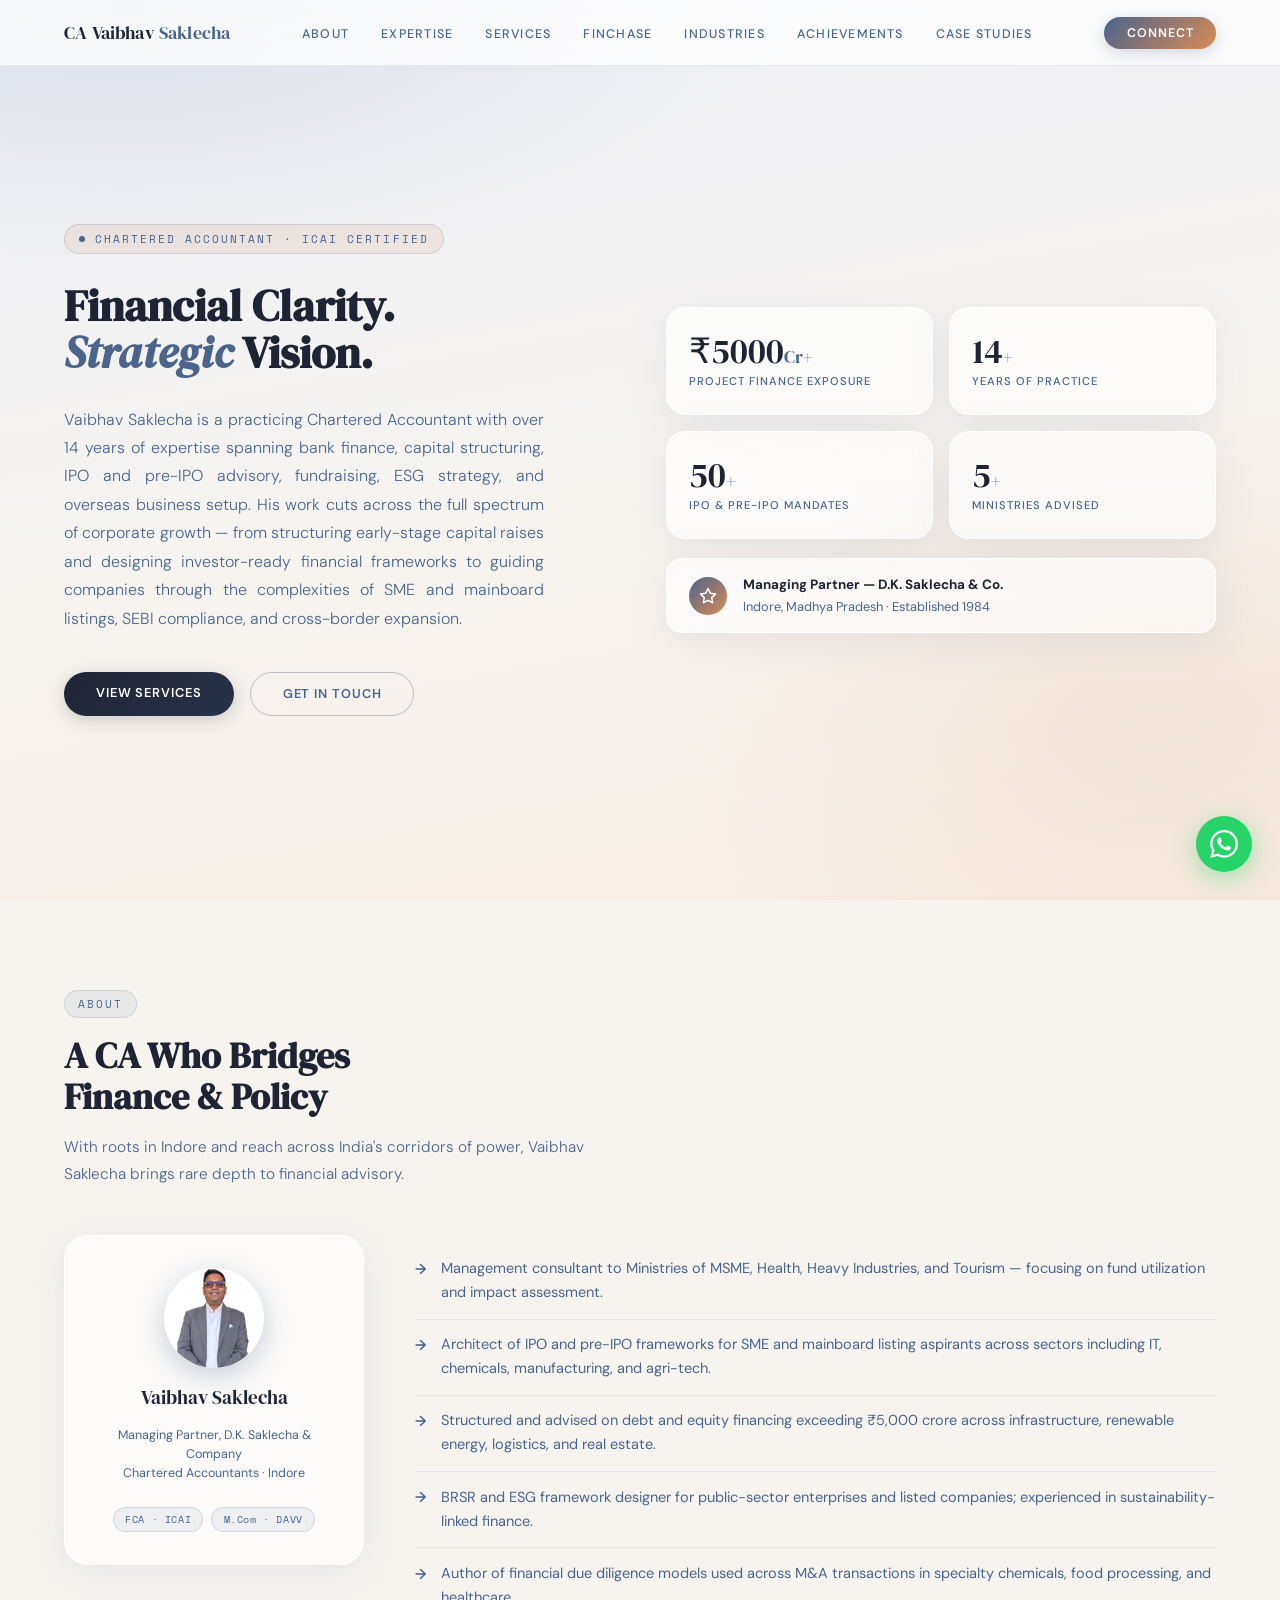
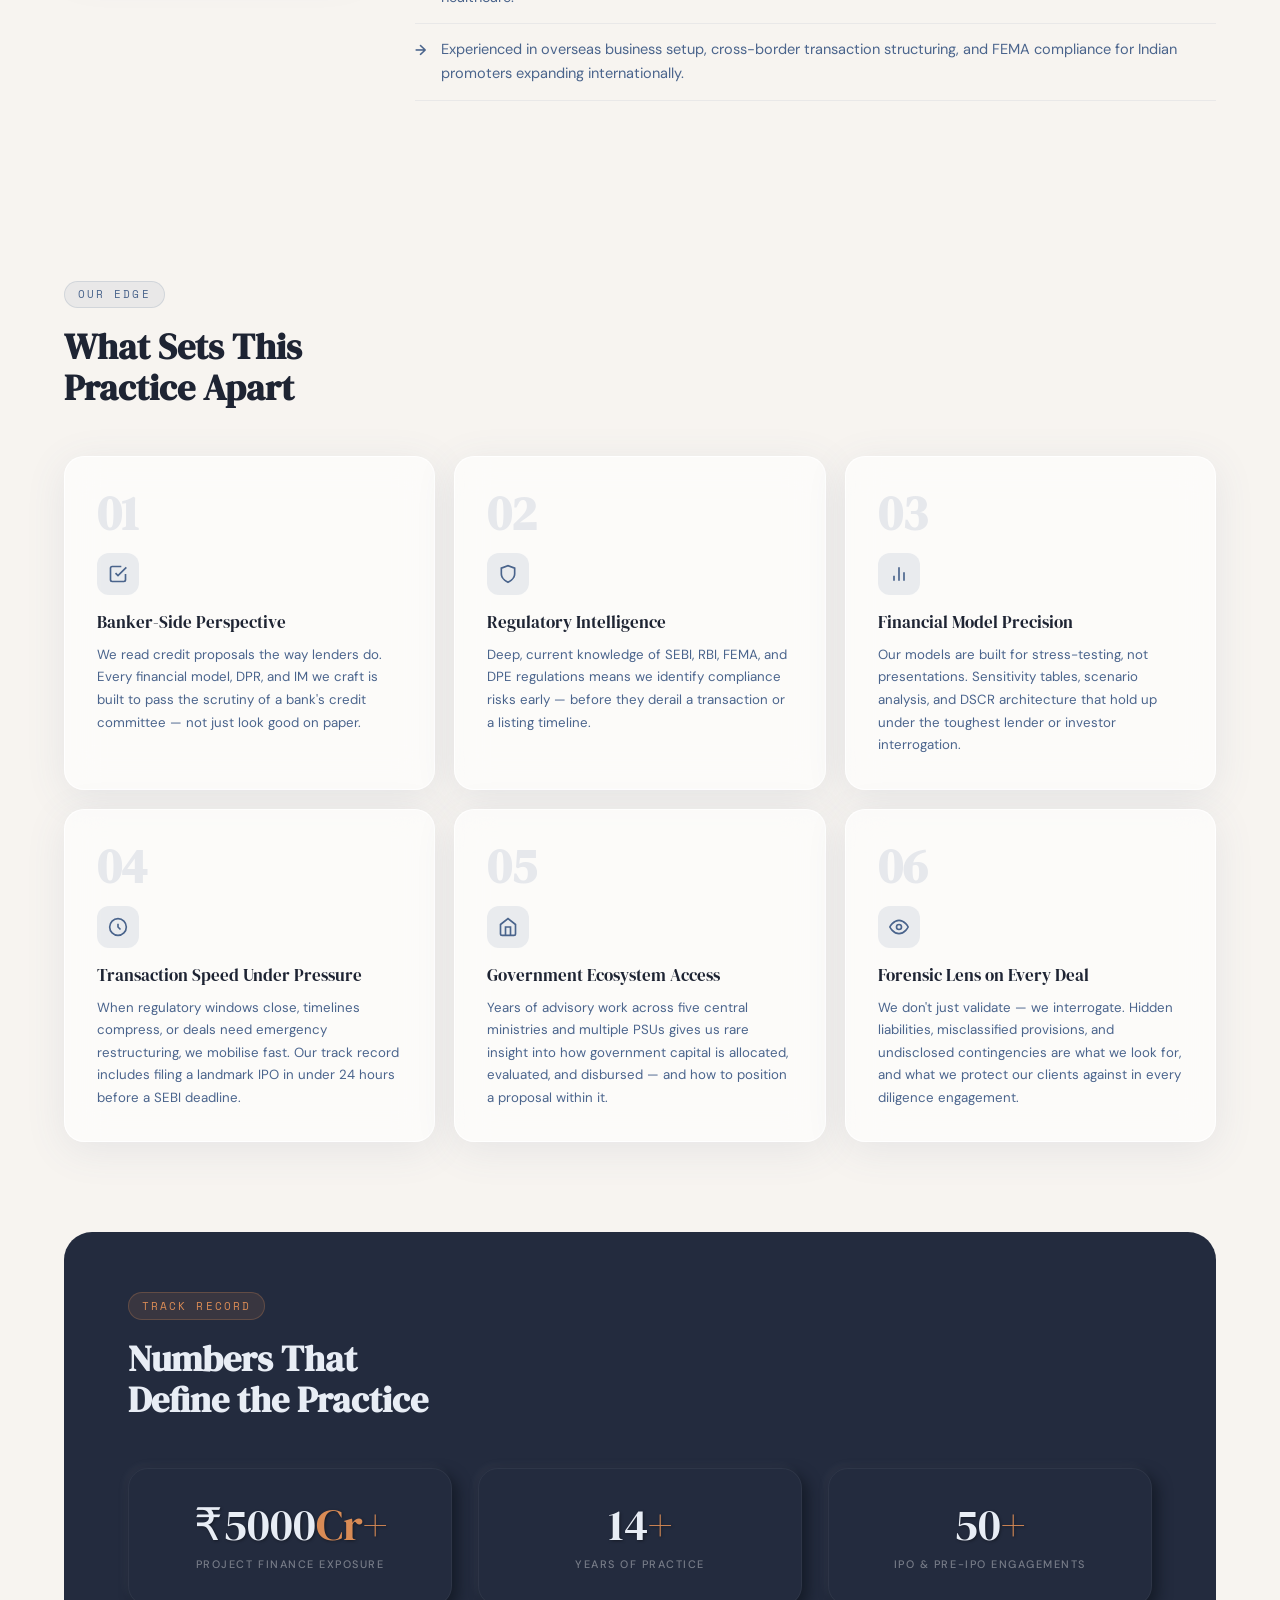
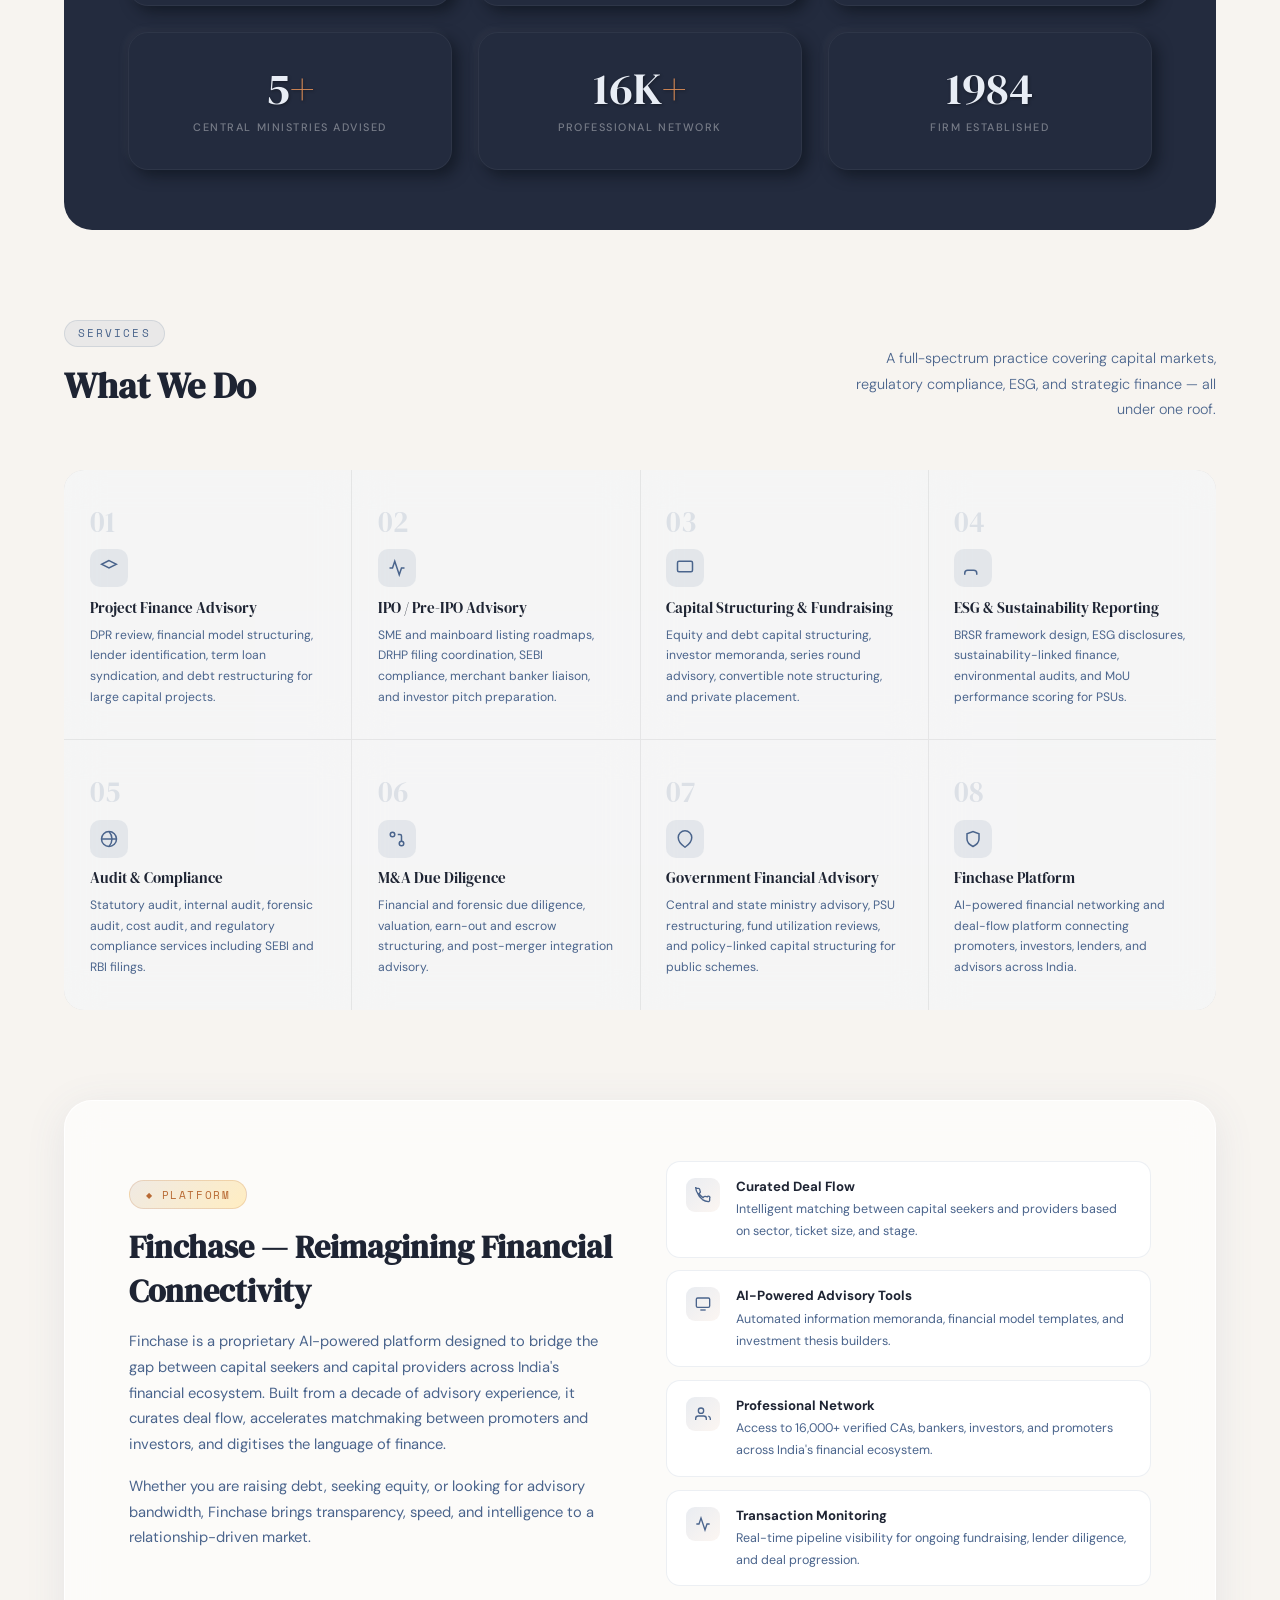
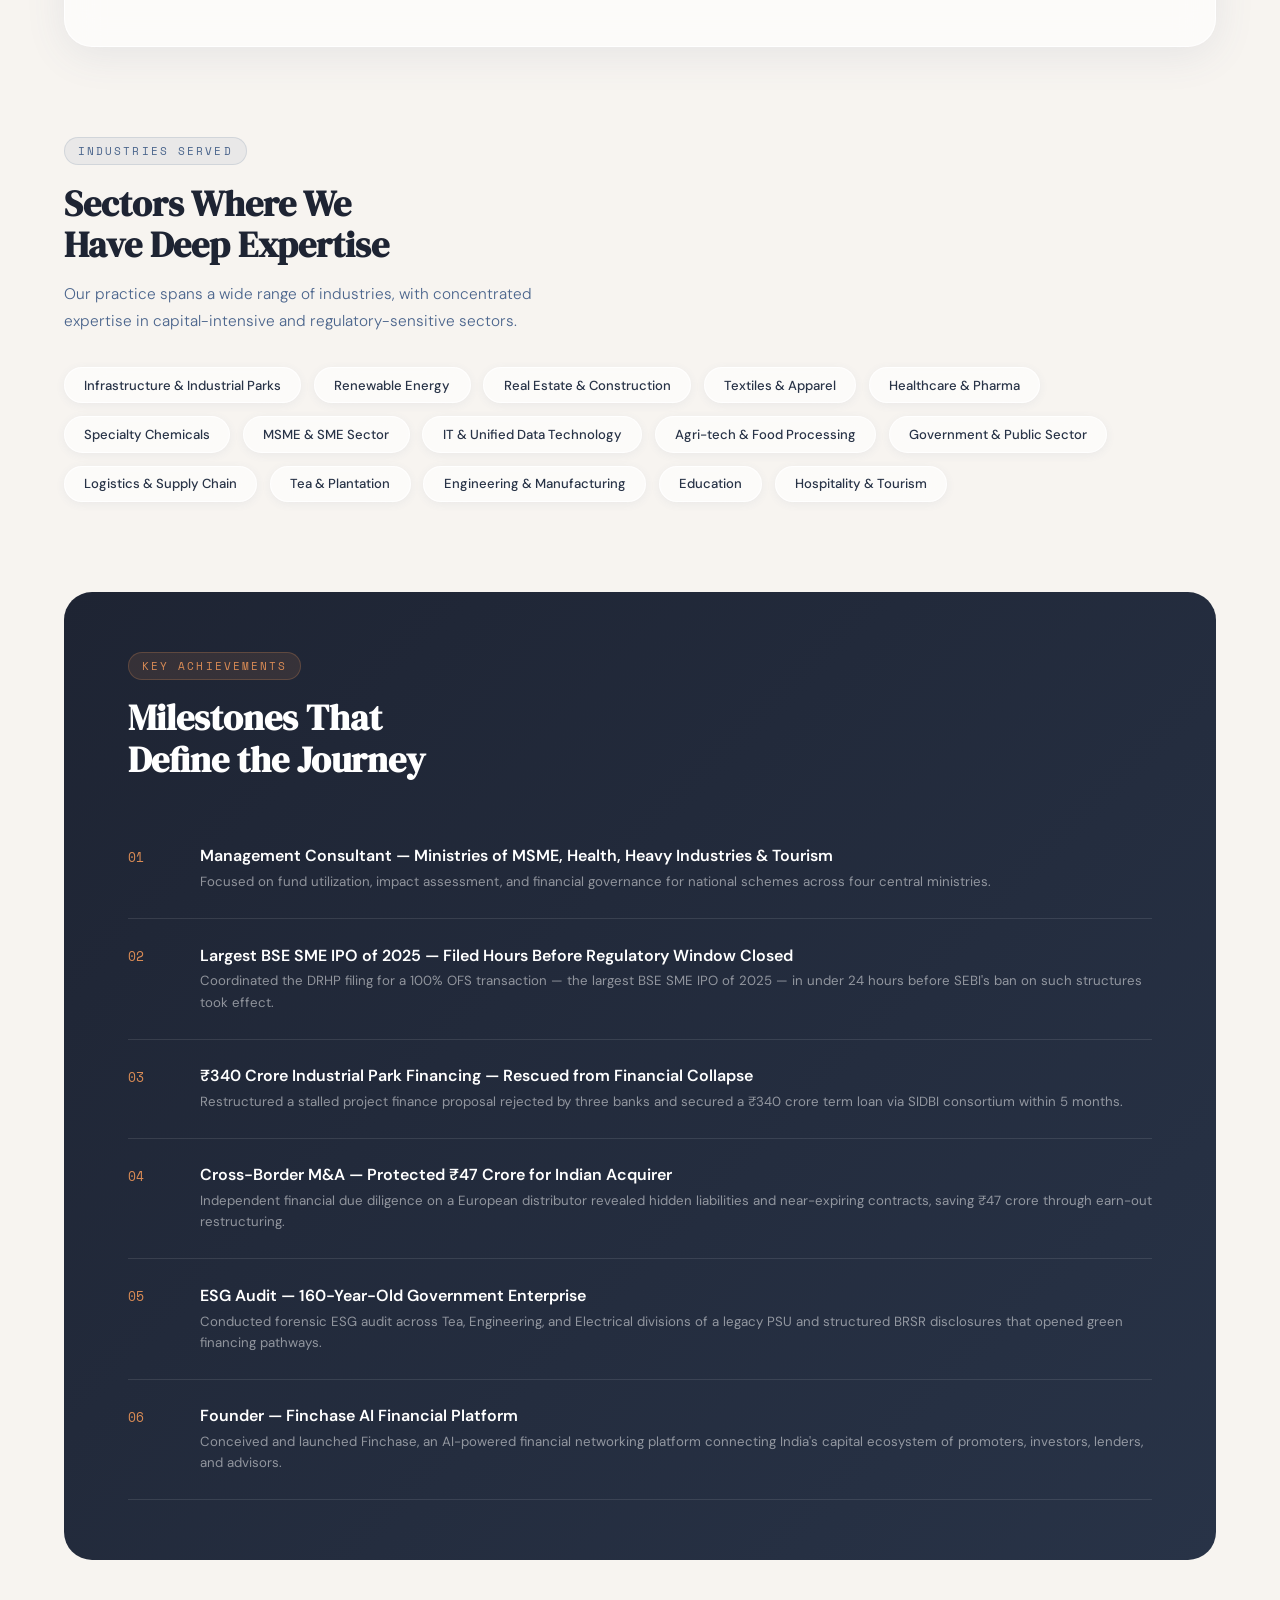
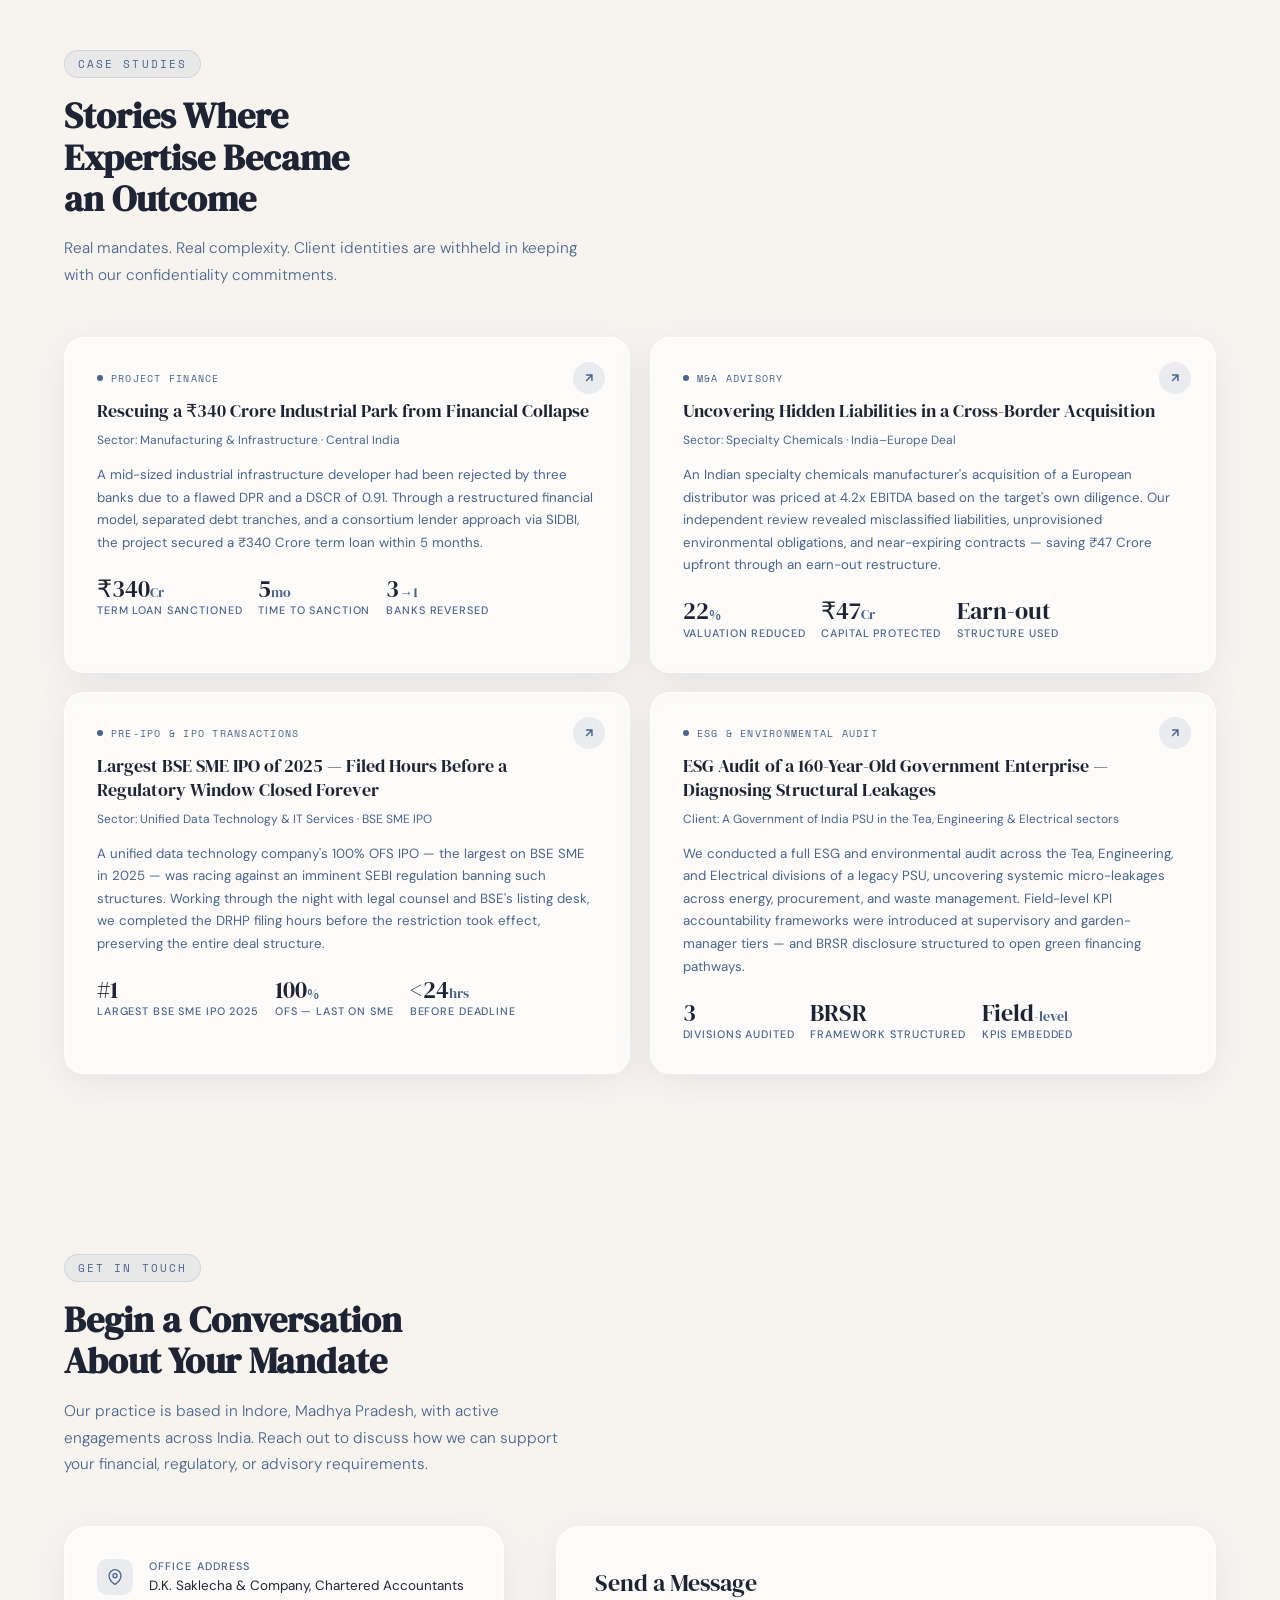
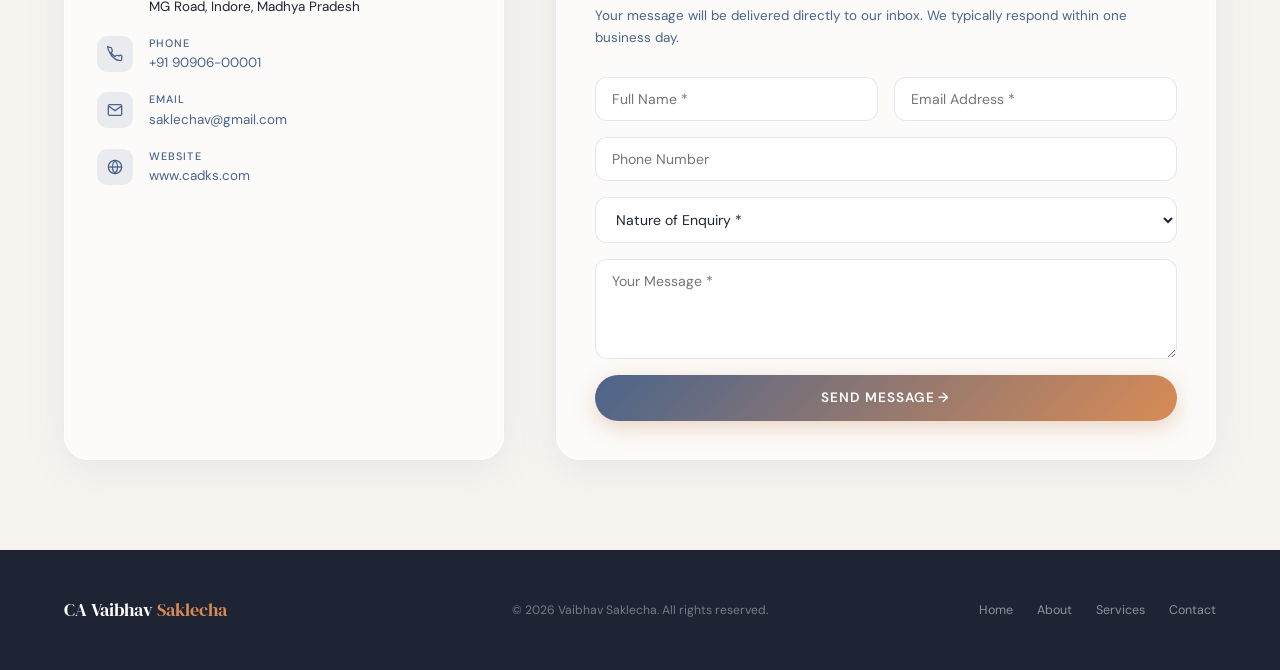
==== index.html @ 619c9696 "Add files via upload" ====
<!DOCTYPE html>
<html lang="en">
<head>
<meta charset="UTF-8">
<meta name="viewport" content="width=device-width, initial-scale=1.0">
<title>CA Vaibhav Saklecha | Project Finance, IPO Advisory & ESG Practice — Indore</title>
<meta name="description" content="Vaibhav Saklecha is a Chartered Accountant based in Indore, Madhya Pradesh, practising in Project Finance, Pre-IPO & SME IPO Advisory, SEBI Compliance, Capital Structuring, ESG Strategy, and Government Financial Advisory across India.">
<link rel="preconnect" href="https://fonts.googleapis.com">
<link href="https://fonts.googleapis.com/css2?family=DM+Serif+Display:ital@0;1&family=DM+Sans:wght@300;400;500;600&family=Space+Mono&display=swap" rel="stylesheet">
<style>
  *, *::before, *::after { margin: 0; padding: 0; box-sizing: border-box; }

  :root {
    --teal:       #4A648C;
    --teal-light: #D98B55;
    --teal-pale:  #EBF0F7;
    --amber:      #B86A34;
    --amber-soft: #F0EAE3;
    --slate:      #1E2433;
    --slate-mid:  #283347;
    --slate-muted:#4A648C;
    --offwhite:   #F7F4F0;
    --white:      #FFFFFF;
    --glass-bg:   rgba(255,255,255,0.62);
    --glass-border: rgba(255,255,255,0.85);
    --glass-shadow: 0 8px 40px rgba(74,100,140,0.10);
    --glass-blur: blur(18px);
  }

  html { scroll-behavior: smooth; }

  body {
    font-family: 'DM Sans', sans-serif;
    background: var(--offwhite);
    color: var(--slate);
    overflow-x: hidden;
  }

  /* ── BG CANVAS ── */
  body::before {
    content: '';
    position: fixed;
    inset: 0;
    z-index: -2;
    background:
      radial-gradient(ellipse 80% 50% at 10% 0%, rgba(74,100,140,0.12) 0%, transparent 65%),
      radial-gradient(ellipse 60% 60% at 90% 80%, rgba(184,106,52,0.09) 0%, transparent 65%),
      linear-gradient(170deg, #EEF0F7 0%, #F7F4F0 55%, #F7EDE4 100%);
  }

  /* ── NAV ── */
  nav {
    position: fixed; top: 0; left: 0; right: 0;
    z-index: 100;
    display: flex; align-items: center; justify-content: space-between;
    padding: 0 5vw;
    height: 66px;
    background: rgba(255,255,255,0.75);
    backdrop-filter: var(--glass-blur);
    -webkit-backdrop-filter: var(--glass-blur);
    border-bottom: 1px solid rgba(74,100,140,0.12);
    transition: box-shadow 0.3s;
  }
  nav.scrolled { box-shadow: 0 2px 28px rgba(74,100,140,0.12); }

  .nav-logo {
    font-family: 'DM Serif Display', serif;
    font-size: 1.1rem;
    color: var(--slate);
    letter-spacing: 0.01em;
    text-decoration: none;
  }
  .nav-logo span { color: var(--teal); }

  .nav-links { display: flex; gap: 2rem; list-style: none; }
  .nav-links a {
    font-size: 0.78rem; font-weight: 500;
    letter-spacing: 0.1em; text-transform: uppercase;
    color: var(--slate-muted); text-decoration: none;
    transition: color 0.2s;
  }
  .nav-links a:hover { color: var(--teal); }

  .nav-cta {
    font-size: 0.78rem; font-weight: 600;
    letter-spacing: 0.08em; text-transform: uppercase;
    color: var(--white);
    background: linear-gradient(135deg, var(--teal), var(--teal-light));
    padding: 0.5rem 1.4rem;
    border-radius: 50px;
    text-decoration: none;
    box-shadow: 0 4px 16px rgba(74,100,140,0.25);
    transition: transform 0.2s, box-shadow 0.2s;
  }
  .nav-cta:hover { transform: translateY(-2px); box-shadow: 0 6px 24px rgba(74,100,140,0.35); }

  /* hamburger */
  .nav-burger { display: none; flex-direction: column; gap: 5px; cursor: pointer; background: none; border: none; padding: 4px; }
  .nav-burger span { display: block; width: 22px; height: 2px; background: var(--slate); border-radius: 2px; transition: all 0.25s; }
  .nav-burger.open span:nth-child(1) { transform: translateY(7px) rotate(45deg); }
  .nav-burger.open span:nth-child(2) { opacity: 0; }
  .nav-burger.open span:nth-child(3) { transform: translateY(-7px) rotate(-45deg); }

  .nav-drawer {
    display: none; position: fixed; top: 66px; left: 0; right: 0;
    background: rgba(255,255,255,0.96);
    backdrop-filter: var(--glass-blur); -webkit-backdrop-filter: var(--glass-blur);
    border-bottom: 1px solid rgba(74,100,140,0.10);
    padding: 1rem 5vw 1.5rem;
    flex-direction: column; gap: 0.2rem;
    z-index: 99; box-shadow: 0 8px 24px rgba(74,100,140,0.10);
  }
  .nav-drawer.open { display: flex; }
  .nav-drawer a { padding: 0.7rem 0; font-size: 0.9rem; font-weight: 500; color: var(--slate); text-decoration: none; border-bottom: 1px solid rgba(74,100,140,0.08); }
  .nav-drawer a:last-child { border-bottom: none; }
  .nav-drawer a:hover { color: var(--teal); }

  /* ── HERO ── */
  .hero {
    min-height: 100vh;
    display: grid; grid-template-columns: 1fr 1fr;
    align-items: center;
    padding: 100px 5vw 60px;
    gap: 4vw;
  }

  .hero-eyebrow {
    display: inline-flex; align-items: center; gap: 0.6rem;
    font-family: 'Space Mono', monospace;
    font-size: 0.7rem; letter-spacing: 0.18em; text-transform: uppercase;
    color: var(--teal);
    background: rgba(184,106,52,0.09);
    border: 1px solid rgba(74,100,140,0.18);
    padding: 0.35rem 0.9rem;
    border-radius: 50px;
    margin-bottom: 1.8rem;
  }
  .hero-eyebrow::before { content: ''; display: inline-block; width: 6px; height: 6px; border-radius: 50%; background: var(--teal); }

  .hero h1 {
    font-family: 'DM Serif Display', serif;
    font-size: clamp(2rem, 3.4vw, 3.4rem);
    line-height: 1.08;
    color: var(--slate);
    margin-bottom: 1.8rem;
  }
  .hero h1 .accent { color: var(--teal); font-style: italic; }

  .hero-desc {
    font-size: 1rem; font-weight: 300; line-height: 1.78;
    color: var(--slate-muted);
    max-width: 480px;
    margin-bottom: 2.4rem;
    text-align: justify;
  }

  .hero-actions { display: flex; gap: 1rem; flex-wrap: wrap; }

  .btn-primary {
    background: linear-gradient(135deg, var(--slate), var(--slate-mid));
    color: var(--white); padding: 0.8rem 2rem;
    font-size: 0.8rem; font-weight: 600; letter-spacing: 0.07em;
    text-transform: uppercase; text-decoration: none;
    border-radius: 50px;
    box-shadow: 0 4px 18px rgba(30,36,51,0.20);
    transition: transform 0.2s, box-shadow 0.2s;
  }
  .btn-primary:hover { transform: translateY(-2px); box-shadow: 0 6px 24px rgba(30,36,51,0.28); }

  .btn-outline {
    border: 1.5px solid rgba(74,100,140,0.35);
    color: var(--teal); padding: 0.8rem 2rem;
    font-size: 0.8rem; font-weight: 600; letter-spacing: 0.07em;
    text-transform: uppercase; text-decoration: none;
    border-radius: 50px;
    transition: background 0.2s, border-color 0.2s;
  }
  .btn-outline:hover { background: rgba(74,100,140,0.06); border-color: var(--teal); }

  /* stat cards */
  .hero-right { display: flex; flex-direction: column; gap: 1.2rem; }

  .stat-grid { display: grid; grid-template-columns: 1fr 1fr; gap: 1rem; }

  .stat-card {
    background: var(--glass-bg);
    backdrop-filter: var(--glass-blur); -webkit-backdrop-filter: var(--glass-blur);
    border: 1px solid var(--glass-border);
    border-radius: 20px;
    padding: 1.6rem 1.4rem;
    box-shadow: var(--glass-shadow);
    transition: transform 0.2s, box-shadow 0.2s;
    position: relative; overflow: hidden;
  }
  .stat-card::after {
    content: '';
    position: absolute; top: 0; left: 0; right: 0; height: 3px;
    background: linear-gradient(90deg, var(--teal), var(--teal-light));
    opacity: 0; transition: opacity 0.2s;
  }
  .stat-card:hover { transform: translateY(-4px); box-shadow: 0 16px 48px rgba(74,100,140,0.15); }
  .stat-card:hover::after { opacity: 1; }

  .stat-num {
    font-family: 'DM Serif Display', serif;
    font-size: 2.2rem; line-height: 1; color: var(--slate);
    margin-bottom: 0.35rem;
  }
  .stat-num span { font-size: 1.1rem; color: var(--teal); }
  .stat-label { font-size: 0.7rem; font-weight: 500; letter-spacing: 0.09em; text-transform: uppercase; color: var(--slate-muted); }

  .hero-badge {
    background: var(--glass-bg);
    backdrop-filter: var(--glass-blur); -webkit-backdrop-filter: var(--glass-blur);
    border: 1px solid var(--glass-border);
    border-radius: 16px;
    padding: 1rem 1.4rem;
    display: flex; align-items: center; gap: 1rem;
    box-shadow: var(--glass-shadow);
  }
  .badge-dot {
    width: 38px; height: 38px; border-radius: 50%; flex-shrink: 0;
    background: linear-gradient(135deg, var(--teal), var(--teal-light));
    display: flex; align-items: center; justify-content: center;
  }
  .badge-dot svg { width: 18px; height: 18px; stroke: white; fill: none; stroke-width: 2; }
  .badge-text { font-size: 0.8rem; line-height: 1.5; color: var(--slate-muted); }
  .badge-text strong { display: block; color: var(--slate); font-size: 0.84rem; margin-bottom: 0.1rem; }

  /* ── SECTIONS ── */
  section { padding: 90px 5vw; }

  .section-tag {
    display: inline-block;
    font-family: 'Space Mono', monospace;
    font-size: 0.66rem; letter-spacing: 0.2em; text-transform: uppercase;
    color: var(--teal);
    background: rgba(74,100,140,0.08);
    border: 1px solid rgba(74,100,140,0.15);
    padding: 0.3rem 0.8rem; border-radius: 50px;
    margin-bottom: 1.1rem;
  }

  .section-h2 {
    font-family: 'DM Serif Display', serif;
    font-size: clamp(1.8rem, 2.8vw, 2.8rem);
    line-height: 1.15; color: var(--slate);
    margin-bottom: 1rem;
  }

  .section-sub {
    font-size: 0.96rem; font-weight: 300; line-height: 1.75;
    color: var(--slate-muted); max-width: 520px;
  }

  /* ── ABOUT ── */
  .about { background: transparent; }

  .about-grid {
    display: grid; grid-template-columns: 300px 1fr;
    gap: 4vw; align-items: flex-start;
    margin-top: 3rem;
  }

  .about-card {
    background: var(--glass-bg);
    backdrop-filter: var(--glass-blur); -webkit-backdrop-filter: var(--glass-blur);
    border: 1px solid var(--glass-border);
    border-radius: 24px;
    padding: 2rem;
    box-shadow: var(--glass-shadow);
    display: flex; flex-direction: column; gap: 1rem; align-items: center; text-align: center;
  }

  .about-avatar {
    width: 100px; height: 100px; border-radius: 50%;
    background: linear-gradient(135deg, var(--teal), var(--teal-light));
    display: flex; align-items: center; justify-content: center;
    font-family: 'DM Serif Display', serif;
    font-size: 2.4rem; color: white; font-weight: 700;
    box-shadow: 0 8px 28px rgba(74,100,140,0.30);
  }

  .about-name { font-family: 'DM Serif Display', serif; font-size: 1.2rem; color: var(--slate); }
  .about-role { font-size: 0.78rem; color: var(--slate-muted); line-height: 1.5; }

  .cert-tags { display: flex; gap: 0.5rem; flex-wrap: wrap; justify-content: center; margin-top: 0.5rem; }
  .cert-tag {
    font-family: 'Space Mono', monospace;
    font-size: 0.62rem; letter-spacing: 0.06em;
    color: var(--teal); background: rgba(74,100,140,0.08);
    border: 1px solid rgba(74,100,140,0.18); border-radius: 50px;
    padding: 0.25rem 0.7rem;
  }

  .about-points { list-style: none; margin-top: 0.5rem; }
  .about-points li {
    display: flex; gap: 0.9rem; align-items: flex-start;
    padding: 0.85rem 0; border-bottom: 1px solid rgba(74,100,140,0.08);
    font-size: 0.91rem; line-height: 1.65; color: var(--slate-muted);
  }
  .about-points li::before { content: '→'; color: var(--teal); font-weight: 600; flex-shrink: 0; margin-top: 0.05rem; }

  /* ── EXPERTISE ── */
  .expertise { background: transparent; }
  .expertise-grid { display: grid; grid-template-columns: repeat(3, 1fr); gap: 1.2rem; margin-top: 3rem; }

  .expertise-card {
    background: var(--glass-bg);
    backdrop-filter: var(--glass-blur); -webkit-backdrop-filter: var(--glass-blur);
    border: 1px solid var(--glass-border);
    border-radius: 20px; padding: 2rem;
    box-shadow: var(--glass-shadow);
    transition: all 0.25s; cursor: default;
    position: relative; overflow: hidden;
  }
  .expertise-card:hover {
    background: linear-gradient(135deg, var(--teal), var(--teal-light));
    border-color: var(--teal);
    transform: translateY(-5px);
    box-shadow: 0 20px 55px rgba(74,100,140,0.22);
  }
  .expertise-card:hover .ec-n, .expertise-card:hover .ec-title, .expertise-card:hover .ec-desc { color: white; }
  .expertise-card:hover .ec-n { color: rgba(255,255,255,0.2); }
  .expertise-card:hover .ec-icon { background: rgba(255,255,255,0.18); }
  .expertise-card:hover .ec-icon svg { stroke: white; }

  .ec-n {
    font-family: 'DM Serif Display', serif;
    font-size: 3rem; font-weight: 700;
    color: rgba(74,100,140,0.12);
    line-height: 1; margin-bottom: 1rem;
    transition: color 0.25s;
  }
  .ec-icon {
    width: 42px; height: 42px; border-radius: 12px;
    background: rgba(74,100,140,0.10);
    display: flex; align-items: center; justify-content: center;
    margin-bottom: 1rem; transition: background 0.25s;
  }
  .ec-icon svg { width: 20px; height: 20px; fill: none; stroke: var(--teal); stroke-width: 2; transition: stroke 0.25s; }
  .ec-title { font-family: 'DM Serif Display', serif; font-size: 1.05rem; color: var(--slate); margin-bottom: 0.6rem; transition: color 0.25s; }
  .ec-desc { font-size: 0.83rem; line-height: 1.7; color: var(--slate-muted); transition: color 0.25s; }

  /* ── IMPACT STRIP ── */
  .impact {
    background: #232B3E;
    border-radius: 28px; margin: 0 5vw;
    padding: 60px 5vw !important;
  }
  .impact .section-tag { color: var(--teal-light); background: rgba(217,139,85,0.12); border-color: rgba(217,139,85,0.25); }
  .impact .section-h2 { color: #E8EDF5; }
  .impact-grid {
    display: grid;
    grid-template-columns: repeat(3, 1fr);
    gap: 1.6rem;
    margin-top: 3rem;
  }
  .impact-item {
    background: #232B3E;
    border-radius: 20px;
    padding: 2.2rem 1.4rem;
    text-align: center;
    box-shadow: 6px 6px 14px rgba(10,14,22,0.55), -4px -4px 10px rgba(255,255,255,0.04);
    transition: box-shadow 0.25s, transform 0.25s;
    position: relative;
  }
  .impact-item::before {
    content: '';
    position: absolute;
    inset: 0;
    border-radius: 20px;
    border: 1px solid rgba(255,255,255,0.05);
    pointer-events: none;
  }
  .impact-item:hover {
    box-shadow: 2px 2px 6px rgba(10,14,22,0.6), -1px -1px 4px rgba(255,255,255,0.03), inset 3px 3px 8px rgba(10,14,22,0.45), inset -2px -2px 6px rgba(255,255,255,0.03);
    transform: scale(0.985);
  }
  .impact-big { font-family: 'DM Serif Display', serif; font-size: 2.8rem; color: #E8EDF5; line-height: 1; margin-bottom: 0.55rem; text-shadow: 1px 1px 3px rgba(0,0,0,0.4); }
  .impact-big span { color: var(--teal-light); }
  .impact-label { font-size: 0.68rem; font-weight: 500; letter-spacing: 0.14em; text-transform: uppercase; color: rgba(255,255,255,0.38); }

  /* ── SERVICES ── */
  .services { background: transparent; }
  .svc-grid { display: grid; grid-template-columns: repeat(4, 1fr); gap: 1px; background: rgba(74,100,140,0.10); border-radius: 20px; overflow: hidden; margin-top: 3rem; }
  .svc-card {
    background: var(--glass-bg);
    backdrop-filter: var(--glass-blur); -webkit-backdrop-filter: var(--glass-blur);
    padding: 2rem 1.6rem;
    transition: background 0.22s, box-shadow 0.22s;
    cursor: default; display: flex; flex-direction: column; gap: 0.45rem;
  }
  .svc-card:hover { background: linear-gradient(160deg, var(--slate), var(--slate-mid)); }
  .svc-n { font-family: 'DM Serif Display', serif; font-size: 1.8rem; color: rgba(74,100,140,0.15); transition: color 0.22s; }
  .svc-card:hover .svc-n { color: rgba(255,255,255,0.07); }
  .svc-icon { width: 38px; height: 38px; display: flex; align-items: center; justify-content: center; background: rgba(74,100,140,0.10); border-radius: 10px; margin-bottom: 0.2rem; }
  .svc-card:hover .svc-icon { background: rgba(255,255,255,0.12); }
  .svc-card:hover .svc-icon svg { stroke: white; }
  .svc-title { font-family: 'DM Serif Display', serif; font-size: 0.92rem; color: var(--slate); transition: color 0.22s; }
  .svc-card:hover .svc-title { color: white; }
  .svc-body { font-size: 0.76rem; line-height: 1.7; color: var(--slate-muted); transition: color 0.22s; }
  .svc-card:hover .svc-body { color: rgba(200,220,220,0.8); }

  /* ── FINCHASE ── */
  .finchase {
    background: var(--glass-bg);
    backdrop-filter: var(--glass-blur); -webkit-backdrop-filter: var(--glass-blur);
    border: 1px solid var(--glass-border);
    border-radius: 28px; margin: 0 5vw;
    padding: 60px 5vw !important;
    box-shadow: var(--glass-shadow);
  }
  .finchase-inner { display: grid; grid-template-columns: 1fr 1fr; gap: 4vw; align-items: center; }
  .finchase-badge {
    display: inline-flex; align-items: center; gap: 0.5rem;
    background: linear-gradient(135deg, var(--amber-soft), #FFEDC2);
    border: 1px solid rgba(184,106,52,0.20);
    border-radius: 50px; padding: 0.35rem 1rem;
    font-family: 'Space Mono', monospace;
    font-size: 0.66rem; letter-spacing: 0.15em; text-transform: uppercase;
    color: var(--amber); margin-bottom: 1rem;
  }
  .finchase-badge::before { content: '◆'; font-size: 0.5rem; }
  .finchase h2 { font-family: 'DM Serif Display', serif; font-size: clamp(1.6rem, 2.5vw, 2.4rem); color: var(--slate); margin-bottom: 1rem; }
  .finchase p { font-size: 0.92rem; line-height: 1.75; color: var(--slate-muted); margin-bottom: 1rem; }

  .finchase-features { display: flex; flex-direction: column; gap: 0.8rem; }
  .finchase-feat {
    background: white;
    border: 1px solid rgba(74,100,140,0.10);
    border-radius: 14px; padding: 1rem 1.2rem;
    display: flex; gap: 1rem; align-items: flex-start;
    transition: box-shadow 0.2s;
  }
  .finchase-feat:hover { box-shadow: 0 4px 18px rgba(74,100,140,0.10); }
  .feat-icon { width: 34px; height: 34px; border-radius: 9px; background: linear-gradient(135deg, rgba(74,100,140,0.12), rgba(217,139,85,0.08)); display: flex; align-items: center; justify-content: center; flex-shrink: 0; }
  .feat-icon svg { width: 16px; height: 16px; stroke: var(--teal); fill: none; stroke-width: 2; }
  .feat-text strong { display: block; font-size: 0.83rem; color: var(--slate); margin-bottom: 0.15rem; }
  .feat-text span { font-size: 0.78rem; color: var(--slate-muted); line-height: 1.5; }

  /* ── INDUSTRIES ── */
  .industries { background: transparent; }
  .ind-grid { display: flex; flex-wrap: wrap; gap: 0.8rem; margin-top: 2rem; }
  .ind-pill {
    background: var(--glass-bg);
    backdrop-filter: var(--glass-blur); -webkit-backdrop-filter: var(--glass-blur);
    border: 1px solid var(--glass-border);
    border-radius: 50px; padding: 0.55rem 1.2rem;
    font-size: 0.82rem; font-weight: 500; color: var(--slate-mid);
    box-shadow: 0 2px 10px rgba(74,100,140,0.07);
    transition: all 0.2s;
  }
  .ind-pill:hover { background: linear-gradient(135deg, var(--teal), var(--teal-light)); color: white; border-color: transparent; transform: translateY(-2px); }

  /* ── ACHIEVEMENTS ── */
  .achievements { background: linear-gradient(135deg, var(--slate), var(--slate-mid)); border-radius: 28px; margin: 0 5vw; padding: 60px 5vw !important; }
  .achievements .section-tag { color: var(--teal-light); background: rgba(217,139,85,0.12); border-color: rgba(217,139,85,0.25); }
  .achievements .section-h2 { color: white; }

  .ach-list { display: flex; flex-direction: column; margin-top: 2.5rem; }
  .ach-item {
    display: flex; gap: 2rem; align-items: flex-start;
    padding: 1.6rem 0;
    border-bottom: 1px solid rgba(255,255,255,0.1);
    transition: padding-left 0.2s;
  }
  .ach-item:hover { padding-left: 0.6rem; }
  .ach-n { font-family: 'Space Mono', monospace; font-size: 0.8rem; color: var(--teal-light); flex-shrink: 0; width: 2.5rem; padding-top: 0.15rem; }
  .ach-title { font-size: 1rem; font-weight: 600; color: white; margin-bottom: 0.3rem; }
  .ach-sub { font-size: 0.83rem; color: rgba(255,255,255,0.5); line-height: 1.6; }

  /* ── CASE STUDIES ── */
  .casestudies { background: transparent; }
  .cs-grid { display: grid; grid-template-columns: 1fr 1fr; gap: 1.2rem; margin-top: 3rem; }
  .cs-card {
    background: var(--glass-bg);
    backdrop-filter: var(--glass-blur); -webkit-backdrop-filter: var(--glass-blur);
    border: 1px solid var(--glass-border);
    border-radius: 20px; padding: 2rem;
    box-shadow: var(--glass-shadow);
    cursor: pointer;
    transition: transform 0.25s, box-shadow 0.25s;
    position: relative;
  }
  .cs-card:hover { transform: translateY(-4px); box-shadow: 0 20px 50px rgba(74,100,140,0.15); }
  .cs-domain { display: flex; align-items: center; gap: 0.5rem; font-family: 'Space Mono', monospace; font-size: 0.65rem; letter-spacing: 0.12em; text-transform: uppercase; color: var(--teal); margin-bottom: 0.9rem; }
  .cs-dot { width: 6px; height: 6px; border-radius: 50%; background: var(--teal); }
  .cs-title { font-family: 'DM Serif Display', serif; font-size: 1.1rem; color: var(--slate); margin-bottom: 0.5rem; line-height: 1.35; }
  .cs-context { font-size: 0.75rem; color: var(--slate-muted); margin-bottom: 1rem; }
  .cs-brief { font-size: 0.83rem; line-height: 1.7; color: var(--slate-muted); margin-bottom: 1.4rem; }
  .cs-metrics { display: flex; gap: 1rem; flex-wrap: wrap; }
  .cs-metric {}
  .cs-mval { font-family: 'DM Serif Display', serif; font-size: 1.5rem; color: var(--slate); line-height: 1; }
  .cs-mval span { font-size: 0.85rem; color: var(--teal); }
  .cs-mlabel { font-size: 0.68rem; font-weight: 500; letter-spacing: 0.08em; text-transform: uppercase; color: var(--slate-muted); margin-top: 0.15rem; }
  .cs-arrow {
    position: absolute; top: 1.5rem; right: 1.5rem;
    width: 32px; height: 32px; border-radius: 50%;
    background: rgba(74,100,140,0.10);
    display: flex; align-items: center; justify-content: center;
    transition: background 0.2s;
  }
  .cs-card:hover .cs-arrow { background: var(--teal); }
  .cs-arrow svg { width: 14px; height: 14px; stroke: var(--teal); fill: none; stroke-width: 2.5; transition: stroke 0.2s; }
  .cs-card:hover .cs-arrow svg { stroke: white; }

  /* ── MODAL ── */
  .modal-overlay {
    display: none; position: fixed; inset: 0; z-index: 200;
    background: rgba(30,36,51,0.55); backdrop-filter: blur(8px);
    -webkit-backdrop-filter: blur(8px);
    align-items: center; justify-content: center; padding: 20px;
  }
  .modal-overlay.open { display: flex; }
  .modal-box {
    background: white; border-radius: 24px;
    max-width: 680px; width: 100%;
    max-height: 90vh; overflow-y: auto;
    padding: 2.4rem;
    box-shadow: 0 30px 80px rgba(74,100,140,0.2);
    position: relative;
  }
  .modal-close {
    position: absolute; top: 1.2rem; right: 1.2rem;
    width: 36px; height: 36px; border-radius: 50%;
    background: var(--offwhite); border: none; cursor: pointer;
    display: flex; align-items: center; justify-content: center;
    font-size: 1.2rem; color: var(--slate-muted);
    transition: background 0.2s;
  }
  .modal-close:hover { background: rgba(74,100,140,0.10); color: var(--teal); }
  .modal-box h3 { font-family: 'DM Serif Display', serif; font-size: 1.5rem; color: var(--slate); margin-bottom: 0.5rem; padding-right: 2.5rem; }
  .modal-ctx { font-family: 'Space Mono', monospace; font-size: 0.68rem; letter-spacing: 0.1em; color: var(--teal); margin-bottom: 1.2rem; }
  .modal-box p { font-size: 0.9rem; line-height: 1.75; color: var(--slate-muted); margin-bottom: 1rem; }
  .modal-metrics { display: flex; gap: 1.5rem; flex-wrap: wrap; margin-top: 1.5rem; padding-top: 1.5rem; border-top: 1px solid rgba(74,100,140,0.10); }
  .m-metric {}
  .m-mval { font-family: 'DM Serif Display', serif; font-size: 2rem; color: var(--slate); line-height: 1; }
  .m-mval span { font-size: 1rem; color: var(--teal); }
  .m-mlabel { font-size: 0.7rem; font-weight: 500; letter-spacing: 0.08em; text-transform: uppercase; color: var(--slate-muted); margin-top: 0.2rem; }

  /* ── CONTACT ── */
  .contact { background: transparent; }
  .contact-inner { display: grid; grid-template-columns: 1fr 1.5fr; gap: 4vw; margin-top: 3rem; }
  .contact-info-card {
    background: var(--glass-bg);
    backdrop-filter: var(--glass-blur); -webkit-backdrop-filter: var(--glass-blur);
    border: 1px solid var(--glass-border);
    border-radius: 24px; padding: 2rem;
    box-shadow: var(--glass-shadow);
    display: flex; flex-direction: column; gap: 1.2rem;
  }
  .ci-item { display: flex; gap: 1rem; align-items: flex-start; }
  .ci-icon { width: 36px; height: 36px; border-radius: 10px; background: rgba(74,100,140,0.10); display: flex; align-items: center; justify-content: center; flex-shrink: 0; }
  .ci-icon svg { width: 16px; height: 16px; stroke: var(--teal); fill: none; stroke-width: 2; }
  .ci-label { font-size: 0.68rem; font-weight: 500; letter-spacing: 0.1em; text-transform: uppercase; color: var(--slate-muted); margin-bottom: 0.2rem; }
  .ci-val { font-size: 0.84rem; color: var(--slate); line-height: 1.5; }
  .ci-val a { color: var(--teal); text-decoration: none; }
  .ci-val a:hover { text-decoration: underline; }

  .contact-map { margin-top: 1.2rem; border-radius: 14px; overflow: hidden; }
  .contact-map iframe { display: block; width: 100%; height: 180px; border: 0; }

  .contact-form {
    background: var(--glass-bg);
    backdrop-filter: var(--glass-blur); -webkit-backdrop-filter: var(--glass-blur);
    border: 1px solid var(--glass-border);
    border-radius: 24px; padding: 2.4rem;
    box-shadow: var(--glass-shadow);
  }
  .form-head { font-family: 'DM Serif Display', serif; font-size: 1.5rem; color: var(--slate); margin-bottom: 0.4rem; }
  .form-sub { font-size: 0.84rem; color: var(--slate-muted); margin-bottom: 1.8rem; line-height: 1.6; }

  .form-row { display: grid; grid-template-columns: 1fr 1fr; gap: 1rem; }
  .form-group { display: flex; flex-direction: column; gap: 0; margin-bottom: 1rem; }
  .form-group input,
  .form-group select,
  .form-group textarea {
    padding: 0.75rem 1rem;
    border: 1.5px solid rgba(74,100,140,0.15);
    border-radius: 12px;
    font-family: 'DM Sans', sans-serif;
    font-size: 0.88rem;
    color: var(--slate);
    background: white;
    outline: none;
    transition: border-color 0.2s, box-shadow 0.2s;
    appearance: auto;
  }
  .form-group input:focus,
  .form-group select:focus,
  .form-group textarea:focus {
    border-color: var(--teal);
    box-shadow: 0 0 0 3px rgba(74,100,140,0.12);
  }
  .form-group textarea { resize: vertical; min-height: 100px; }

  .btn-submit {
    width: 100%; padding: 0.9rem;
    background: linear-gradient(135deg, var(--teal), var(--teal-light));
    color: white; border: none; cursor: pointer;
    border-radius: 50px;
    font-family: 'DM Sans', sans-serif;
    font-size: 0.85rem; font-weight: 600; letter-spacing: 0.07em; text-transform: uppercase;
    box-shadow: 0 6px 22px rgba(184,106,52,0.28);
    transition: transform 0.2s, box-shadow 0.2s;
  }
  .btn-submit:hover { transform: translateY(-2px); box-shadow: 0 10px 30px rgba(74,100,140,0.35); }

  /* ── FOOTER ── */
  footer {
    background: var(--slate);
    padding: 3rem 5vw;
    display: grid; grid-template-columns: 1fr auto 1fr;
    align-items: center; gap: 2rem;
  }
  .footer-logo { font-family: 'DM Serif Display', serif; font-size: 1.1rem; color: white; }
  .footer-logo span { color: var(--teal-light); }
  .footer-copy { font-size: 0.76rem; color: rgba(255,255,255,0.4); text-align: center; }
  .footer-links { display: flex; gap: 1.5rem; justify-content: flex-end; }
  .footer-links a { font-size: 0.78rem; color: rgba(255,255,255,0.5); text-decoration: none; transition: color 0.2s; }
  .footer-links a:hover { color: var(--teal-light); }

  /* ── WHATSAPP ── */
  .wa-float {
    position: fixed; bottom: 28px; right: 28px; z-index: 150;
    width: 56px; height: 56px; border-radius: 50%;
    background: #25D366;
    display: flex; align-items: center; justify-content: center;
    box-shadow: 0 6px 24px rgba(37,211,102,0.4);
    transition: transform 0.2s, box-shadow 0.2s;
  }
  .wa-float:hover { transform: scale(1.08); box-shadow: 0 10px 32px rgba(37,211,102,0.5); }

  /* ── REVEAL ── */
  .reveal { opacity: 0; transform: translateY(28px); transition: opacity 0.6s ease, transform 0.6s ease; }
  .reveal.visible { opacity: 1; transform: none; }

  /* ── RESPONSIVE ── */
  @media (max-width: 1000px) {
    .expertise-grid { grid-template-columns: repeat(2, 1fr); }
    .svc-grid { grid-template-columns: repeat(2, 1fr); }
  }
  @media (max-width: 800px) {
    .hero { grid-template-columns: 1fr; padding-top: 90px; }
    .hero-right { display: none; }
    .about-grid { grid-template-columns: 1fr; }
    .cs-grid { grid-template-columns: 1fr; }
    .contact-inner { grid-template-columns: 1fr; }
    .finchase-inner { grid-template-columns: 1fr; }
    footer { grid-template-columns: 1fr; text-align: center; }
    .footer-links { justify-content: center; }
    .nav-links, .nav-cta { display: none; }
    .nav-burger { display: flex; }
    .form-row { grid-template-columns: 1fr; }
    .impact, .achievements, .finchase { margin: 0 2vw; } .impact-grid { grid-template-columns: repeat(2, 1fr); }
  }
  @media (max-width: 560px) {
    .expertise-grid { grid-template-columns: 1fr; }
    .svc-grid { grid-template-columns: 1fr; }
  }
  @media (prefers-reduced-motion: reduce) {
    .reveal { opacity: 1; transform: none; }
    * { transition: none !important; animation: none !important; }
  }
</style>
</head>
<body>

<!-- ── NAV ── -->
<nav id="nav">
  <a href="#home" class="nav-logo">CA Vaibhav <span>Saklecha</span></a>
  <ul class="nav-links">
    <li><a href="#about">About</a></li>
    <li><a href="#expertise">Expertise</a></li>
    <li><a href="#services">Services</a></li>
    <li><a href="#finchase">Finchase</a></li>
    <li><a href="#industries">Industries</a></li>
    <li><a href="#achievements">Achievements</a></li>
    <li><a href="#casestudies">Case Studies</a></li>
  </ul>
  <a href="#contact" class="nav-cta">Connect</a>
  <button class="nav-burger" id="burger" aria-label="Menu">
    <span></span><span></span><span></span>
  </button>
</nav>

<div class="nav-drawer" id="drawer">
  <a href="#about" onclick="closeDrawer()">About</a>
  <a href="#expertise" onclick="closeDrawer()">Expertise</a>
  <a href="#services" onclick="closeDrawer()">Services</a>
  <a href="#finchase" onclick="closeDrawer()">Finchase</a>
  <a href="#industries" onclick="closeDrawer()">Industries</a>
  <a href="#achievements" onclick="closeDrawer()">Achievements</a>
  <a href="#casestudies" onclick="closeDrawer()">Case Studies</a>
  <a href="#contact" onclick="closeDrawer()">Contact</a>
</div>

<!-- ── HERO ── -->
<section class="hero" id="home">
  <div class="hero-left">
    <div class="hero-eyebrow">Chartered Accountant · ICAI Certified</div>
    <h1>Financial Clarity.<br><span class="accent">Strategic</span> Vision.</h1>
    <p class="hero-desc">Vaibhav Saklecha is a practicing Chartered Accountant with over 14 years of expertise spanning bank finance, capital structuring, IPO and pre-IPO advisory, fundraising, ESG strategy, and overseas business setup. His work cuts across the full spectrum of corporate growth — from structuring early-stage capital raises and designing investor-ready financial frameworks to guiding companies through the complexities of SME and mainboard listings, SEBI compliance, and cross-border expansion.</p>
    <div class="hero-actions">
      <a href="#services" class="btn-primary">View Services</a>
      <a href="#contact" class="btn-outline">Get in Touch</a>
    </div>
  </div>

  <div class="hero-right">
    <div class="stat-grid">
      <div class="stat-card">
        <div class="stat-num">₹5000<span>Cr+</span></div>
        <div class="stat-label">Project Finance Exposure</div>
      </div>
      <div class="stat-card">
        <div class="stat-num">14<span>+</span></div>
        <div class="stat-label">Years of Practice</div>
      </div>
      <div class="stat-card">
        <div class="stat-num">50<span>+</span></div>
        <div class="stat-label">IPO & Pre-IPO Mandates</div>
      </div>
      <div class="stat-card">
        <div class="stat-num">5<span>+</span></div>
        <div class="stat-label">Ministries Advised</div>
      </div>
    </div>
    <div class="hero-badge">
      <div class="badge-dot">
        <svg viewBox="0 0 24 24"><path d="M12 2L15.09 8.26L22 9.27L17 14.14L18.18 21.02L12 17.77L5.82 21.02L7 14.14L2 9.27L8.91 8.26L12 2Z" stroke-linejoin="round" stroke-linecap="round"/></svg>
      </div>
      <div class="badge-text">
        <strong>Managing Partner — D.K. Saklecha & Co.</strong>
        Indore, Madhya Pradesh · Established 1984
      </div>
    </div>
  </div>
</section>

<!-- ── ABOUT ── -->
<section class="about" id="about">
  <div class="section-tag">About</div>
  <h2 class="section-h2">A CA Who Bridges<br>Finance &amp; Policy</h2>
  <p class="section-sub">With roots in Indore and reach across India's corridors of power, Vaibhav Saklecha brings rare depth to financial advisory.</p>

  <div class="about-grid reveal">
    <div class="about-card">
      <div class="about-avatar" style="background:none;padding:0;overflow:hidden;"><img src="[data-uri]" alt="CA Vaibhav Saklecha" style="width:100%;height:100%;object-fit:cover;object-position:top center;border-radius:50%;"></div>
      <div class="about-name">Vaibhav Saklecha</div>
      <div class="about-role">Managing Partner, D.K. Saklecha &amp; Company<br>Chartered Accountants · Indore</div>
      <div class="cert-tags">
        <span class="cert-tag">FCA · ICAI</span>
        <span class="cert-tag">M.Com · DAVV</span>
      </div>
    </div>

    <div>
      <ul class="about-points">
        <li>Management consultant to Ministries of MSME, Health, Heavy Industries, and Tourism — focusing on fund utilization and impact assessment.</li>
        <li>Architect of IPO and pre-IPO frameworks for SME and mainboard listing aspirants across sectors including IT, chemicals, manufacturing, and agri-tech.</li>
        <li>Structured and advised on debt and equity financing exceeding ₹5,000 crore across infrastructure, renewable energy, logistics, and real estate.</li>
        <li>BRSR and ESG framework designer for public-sector enterprises and listed companies; experienced in sustainability-linked finance.</li>
        <li>Author of financial due diligence models used across M&amp;A transactions in specialty chemicals, food processing, and healthcare.</li>
        <li>Experienced in overseas business setup, cross-border transaction structuring, and FEMA compliance for Indian promoters expanding internationally.</li>
      </ul>
    </div>
  </div>
</section>

<!-- ── EXPERTISE ── -->
<section class="expertise" id="expertise">
  <div class="section-tag">Our Edge</div>
  <h2 class="section-h2">What Sets This<br>Practice Apart</h2>

  <div class="expertise-grid reveal">
    <div class="expertise-card">
      <div class="ec-n">01</div>
      <div class="ec-icon"><svg viewBox="0 0 24 24"><path d="M9 11l3 3L22 4"/><path d="M21 12v7a2 2 0 0 1-2 2H5a2 2 0 0 1-2-2V5a2 2 0 0 1 2-2h11"/></svg></div>
      <div class="ec-title">Banker-Side Perspective</div>
      <div class="ec-desc">We read credit proposals the way lenders do. Every financial model, DPR, and IM we craft is built to pass the scrutiny of a bank's credit committee — not just look good on paper.</div>
    </div>
    <div class="expertise-card">
      <div class="ec-n">02</div>
      <div class="ec-icon"><svg viewBox="0 0 24 24"><path d="M12 22s8-4 8-10V5l-8-3-8 3v7c0 6 8 10 8 10z"/></svg></div>
      <div class="ec-title">Regulatory Intelligence</div>
      <div class="ec-desc">Deep, current knowledge of SEBI, RBI, FEMA, and DPE regulations means we identify compliance risks early — before they derail a transaction or a listing timeline.</div>
    </div>
    <div class="expertise-card">
      <div class="ec-n">03</div>
      <div class="ec-icon"><svg viewBox="0 0 24 24"><line x1="18" y1="20" x2="18" y2="10"/><line x1="12" y1="20" x2="12" y2="4"/><line x1="6" y1="20" x2="6" y2="14"/></svg></div>
      <div class="ec-title">Financial Model Precision</div>
      <div class="ec-desc">Our models are built for stress-testing, not presentations. Sensitivity tables, scenario analysis, and DSCR architecture that hold up under the toughest lender or investor interrogation.</div>
    </div>
    <div class="expertise-card">
      <div class="ec-n">04</div>
      <div class="ec-icon"><svg viewBox="0 0 24 24"><circle cx="12" cy="12" r="10"/><path d="M12 8v4l3 3"/></svg></div>
      <div class="ec-title">Transaction Speed Under Pressure</div>
      <div class="ec-desc">When regulatory windows close, timelines compress, or deals need emergency restructuring, we mobilise fast. Our track record includes filing a landmark IPO in under 24 hours before a SEBI deadline.</div>
    </div>
    <div class="expertise-card">
      <div class="ec-n">05</div>
      <div class="ec-icon"><svg viewBox="0 0 24 24"><path d="M3 9l9-7 9 7v11a2 2 0 0 1-2 2H5a2 2 0 0 1-2-2z"/><polyline points="9 22 9 12 15 12 15 22"/></svg></div>
      <div class="ec-title">Government Ecosystem Access</div>
      <div class="ec-desc">Years of advisory work across five central ministries and multiple PSUs gives us rare insight into how government capital is allocated, evaluated, and disbursed — and how to position a proposal within it.</div>
    </div>
    <div class="expertise-card">
      <div class="ec-n">06</div>
      <div class="ec-icon"><svg viewBox="0 0 24 24"><path d="M1 12s4-8 11-8 11 8 11 8-4 8-11 8-11-8-11-8z"/><circle cx="12" cy="12" r="3"/></svg></div>
      <div class="ec-title">Forensic Lens on Every Deal</div>
      <div class="ec-desc">We don't just validate — we interrogate. Hidden liabilities, misclassified provisions, and undisclosed contingencies are what we look for, and what we protect our clients against in every diligence engagement.</div>
    </div>
  </div>
</section>

<!-- ── IMPACT ── -->
<section class="impact reveal" style="border-radius:28px; margin:0 5vw; padding:60px 5vw;">
  <div class="section-tag">Track Record</div>
  <h2 class="section-h2">Numbers That<br>Define the Practice</h2>

  <div class="impact-grid">
    <div class="impact-item">
      <div class="impact-big">₹5000<span>Cr+</span></div>
      <div class="impact-label">Project Finance Exposure</div>
    </div>
    <div class="impact-item">
      <div class="impact-big">14<span>+</span></div>
      <div class="impact-label">Years of Practice</div>
    </div>
    <div class="impact-item">
      <div class="impact-big">50<span>+</span></div>
      <div class="impact-label">IPO &amp; Pre-IPO Engagements</div>
    </div>
    <div class="impact-item">
      <div class="impact-big">5<span>+</span></div>
      <div class="impact-label">Central Ministries Advised</div>
    </div>
    <div class="impact-item">
      <div class="impact-big">16K<span>+</span></div>
      <div class="impact-label">Professional Network</div>
    </div>
    <div class="impact-item">
      <div class="impact-big">1984</div>
      <div class="impact-label">Firm Established</div>
    </div>
  </div>
</section>

<!-- ── SERVICES ── -->
<section class="services" id="services">
  <div style="display:flex;justify-content:space-between;align-items:flex-end;gap:4vw;flex-wrap:wrap;margin-bottom:0;">
    <div>
      <div class="section-tag">Services</div>
      <h2 class="section-h2">What We Do</h2>
    </div>
    <p style="font-size:0.9rem;font-weight:300;line-height:1.75;color:var(--slate-muted);max-width:380px;text-align:right;">A full-spectrum practice covering capital markets, regulatory compliance, ESG, and strategic finance — all under one roof.</p>
  </div>

  <div class="svc-grid reveal">
    <div class="svc-card">
      <div class="svc-n">01</div>
      <div class="svc-icon"><svg viewBox="0 0 24 24" fill="none" stroke="var(--teal)" stroke-width="2" width="18" height="18"><path d="M12 2L2 7l10 5 10-5-10-5z"/></svg></div>
      <div class="svc-title">Project Finance Advisory</div>
      <div class="svc-body">DPR review, financial model structuring, lender identification, term loan syndication, and debt restructuring for large capital projects.</div>
    </div>
    <div class="svc-card">
      <div class="svc-n">02</div>
      <div class="svc-icon"><svg viewBox="0 0 24 24" fill="none" stroke="var(--teal)" stroke-width="2" width="18" height="18"><polyline points="22 12 18 12 15 21 9 3 6 12 2 12"/></svg></div>
      <div class="svc-title">IPO / Pre-IPO Advisory</div>
      <div class="svc-body">SME and mainboard listing roadmaps, DRHP filing coordination, SEBI compliance, merchant banker liaison, and investor pitch preparation.</div>
    </div>
    <div class="svc-card">
      <div class="svc-n">03</div>
      <div class="svc-icon"><svg viewBox="0 0 24 24" fill="none" stroke="var(--teal)" stroke-width="2" width="18" height="18"><rect x="2" y="3" width="20" height="14" rx="2"/></svg></div>
      <div class="svc-title">Capital Structuring &amp; Fundraising</div>
      <div class="svc-body">Equity and debt capital structuring, investor memoranda, series round advisory, convertible note structuring, and private placement.</div>
    </div>
    <div class="svc-card">
      <div class="svc-n">04</div>
      <div class="svc-icon"><svg viewBox="0 0 24 24" fill="none" stroke="var(--teal)" stroke-width="2" width="18" height="18"><path d="M17 21v-2a4 4 0 0 0-4-4H5a4 4 0 0 0-4 4v2"/></svg></div>
      <div class="svc-title">ESG &amp; Sustainability Reporting</div>
      <div class="svc-body">BRSR framework design, ESG disclosures, sustainability-linked finance, environmental audits, and MoU performance scoring for PSUs.</div>
    </div>
    <div class="svc-card">
      <div class="svc-n">05</div>
      <div class="svc-icon"><svg viewBox="0 0 24 24" fill="none" stroke="var(--teal)" stroke-width="2" width="18" height="18"><circle cx="12" cy="12" r="10"/><line x1="2" y1="12" x2="22" y2="12"/><path d="M12 2a15.3 15.3 0 0 1 4 10 15.3 15.3 0 0 1-4 10"/></svg></div>
      <div class="svc-title">Audit &amp; Compliance</div>
      <div class="svc-body">Statutory audit, internal audit, forensic audit, cost audit, and regulatory compliance services including SEBI and RBI filings.</div>
    </div>
    <div class="svc-card">
      <div class="svc-n">06</div>
      <div class="svc-icon"><svg viewBox="0 0 24 24" fill="none" stroke="var(--teal)" stroke-width="2" width="18" height="18"><circle cx="18" cy="18" r="3"/><circle cx="6" cy="6" r="3"/><path d="M13 6h3a2 2 0 0 1 2 2v7"/></svg></div>
      <div class="svc-title">M&amp;A Due Diligence</div>
      <div class="svc-body">Financial and forensic due diligence, valuation, earn-out and escrow structuring, and post-merger integration advisory.</div>
    </div>
    <div class="svc-card">
      <div class="svc-n">07</div>
      <div class="svc-icon"><svg viewBox="0 0 24 24" fill="none" stroke="var(--teal)" stroke-width="2" width="18" height="18"><path d="M21 10c0 7-9 13-9 13s-9-6-9-13a9 9 0 0 1 18 0z"/></svg></div>
      <div class="svc-title">Government Financial Advisory</div>
      <div class="svc-body">Central and state ministry advisory, PSU restructuring, fund utilization reviews, and policy-linked capital structuring for public schemes.</div>
    </div>
    <div class="svc-card">
      <div class="svc-n">08</div>
      <div class="svc-icon"><svg viewBox="0 0 24 24" fill="none" stroke="var(--teal)" stroke-width="2" width="18" height="18"><path d="M12 22s8-4 8-10V5l-8-3-8 3v7c0 6 8 10 8 10z"/></svg></div>
      <div class="svc-title">Finchase Platform</div>
      <div class="svc-body">AI-powered financial networking and deal-flow platform connecting promoters, investors, lenders, and advisors across India.</div>
    </div>
  </div>
</section>

<!-- ── FINCHASE ── -->
<section class="finchase reveal" id="finchase">
  <div class="finchase-inner">
    <div>
      <div class="finchase-badge">Platform</div>
      <h2>Finchase — Reimagining Financial Connectivity</h2>
      <p>Finchase is a proprietary AI-powered platform designed to bridge the gap between capital seekers and capital providers across India's financial ecosystem. Built from a decade of advisory experience, it curates deal flow, accelerates matchmaking between promoters and investors, and digitises the language of finance.</p>
      <p>Whether you are raising debt, seeking equity, or looking for advisory bandwidth, Finchase brings transparency, speed, and intelligence to a relationship-driven market.</p>
    </div>
    <div class="finchase-features">
      <div class="finchase-feat">
        <div class="feat-icon"><svg viewBox="0 0 24 24"><path d="M22 16.92v3a2 2 0 0 1-2.18 2 19.79 19.79 0 0 1-8.63-3.07A19.5 19.5 0 0 1 4.1 9.72a19.79 19.79 0 0 1-3.07-8.67A2 2 0 0 1 2.11 2h3a2 2 0 0 1 2 1.72c.127.96.361 1.903.7 2.81a2 2 0 0 1-.45 2.11L6.09 9.91a16 16 0 0 0 6 6l1.27-1.27a2 2 0 0 1 2.11-.45c.907.339 1.85.573 2.81.7A2 2 0 0 1 22 16.92z"/></svg></div>
        <div class="feat-text"><strong>Curated Deal Flow</strong><span>Intelligent matching between capital seekers and providers based on sector, ticket size, and stage.</span></div>
      </div>
      <div class="finchase-feat">
        <div class="feat-icon"><svg viewBox="0 0 24 24"><rect x="2" y="3" width="20" height="14" rx="2"/><line x1="8" y1="21" x2="16" y2="21"/></svg></div>
        <div class="feat-text"><strong>AI-Powered Advisory Tools</strong><span>Automated information memoranda, financial model templates, and investment thesis builders.</span></div>
      </div>
      <div class="finchase-feat">
        <div class="feat-icon"><svg viewBox="0 0 24 24"><path d="M17 21v-2a4 4 0 0 0-4-4H5a4 4 0 0 0-4 4v2"/><circle cx="9" cy="7" r="4"/><path d="M23 21v-2a4 4 0 0 0-3-3.87"/></svg></div>
        <div class="feat-text"><strong>Professional Network</strong><span>Access to 16,000+ verified CAs, bankers, investors, and promoters across India's financial ecosystem.</span></div>
      </div>
      <div class="finchase-feat">
        <div class="feat-icon"><svg viewBox="0 0 24 24"><polyline points="22 12 18 12 15 21 9 3 6 12 2 12"/></svg></div>
        <div class="feat-text"><strong>Transaction Monitoring</strong><span>Real-time pipeline visibility for ongoing fundraising, lender diligence, and deal progression.</span></div>
      </div>
    </div>
  </div>
</section>

<!-- ── INDUSTRIES ── -->
<section class="industries" id="industries">
  <div class="section-tag">Industries Served</div>
  <h2 class="section-h2">Sectors Where We<br>Have Deep Expertise</h2>
  <p class="section-sub">Our practice spans a wide range of industries, with concentrated expertise in capital-intensive and regulatory-sensitive sectors.</p>

  <div class="ind-grid reveal">
    <div class="ind-pill">Infrastructure &amp; Industrial Parks</div>
    <div class="ind-pill">Renewable Energy</div>
    <div class="ind-pill">Real Estate &amp; Construction</div>
    <div class="ind-pill">Textiles &amp; Apparel</div>
    <div class="ind-pill">Healthcare &amp; Pharma</div>
    <div class="ind-pill">Specialty Chemicals</div>
    <div class="ind-pill">MSME &amp; SME Sector</div>
    <div class="ind-pill">IT &amp; Unified Data Technology</div>
    <div class="ind-pill">Agri-tech &amp; Food Processing</div>
    <div class="ind-pill">Government &amp; Public Sector</div>
    <div class="ind-pill">Logistics &amp; Supply Chain</div>
    <div class="ind-pill">Tea &amp; Plantation</div>
    <div class="ind-pill">Engineering &amp; Manufacturing</div>
    <div class="ind-pill">Education</div>
    <div class="ind-pill">Hospitality &amp; Tourism</div>
  </div>
</section>

<!-- ── ACHIEVEMENTS ── -->
<section class="achievements reveal" id="achievements">
  <div class="section-tag">Key Achievements</div>
  <h2 class="section-h2">Milestones That<br>Define the Journey</h2>

  <div class="ach-list">
    <div class="ach-item">
      <div class="ach-n">01</div>
      <div>
        <div class="ach-title">Management Consultant — Ministries of MSME, Health, Heavy Industries &amp; Tourism</div>
        <div class="ach-sub">Focused on fund utilization, impact assessment, and financial governance for national schemes across four central ministries.</div>
      </div>
    </div>
    <div class="ach-item">
      <div class="ach-n">02</div>
      <div>
        <div class="ach-title">Largest BSE SME IPO of 2025 — Filed Hours Before Regulatory Window Closed</div>
        <div class="ach-sub">Coordinated the DRHP filing for a 100% OFS transaction — the largest BSE SME IPO of 2025 — in under 24 hours before SEBI's ban on such structures took effect.</div>
      </div>
    </div>
    <div class="ach-item">
      <div class="ach-n">03</div>
      <div>
        <div class="ach-title">₹340 Crore Industrial Park Financing — Rescued from Financial Collapse</div>
        <div class="ach-sub">Restructured a stalled project finance proposal rejected by three banks and secured a ₹340 crore term loan via SIDBI consortium within 5 months.</div>
      </div>
    </div>
    <div class="ach-item">
      <div class="ach-n">04</div>
      <div>
        <div class="ach-title">Cross-Border M&amp;A — Protected ₹47 Crore for Indian Acquirer</div>
        <div class="ach-sub">Independent financial due diligence on a European distributor revealed hidden liabilities and near-expiring contracts, saving ₹47 crore through earn-out restructuring.</div>
      </div>
    </div>
    <div class="ach-item">
      <div class="ach-n">05</div>
      <div>
        <div class="ach-title">ESG Audit — 160-Year-Old Government Enterprise</div>
        <div class="ach-sub">Conducted forensic ESG audit across Tea, Engineering, and Electrical divisions of a legacy PSU and structured BRSR disclosures that opened green financing pathways.</div>
      </div>
    </div>
    <div class="ach-item">
      <div class="ach-n">06</div>
      <div>
        <div class="ach-title">Founder — Finchase AI Financial Platform</div>
        <div class="ach-sub">Conceived and launched Finchase, an AI-powered financial networking platform connecting India's capital ecosystem of promoters, investors, lenders, and advisors.</div>
      </div>
    </div>

  </div>
</section>

<!-- ── CASE STUDIES ── -->
<section class="casestudies" id="casestudies">
  <div class="section-tag">Case Studies</div>
  <h2 class="section-h2">Stories Where<br>Expertise Became<br>an Outcome</h2>
  <p class="section-sub">Real mandates. Real complexity. Client identities are withheld in keeping with our confidentiality commitments.</p>

  <div class="cs-grid reveal">

    <div class="cs-card" onclick="openCase('case1')" tabindex="0" onkeydown="if(event.key==='Enter')openCase('case1')">
      <div class="cs-arrow"><svg viewBox="0 0 24 24"><path d="M7 17l9.2-9.2M17 17V7H7"/></svg></div>
      <div class="cs-domain"><span class="cs-dot"></span>Project Finance</div>
      <div class="cs-title">Rescuing a ₹340 Crore Industrial Park from Financial Collapse</div>
      <div class="cs-context">Sector: Manufacturing &amp; Infrastructure · Central India</div>
      <p class="cs-brief">A mid-sized industrial infrastructure developer had been rejected by three banks due to a flawed DPR and a DSCR of 0.91. Through a restructured financial model, separated debt tranches, and a consortium lender approach via SIDBI, the project secured a ₹340 Crore term loan within 5 months.</p>
      <div class="cs-metrics">
        <div class="cs-metric"><div class="cs-mval">₹340<span>Cr</span></div><div class="cs-mlabel">Term Loan Sanctioned</div></div>
        <div class="cs-metric"><div class="cs-mval">5<span>mo</span></div><div class="cs-mlabel">Time to Sanction</div></div>
        <div class="cs-metric"><div class="cs-mval">3<span>→1</span></div><div class="cs-mlabel">Banks Reversed</div></div>
      </div>
    </div>

    <div class="cs-card" onclick="openCase('case2')" tabindex="0" onkeydown="if(event.key==='Enter')openCase('case2')">
      <div class="cs-arrow"><svg viewBox="0 0 24 24"><path d="M7 17l9.2-9.2M17 17V7H7"/></svg></div>
      <div class="cs-domain"><span class="cs-dot"></span>M&amp;A Advisory</div>
      <div class="cs-title">Uncovering Hidden Liabilities in a Cross-Border Acquisition</div>
      <div class="cs-context">Sector: Specialty Chemicals · India–Europe Deal</div>
      <p class="cs-brief">An Indian specialty chemicals manufacturer's acquisition of a European distributor was priced at 4.2x EBITDA based on the target's own diligence. Our independent review revealed misclassified liabilities, unprovisioned environmental obligations, and near-expiring contracts — saving ₹47 Crore upfront through an earn-out restructure.</p>
      <div class="cs-metrics">
        <div class="cs-metric"><div class="cs-mval">22<span>%</span></div><div class="cs-mlabel">Valuation Reduced</div></div>
        <div class="cs-metric"><div class="cs-mval">₹47<span>Cr</span></div><div class="cs-mlabel">Capital Protected</div></div>
        <div class="cs-metric"><div class="cs-mval">Earn-out</div><div class="cs-mlabel">Structure Used</div></div>
      </div>
    </div>

    <div class="cs-card" onclick="openCase('case3')" tabindex="0" onkeydown="if(event.key==='Enter')openCase('case3')">
      <div class="cs-arrow"><svg viewBox="0 0 24 24"><path d="M7 17l9.2-9.2M17 17V7H7"/></svg></div>
      <div class="cs-domain"><span class="cs-dot"></span>Pre-IPO &amp; IPO Transactions</div>
      <div class="cs-title">Largest BSE SME IPO of 2025 — Filed Hours Before a Regulatory Window Closed Forever</div>
      <div class="cs-context">Sector: Unified Data Technology &amp; IT Services · BSE SME IPO</div>
      <p class="cs-brief">A unified data technology company's 100% OFS IPO — the largest on BSE SME in 2025 — was racing against an imminent SEBI regulation banning such structures. Working through the night with legal counsel and BSE's listing desk, we completed the DRHP filing hours before the restriction took effect, preserving the entire deal structure.</p>
      <div class="cs-metrics">
        <div class="cs-metric"><div class="cs-mval">#1</div><div class="cs-mlabel">Largest BSE SME IPO 2025</div></div>
        <div class="cs-metric"><div class="cs-mval">100<span>%</span></div><div class="cs-mlabel">OFS — Last on SME</div></div>
        <div class="cs-metric"><div class="cs-mval">&lt;24<span>hrs</span></div><div class="cs-mlabel">Before Deadline</div></div>
      </div>
    </div>

    <div class="cs-card" onclick="openCase('case4')" tabindex="0" onkeydown="if(event.key==='Enter')openCase('case4')">
      <div class="cs-arrow"><svg viewBox="0 0 24 24"><path d="M7 17l9.2-9.2M17 17V7H7"/></svg></div>
      <div class="cs-domain"><span class="cs-dot"></span>ESG &amp; Environmental Audit</div>
      <div class="cs-title">ESG Audit of a 160-Year-Old Government Enterprise — Diagnosing Structural Leakages</div>
      <div class="cs-context">Client: A Government of India PSU in the Tea, Engineering &amp; Electrical sectors</div>
      <p class="cs-brief">We conducted a full ESG and environmental audit across the Tea, Engineering, and Electrical divisions of a legacy PSU, uncovering systemic micro-leakages across energy, procurement, and waste management. Field-level KPI accountability frameworks were introduced at supervisory and garden-manager tiers — and BRSR disclosure structured to open green financing pathways.</p>
      <div class="cs-metrics">
        <div class="cs-metric"><div class="cs-mval">3</div><div class="cs-mlabel">Divisions Audited</div></div>
        <div class="cs-metric"><div class="cs-mval">BRSR</div><div class="cs-mlabel">Framework Structured</div></div>
        <div class="cs-metric"><div class="cs-mval">Field<span>-level</span></div><div class="cs-mlabel">KPIs Embedded</div></div>
      </div>
    </div>

  </div>
</section>

<!-- ── CASE STUDY MODAL ── -->
<div class="modal-overlay" id="cs-modal" onclick="closeCase(event)">
  <div class="modal-box">
    <button class="modal-close" onclick="closeCase()" aria-label="Close">&times;</button>
    <div id="cs-modal-content"></div>
  </div>
</div>

<!-- ── CONTACT ── -->
<section class="contact" id="contact">
  <div class="section-tag">Get in Touch</div>
  <h2 class="section-h2">Begin a Conversation<br>About Your Mandate</h2>
  <p class="section-sub">Our practice is based in Indore, Madhya Pradesh, with active engagements across India. Reach out to discuss how we can support your financial, regulatory, or advisory requirements.</p>

  <div class="contact-inner reveal">
    <div class="contact-info-card">
      <div class="ci-item">
        <div class="ci-icon"><svg viewBox="0 0 24 24"><path d="M21 10c0 7-9 13-9 13s-9-6-9-13a9 9 0 0 1 18 0z"/><circle cx="12" cy="10" r="3"/></svg></div>
        <div>
          <div class="ci-label">Office Address</div>
          <div class="ci-val">D.K. Saklecha &amp; Company, Chartered Accountants<br>MG Road, Indore, Madhya Pradesh</div>
        </div>
      </div>
      <div class="ci-item">
        <div class="ci-icon"><svg viewBox="0 0 24 24"><path d="M22 16.92v3a2 2 0 0 1-2.18 2 19.79 19.79 0 0 1-8.63-3.07A19.5 19.5 0 0 1 4.1 9.72a19.79 19.79 0 0 1-3.07-8.67A2 2 0 0 1 2.11 2h3a2 2 0 0 1 2 1.72c.127.96.361 1.903.7 2.81a2 2 0 0 1-.45 2.11L6.09 9.91a16 16 0 0 0 6 6l1.27-1.27a2 2 0 0 1 2.11-.45c.907.339 1.85.573 2.81.7A2 2 0 0 1 22 16.92z"/></svg></div>
        <div>
          <div class="ci-label">Phone</div>
          <div class="ci-val"><a href="tel:+919090600001">+91 90906-00001</a></div>
        </div>
      </div>
      <div class="ci-item">
        <div class="ci-icon"><svg viewBox="0 0 24 24"><path d="M4 4h16c1.1 0 2 .9 2 2v12c0 1.1-.9 2-2 2H4c-1.1 0-2-.9-2-2V6c0-1.1.9-2 2-2z"/><polyline points="22,6 12,13 2,6"/></svg></div>
        <div>
          <div class="ci-label">Email</div>
          <div class="ci-val"><a href="mailto:saklechav@gmail.com">saklechav@gmail.com</a></div>
        </div>
      </div>
      <div class="ci-item">
        <div class="ci-icon"><svg viewBox="0 0 24 24"><circle cx="12" cy="12" r="10"/><line x1="2" y1="12" x2="22" y2="12"/><path d="M12 2a15.3 15.3 0 0 1 4 10 15.3 15.3 0 0 1-4 10 15.3 15.3 0 0 1-4-10 15.3 15.3 0 0 1 4-10z"/></svg></div>
        <div>
          <div class="ci-label">Website</div>
          <div class="ci-val"><a href="http://www.cadks.com/" target="_blank" rel="noopener">www.cadks.com</a></div>
        </div>
      </div>
      <div class="contact-map">
        <iframe src="https://maps.google.com/maps?q=DK+Saklecha+%26+Company+MG+Road+Indore+Madhya+Pradesh&output=embed&z=16" width="100%" height="180" loading="lazy" referrerpolicy="no-referrer-when-downgrade" title="D.K. Saklecha & Company — MG Road, Indore"></iframe>
      </div>
    </div>

    <div class="contact-form">
      <div class="form-head">Send a Message</div>
      <p class="form-sub">Your message will be delivered directly to our inbox. We typically respond within one business day.</p>
      <form action="https://formsubmit.co/saklechav@gmail.com" method="POST">
        <input type="hidden" name="_subject" value="New Enquiry — cadks.com">
        <input type="hidden" name="_captcha" value="false">
        <input type="hidden" name="_template" value="table">
        <input type="hidden" name="_next" value="https://www.cadks.com/thankyou.html">
        <div class="form-row">
          <div class="form-group">
            <input type="text" name="name" placeholder="Full Name *" required>
          </div>
          <div class="form-group">
            <input type="email" name="email" placeholder="Email Address *" required>
          </div>
        </div>
        <div class="form-group">
          <input type="tel" name="phone" placeholder="Phone Number">
        </div>
        <div class="form-group">
          <select name="enquiry_type" required>
            <option value="">Nature of Enquiry *</option>
            <option>Project Finance Advisory</option>
            <option>IPO / Pre-IPO Advisory</option>
            <option>Capital Structuring &amp; Fundraising</option>
            <option>ESG &amp; Sustainability Reporting</option>
            <option>Audit &amp; Compliance</option>
            <option>M&amp;A Due Diligence</option>
            <option>Government Financial Advisory</option>
            <option>Finchase Platform</option>
            <option>Other</option>
          </select>
        </div>
        <div class="form-group">
          <textarea name="message" rows="4" placeholder="Your Message *" required></textarea>
        </div>
        <button type="submit" class="btn-submit">Send Message →</button>
      </form>
    </div>
  </div>
</section>

<!-- ── FOOTER ── -->
<footer>
  <div class="footer-logo">CA Vaibhav <span>Saklecha</span></div>
  <div class="footer-copy">© 2026 Vaibhav Saklecha. All rights reserved.</div>
  <div class="footer-links">
    <a href="#home">Home</a>
    <a href="#about">About</a>
    <a href="#services">Services</a>
    <a href="#contact">Contact</a>
  </div>
</footer>

<!-- ── WHATSAPP ── -->
<a href="https://wa.me/919090600001?text=Hello%20CA%20Vaibhav%20Saklecha%2C%20I%20would%20like%20to%20discuss%20a%20matter%20with%20your%20firm." target="_blank" rel="noopener" class="wa-float" aria-label="Chat on WhatsApp Business">
  <svg viewBox="0 0 24 24" fill="white" width="28" height="28"><path d="M17.472 14.382c-.297-.149-1.758-.867-2.03-.967-.273-.099-.471-.148-.67.15-.197.297-.767.966-.94 1.164-.173.199-.347.223-.644.075-.297-.15-1.255-.463-2.39-1.475-.883-.788-1.48-1.761-1.653-2.059-.173-.297-.018-.458.13-.606.134-.133.298-.347.446-.52.149-.174.198-.298.298-.497.099-.198.05-.371-.025-.52-.075-.149-.669-1.612-.916-2.207-.242-.579-.487-.5-.669-.51-.173-.008-.371-.01-.57-.01-.198 0-.52.074-.792.372-.272.297-1.04 1.016-1.04 2.479 0 1.462 1.065 2.875 1.213 3.074.149.198 2.096 3.2 5.077 4.487.709.306 1.262.489 1.694.625.712.227 1.36.195 1.871.118.571-.085 1.758-.719 2.006-1.413.248-.694.248-1.289.173-1.413-.074-.124-.272-.198-.57-.347m-5.421 7.403h-.004a9.87 9.87 0 0 1-5.031-1.378l-.361-.214-3.741.982.998-3.648-.235-.374a9.86 9.86 0 0 1-1.51-5.26c.001-5.45 4.436-9.884 9.888-9.884 2.64 0 5.122 1.03 6.988 2.898a9.825 9.825 0 0 1 2.893 6.994c-.003 5.45-4.437 9.884-9.885 9.884m8.413-18.297A11.815 11.815 0 0 0 12.05 0C5.495 0 .16 5.335.157 11.892c0 2.096.547 4.142 1.588 5.945L.057 24l6.305-1.654a11.882 11.882 0 0 0 5.683 1.448h.005c6.554 0 11.89-5.335 11.893-11.893a11.821 11.821 0 0 0-3.48-8.413z"/></svg>
</a>

<script>
  // Nav scroll
  const nav = document.getElementById('nav');
  window.addEventListener('scroll', () => nav.classList.toggle('scrolled', window.scrollY > 20));

  // Mobile menu
  const burger = document.getElementById('burger');
  const drawer = document.getElementById('drawer');
  burger.addEventListener('click', () => {
    burger.classList.toggle('open');
    drawer.classList.toggle('open');
  });
  function closeDrawer() {
    burger.classList.remove('open');
    drawer.classList.remove('open');
  }

  // Reveal on scroll
  const reveals = document.querySelectorAll('.reveal');
  const obs = new IntersectionObserver((entries) => {
    entries.forEach((e, i) => {
      if (e.isIntersecting) setTimeout(() => e.target.classList.add('visible'), i * 80);
    });
  }, { threshold: 0.1 });
  reveals.forEach(r => obs.observe(r));

  // Case study modal data
  const caseData = {
    case1: {
      title: 'Rescuing a ₹340 Crore Industrial Park from Financial Collapse',
      ctx: 'Sector: Manufacturing & Infrastructure · Central India',
      story: `<p>A mid-sized industrial infrastructure developer in central India had secured land and government approvals for a multi-tenant manufacturing park but found itself at an impasse — three banks had declined term loan applications due to inconsistencies in the Detailed Project Report and an unacceptable Debt Service Coverage Ratio of 0.91.</p><p>We restructured the financial model completely: reworked revenue phasing, renegotiated vendor payment terms, and introduced subordinated promoter contribution. We approached SIDBI and a PSU bank consortium with separated land acquisition and construction financing tranches — addressing the NPA-risk anxiety that had blocked earlier proposals.</p><p>The project received a ₹340 Crore sanctioned term loan within 5 months of engagement, with a moratorium aligned to first occupancy revenues. Construction commenced within the same quarter.</p>`,
      metrics: [['₹340 Cr','Term Loan Sanctioned'],['5 mo','Time to Sanction'],['3 → 1','Banks Reversed']]
    },
    case2: {
      title: 'Uncovering Hidden Liabilities in a Cross-Border Acquisition',
      ctx: 'Sector: Specialty Chemicals · India–Europe Deal',
      story: `<p>An Indian specialty chemicals manufacturer had shortlisted a European distribution entity for acquisition at a proposed 4.2x EBITDA valuation. The target's own advisors presented a clean balance sheet.</p><p>Our independent diligence revealed deferred tax liabilities misclassified as equity reserves, unprovisioned environmental remediation obligations, and three contracts expiring within 18 months — reducing EBITDA by 28%. We restructured to an earn-out model with 40% consideration tied to revenue retention, plus a deferred escrow for environmental risk.</p><p>The deal closed 22% lower upfront, protecting ₹47 Crore for the acquirer. The contingent liability crystallised 11 months later — exactly as we had flagged.</p>`,
      metrics: [['22%','Valuation Reduced'],['₹47 Cr','Capital Protected'],['Earn-out','Structure Used']]
    },
    case3: {
      title: 'Largest BSE SME IPO of 2025 — Filed Hours Before a Regulatory Window Closed Forever',
      ctx: 'Sector: Unified Data Technology & IT Services · BSE SME IPO',
      story: `<p>A unified data technology company had structured its IPO entirely as an Offer for Sale — the largest deal by size on the BSE SME platform in 2025. Two weeks before the DRHP filing, SEBI and BSE announced that 100% OFS transactions would no longer be permitted on SME exchanges, effective immediately on gazette notification.</p><p>Our team worked through the night coordinating with the merchant banker, legal counsel, and BSE's listing department simultaneously. Every document — DRHP, promoter disclosures, financial statements, OFS declarations — was reviewed, reconciled, and submitted before the restriction took legal effect.</p><p>The filing was accepted. The IPO listed successfully and entered the record books as the biggest BSE SME IPO of 2025 — and one of the last 100% OFS transactions ever permitted on the platform.</p>`,
      metrics: [['#1','Largest BSE SME IPO 2025'],['100% OFS','Last Ever on SME'],['< 24 hrs','Before Deadline']]
    },
    case4: {
      title: 'ESG Audit of a 160-Year-Old Government Enterprise',
      ctx: 'Client: A Government of India PSU · Tea, Engineering & Electrical sectors',
      story: `<p>A legacy Government of India enterprise operating across Tea gardens in West Bengal and Assam, Engineering, and Electrical manufacturing divisions was grappling with resurgent margin erosion despite a high-profile turnaround a decade earlier.</p><p>We conducted a forensic ESG and environmental audit. Our advisory zeroed in on lower and middle management accountability: supervisory-level decisions on input procurement, energy scheduling, and waste disposal were being made without data — and without individual performance accountability. We introduced granular cost-centre reporting at the garden manager and unit supervisor level, mandatory input utilisation logs, and environmental KPIs embedded into field-level performance appraisals.</p><p>On the ESG side, we structured a BRSR-aligned disclosure that repositioned the company's manufacturing footprint as a net-positive environmental contributor — opening pathways to green-linked financing and improving its MoU performance score under DPE guidelines.</p>`,
      metrics: [['3','Divisions Audited'],['BRSR','Framework Structured'],['Field-level','KPIs Embedded']]
    }
  };

  function openCase(id) {
    const d = caseData[id];
    const metrics = d.metrics.map(m => `<div class="m-metric"><div class="m-mval">${m[0]}</div><div class="m-mlabel">${m[1]}</div></div>`).join('');
    document.getElementById('cs-modal-content').innerHTML = `<h3>${d.title}</h3><div class="modal-ctx">${d.ctx}</div>${d.story}<div class="modal-metrics">${metrics}</div>`;
    document.getElementById('cs-modal').classList.add('open');
    document.body.style.overflow = 'hidden';
  }

  function closeCase(e) {
    if (!e || e.target === document.getElementById('cs-modal') || (e.target && e.target.classList.contains('modal-close'))) {
      document.getElementById('cs-modal').classList.remove('open');
      document.body.style.overflow = '';
    }
  }
</script>
</body>
</html>
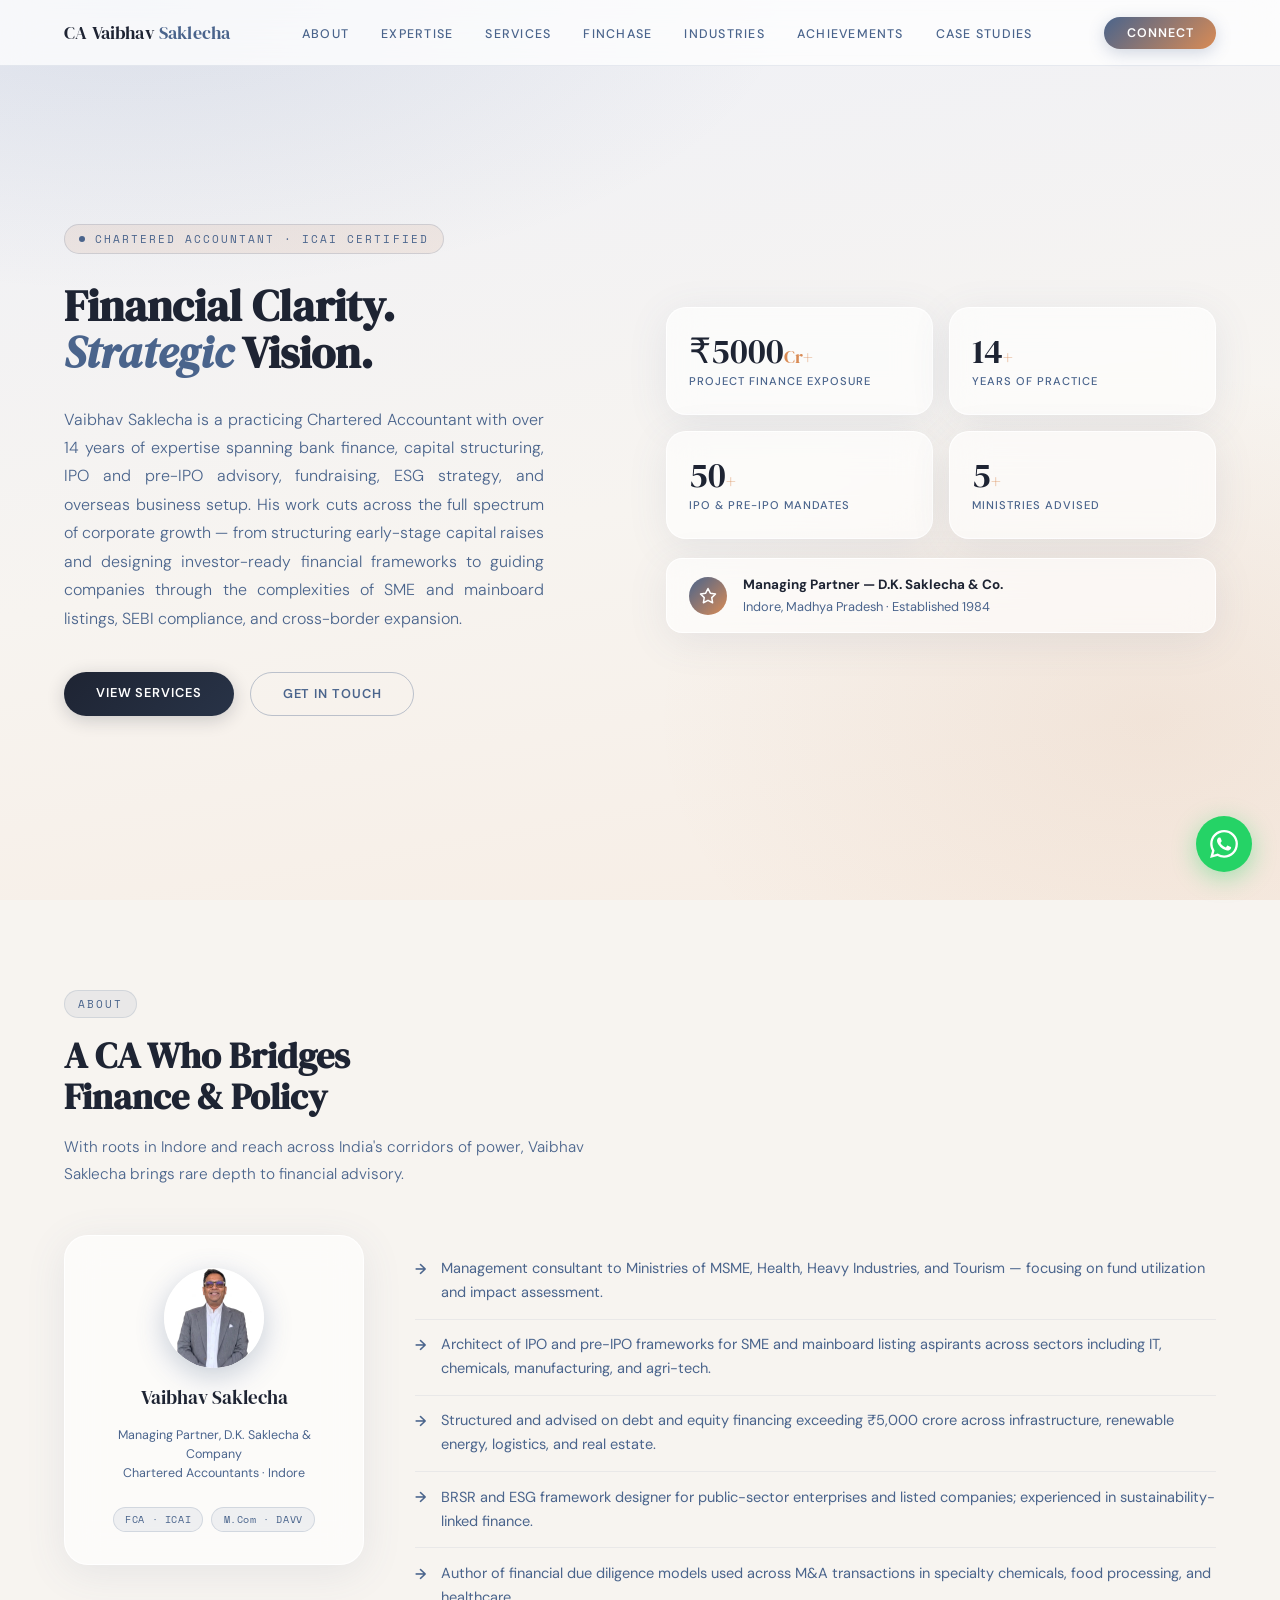
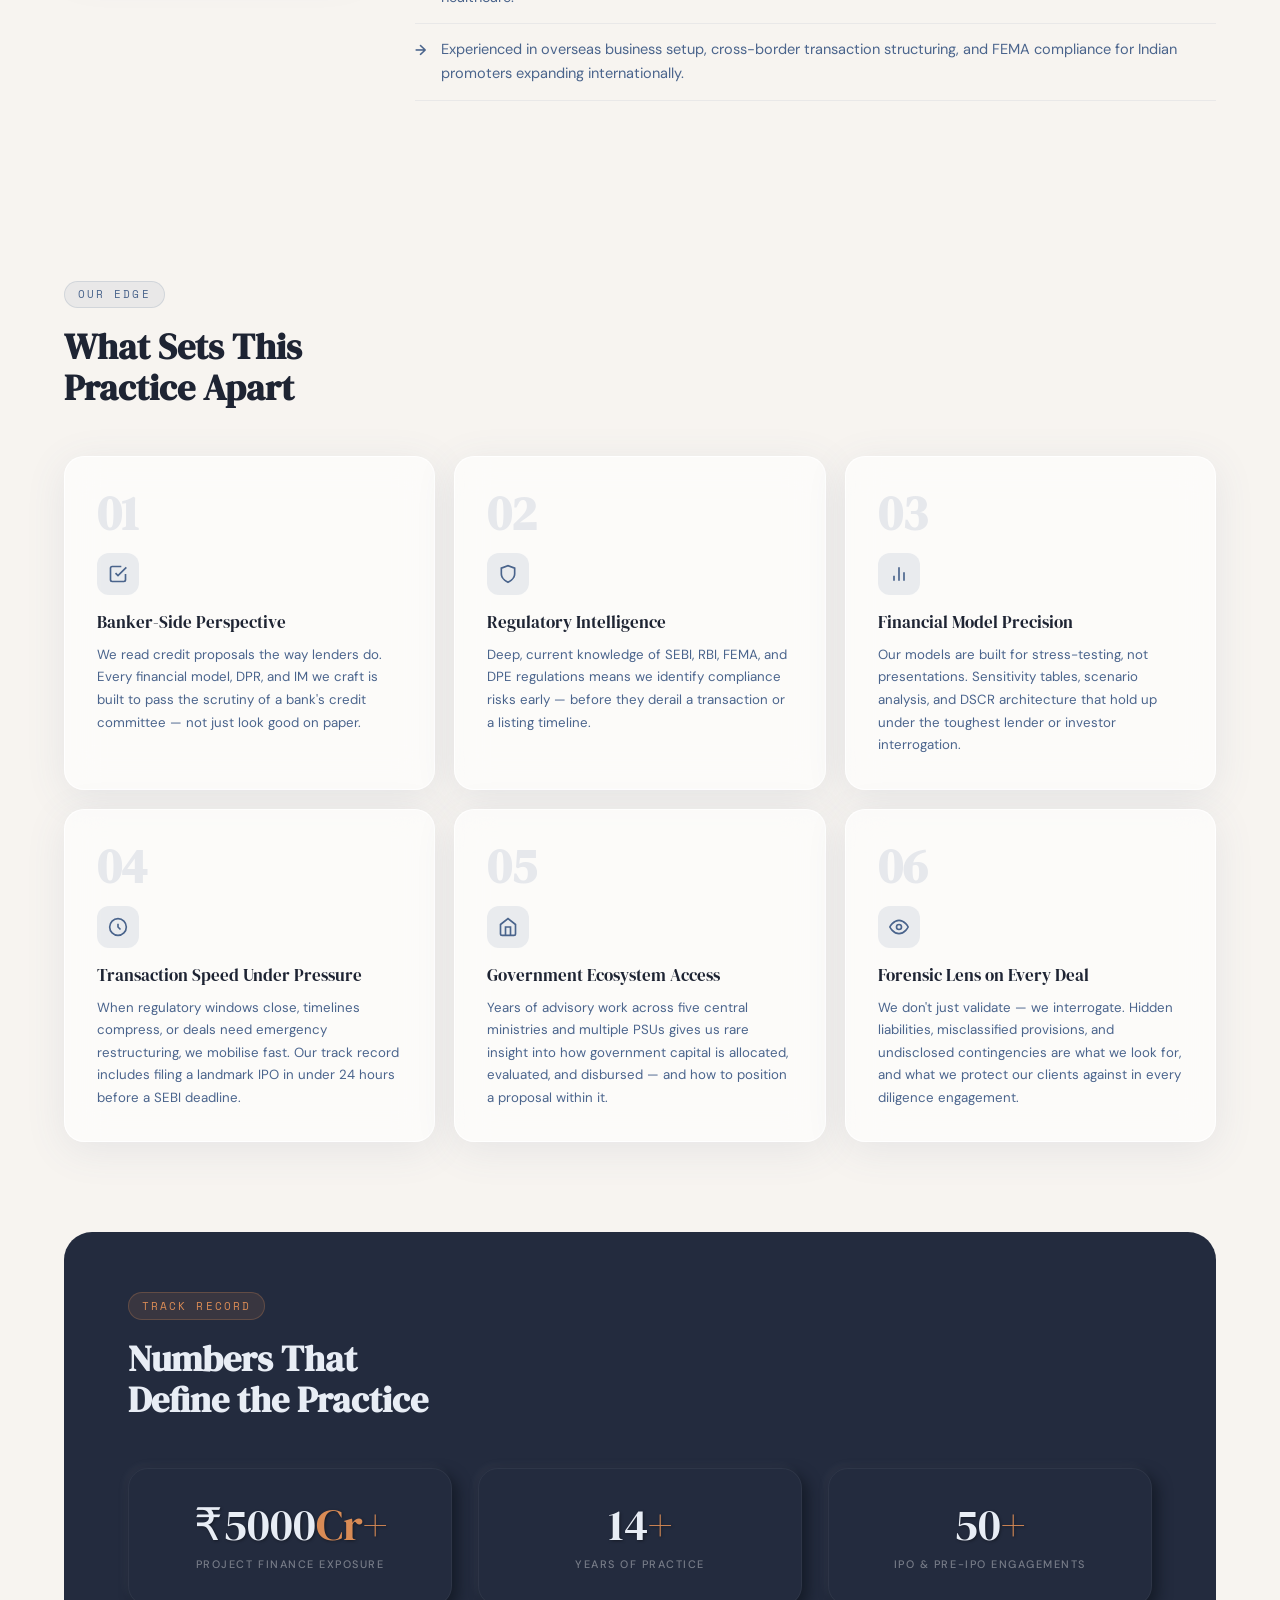
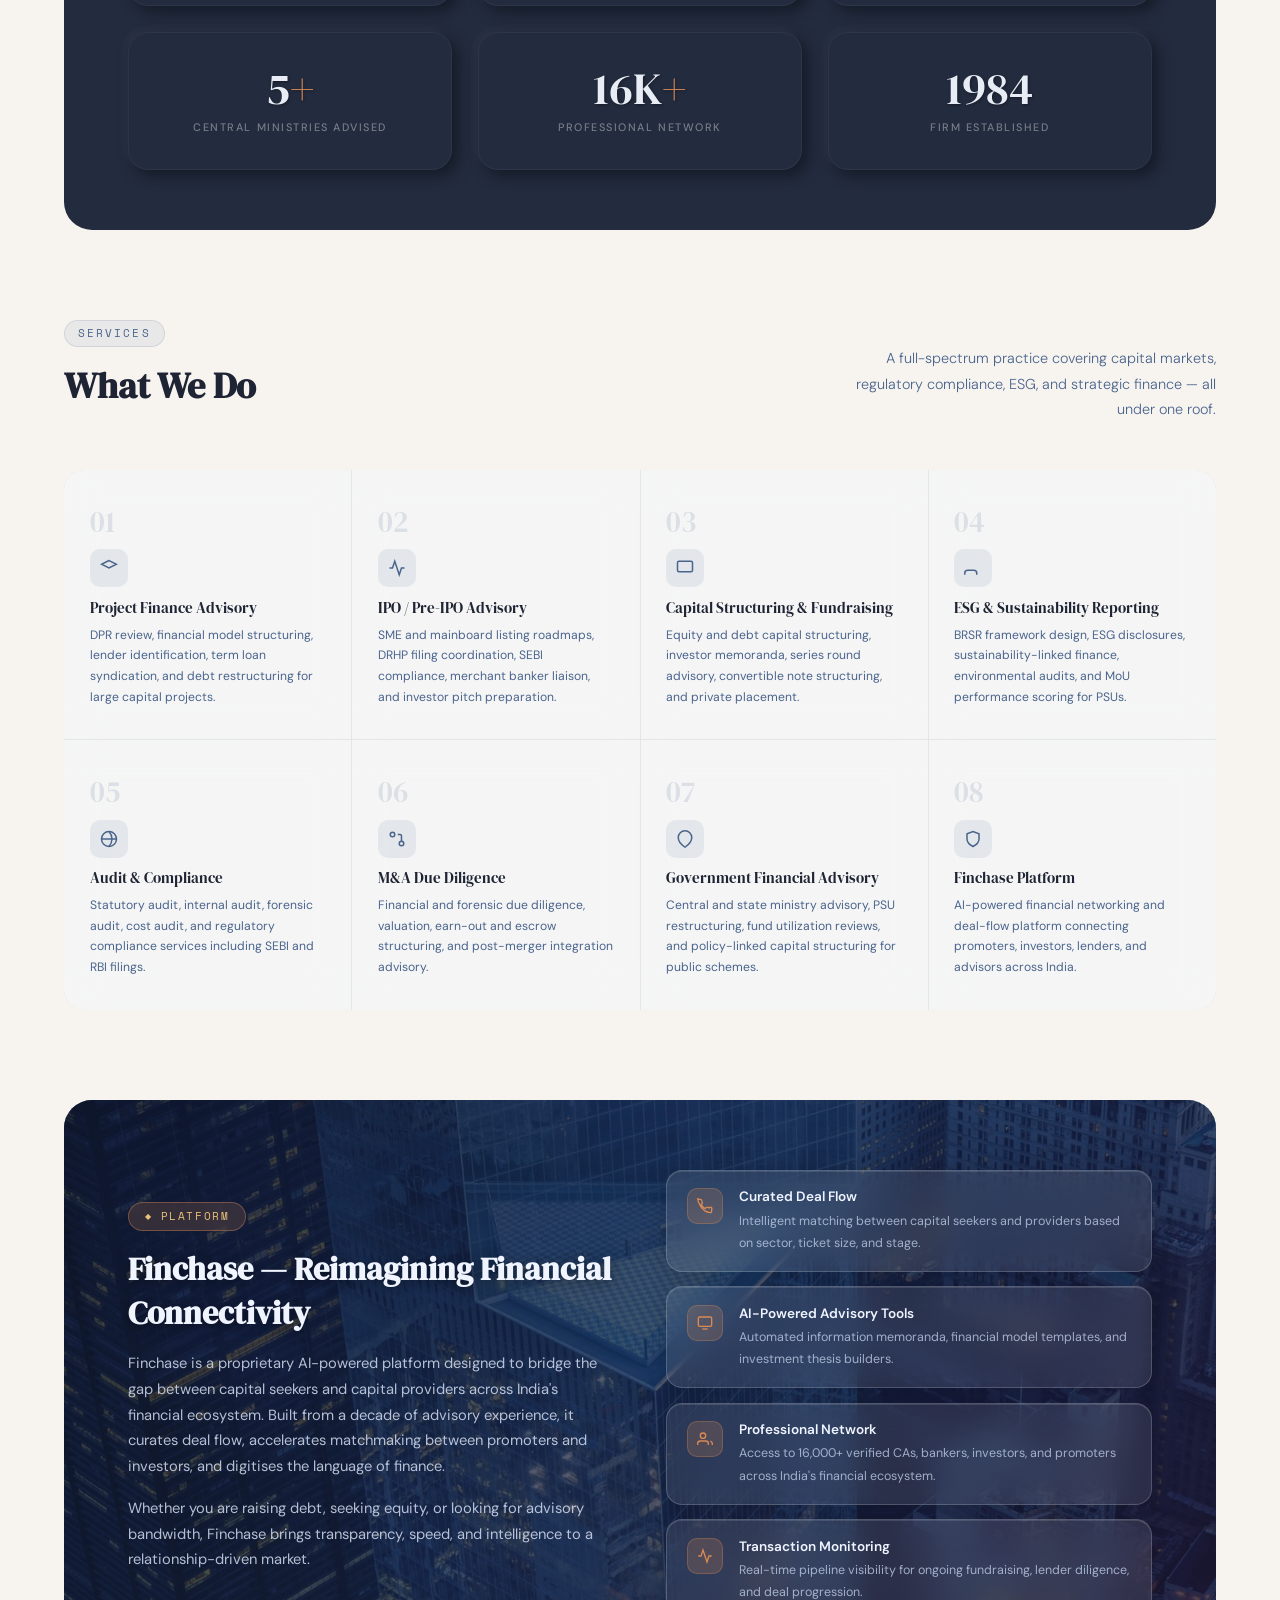
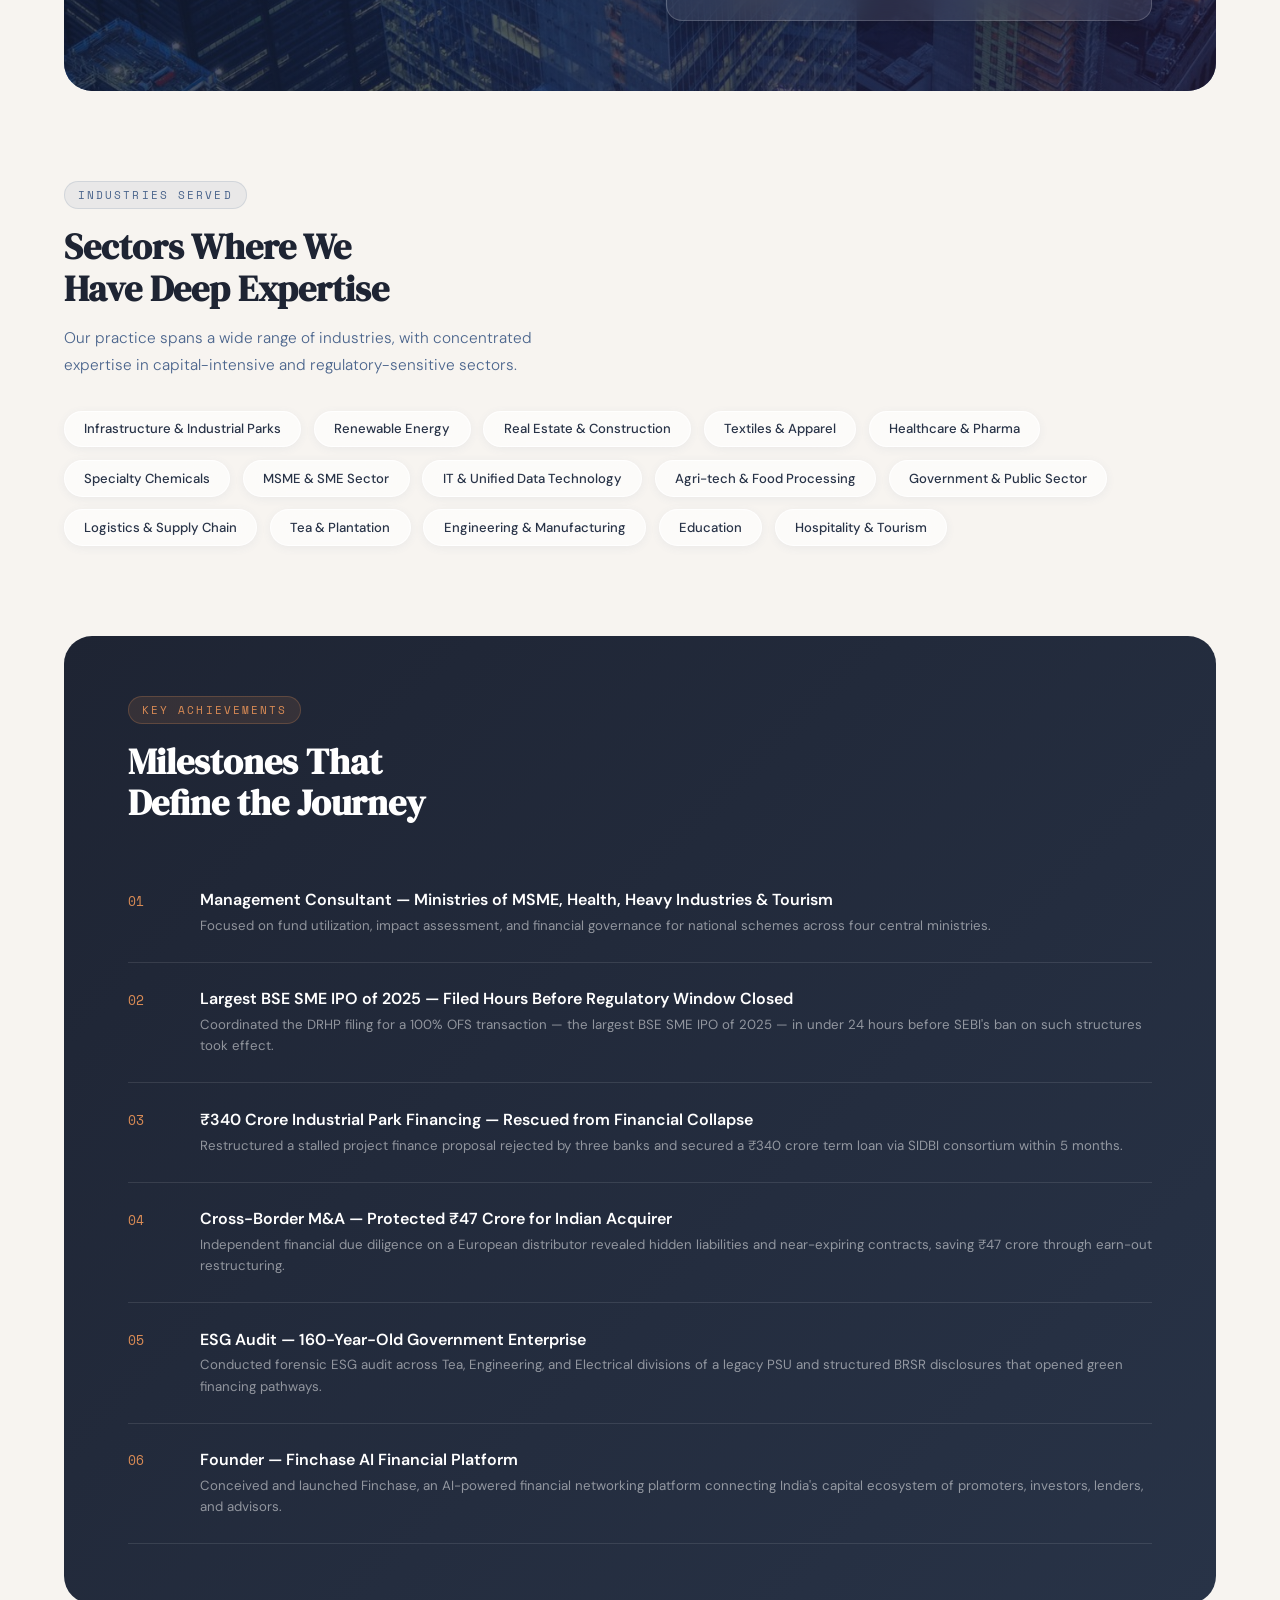
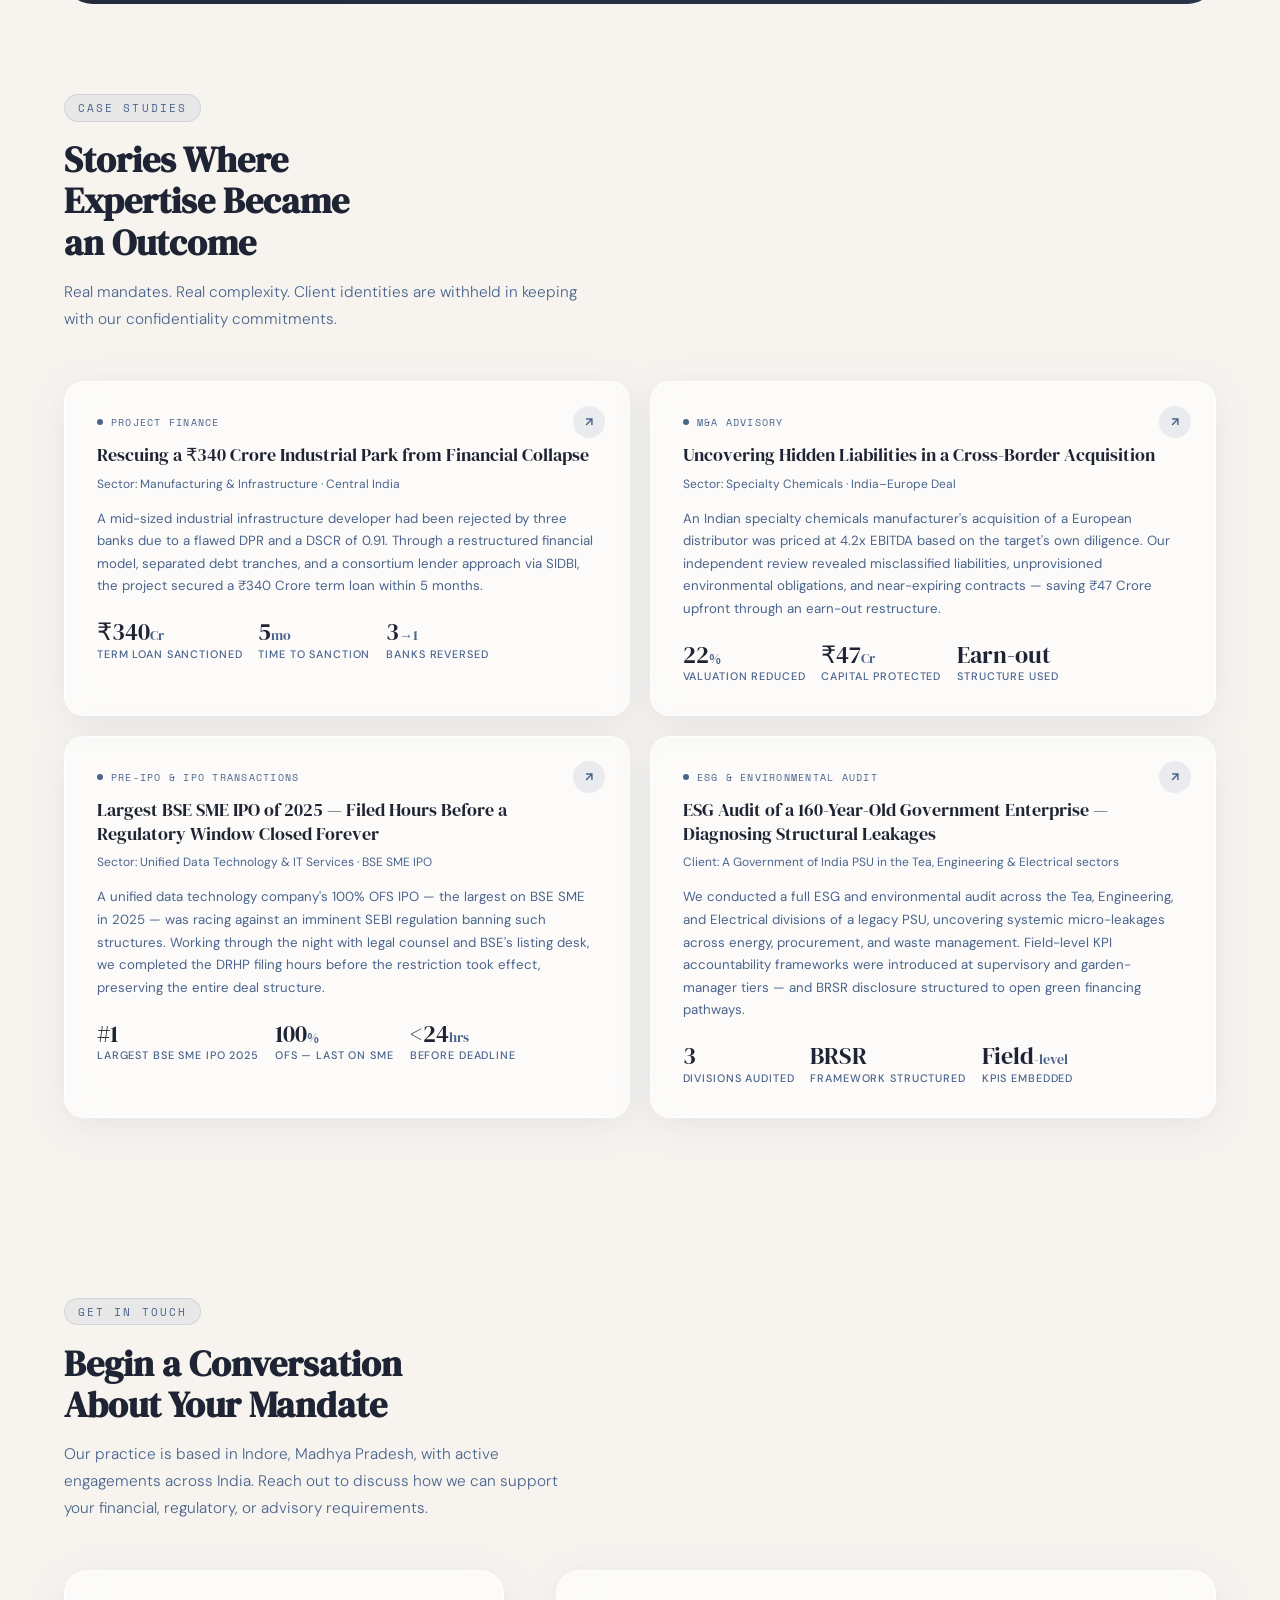
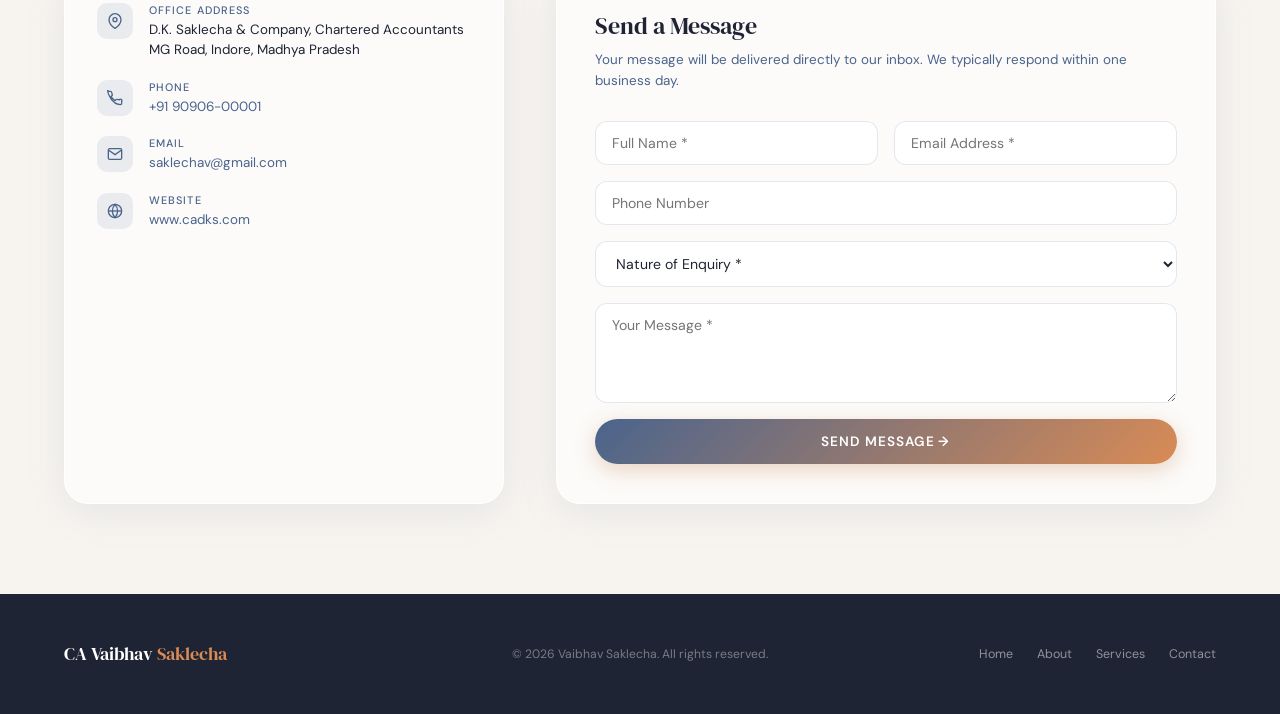
==== commit f57a3dc2: "index.html" ====
--- a/index.html
+++ b/index.html
@@ -180,6 +180,23 @@
   /* stat cards */
   .hero-right { display: flex; flex-direction: column; gap: 1.2rem; }
 
+  @keyframes cardRise {
+    from { opacity: 0; transform: translateY(22px); }
+    to   { opacity: 1; transform: translateY(0); }
+  }
+  @keyframes badgeRise {
+    from { opacity: 0; transform: translateY(16px); }
+    to   { opacity: 1; transform: translateY(0); }
+  }
+  @keyframes shimmer {
+    0%   { transform: translateX(-100%); }
+    100% { transform: translateX(200%); }
+  }
+  @keyframes countPulse {
+    0%, 100% { opacity: 1; }
+    50%       { opacity: 0.7; }
+  }
+
   .stat-grid { display: grid; grid-template-columns: 1fr 1fr; gap: 1rem; }
 
   .stat-card {
@@ -189,25 +206,43 @@
     border-radius: 20px;
     padding: 1.6rem 1.4rem;
     box-shadow: var(--glass-shadow);
-    transition: transform 0.2s, box-shadow 0.2s;
+    transition: transform 0.3s cubic-bezier(0.34,1.56,0.64,1), box-shadow 0.3s ease;
     position: relative; overflow: hidden;
-  }
+    opacity: 0;
+    animation: cardRise 0.55s cubic-bezier(0.22,1,0.36,1) forwards;
+  }
+  .stat-card:nth-child(1) { animation-delay: 0.15s; }
+  .stat-card:nth-child(2) { animation-delay: 0.28s; }
+  .stat-card:nth-child(3) { animation-delay: 0.41s; }
+  .stat-card:nth-child(4) { animation-delay: 0.54s; }
+
   .stat-card::after {
     content: '';
     position: absolute; top: 0; left: 0; right: 0; height: 3px;
     background: linear-gradient(90deg, var(--teal), var(--teal-light));
-    opacity: 0; transition: opacity 0.2s;
-  }
-  .stat-card:hover { transform: translateY(-4px); box-shadow: 0 16px 48px rgba(74,100,140,0.15); }
+    opacity: 0; transition: opacity 0.25s;
+  }
+  .stat-card::before {
+    content: '';
+    position: absolute; inset: 0;
+    background: linear-gradient(105deg, transparent 40%, rgba(255,255,255,0.18) 50%, transparent 60%);
+    transform: translateX(-100%);
+    pointer-events: none;
+  }
+  .stat-card:hover { transform: translateY(-5px) scale(1.015); box-shadow: 0 20px 52px rgba(74,100,140,0.18); }
   .stat-card:hover::after { opacity: 1; }
+  .stat-card:hover::before { animation: shimmer 0.65s ease forwards; }
 
   .stat-num {
     font-family: 'DM Serif Display', serif;
     font-size: 2.2rem; line-height: 1; color: var(--slate);
     margin-bottom: 0.35rem;
-  }
-  .stat-num span { font-size: 1.1rem; color: var(--teal); }
-  .stat-label { font-size: 0.7rem; font-weight: 500; letter-spacing: 0.09em; text-transform: uppercase; color: var(--slate-muted); }
+    transition: color 0.25s;
+  }
+  .stat-card:hover .stat-num { color: var(--teal); }
+  .stat-num span { font-size: 1.1rem; color: var(--teal-light); }
+  .stat-label { font-size: 0.7rem; font-weight: 500; letter-spacing: 0.09em; text-transform: uppercase; color: var(--slate-muted); transition: color 0.25s; }
+  .stat-card:hover .stat-label { color: var(--teal); }
 
   .hero-badge {
     background: var(--glass-bg);
@@ -217,11 +252,18 @@
     padding: 1rem 1.4rem;
     display: flex; align-items: center; gap: 1rem;
     box-shadow: var(--glass-shadow);
+    opacity: 0;
+    animation: badgeRise 0.55s cubic-bezier(0.22,1,0.36,1) 0.68s forwards;
+  }
+  @keyframes dotPulse {
+    0%, 100% { box-shadow: 0 0 0 0 rgba(74,100,140,0.35); }
+    50%       { box-shadow: 0 0 0 8px rgba(74,100,140,0); }
   }
   .badge-dot {
     width: 38px; height: 38px; border-radius: 50%; flex-shrink: 0;
     background: linear-gradient(135deg, var(--teal), var(--teal-light));
     display: flex; align-items: center; justify-content: center;
+    animation: dotPulse 2.8s ease-in-out 1.2s infinite;
   }
   .badge-dot svg { width: 18px; height: 18px; stroke: white; fill: none; stroke-width: 2; }
   .badge-text { font-size: 0.8rem; line-height: 1.5; color: var(--slate-muted); }
@@ -404,40 +446,66 @@
 
   /* ── FINCHASE ── */
   .finchase {
-    background: var(--glass-bg);
-    backdrop-filter: var(--glass-blur); -webkit-backdrop-filter: var(--glass-blur);
-    border: 1px solid var(--glass-border);
+    position: relative;
     border-radius: 28px; margin: 0 5vw;
-    padding: 60px 5vw !important;
-    box-shadow: var(--glass-shadow);
-  }
-  .finchase-inner { display: grid; grid-template-columns: 1fr 1fr; gap: 4vw; align-items: center; }
+    padding: 70px 5vw !important;
+    overflow: hidden;
+  }
+  .finchase-bg {
+    position: absolute; inset: 0;
+    background-image: url('[data-uri]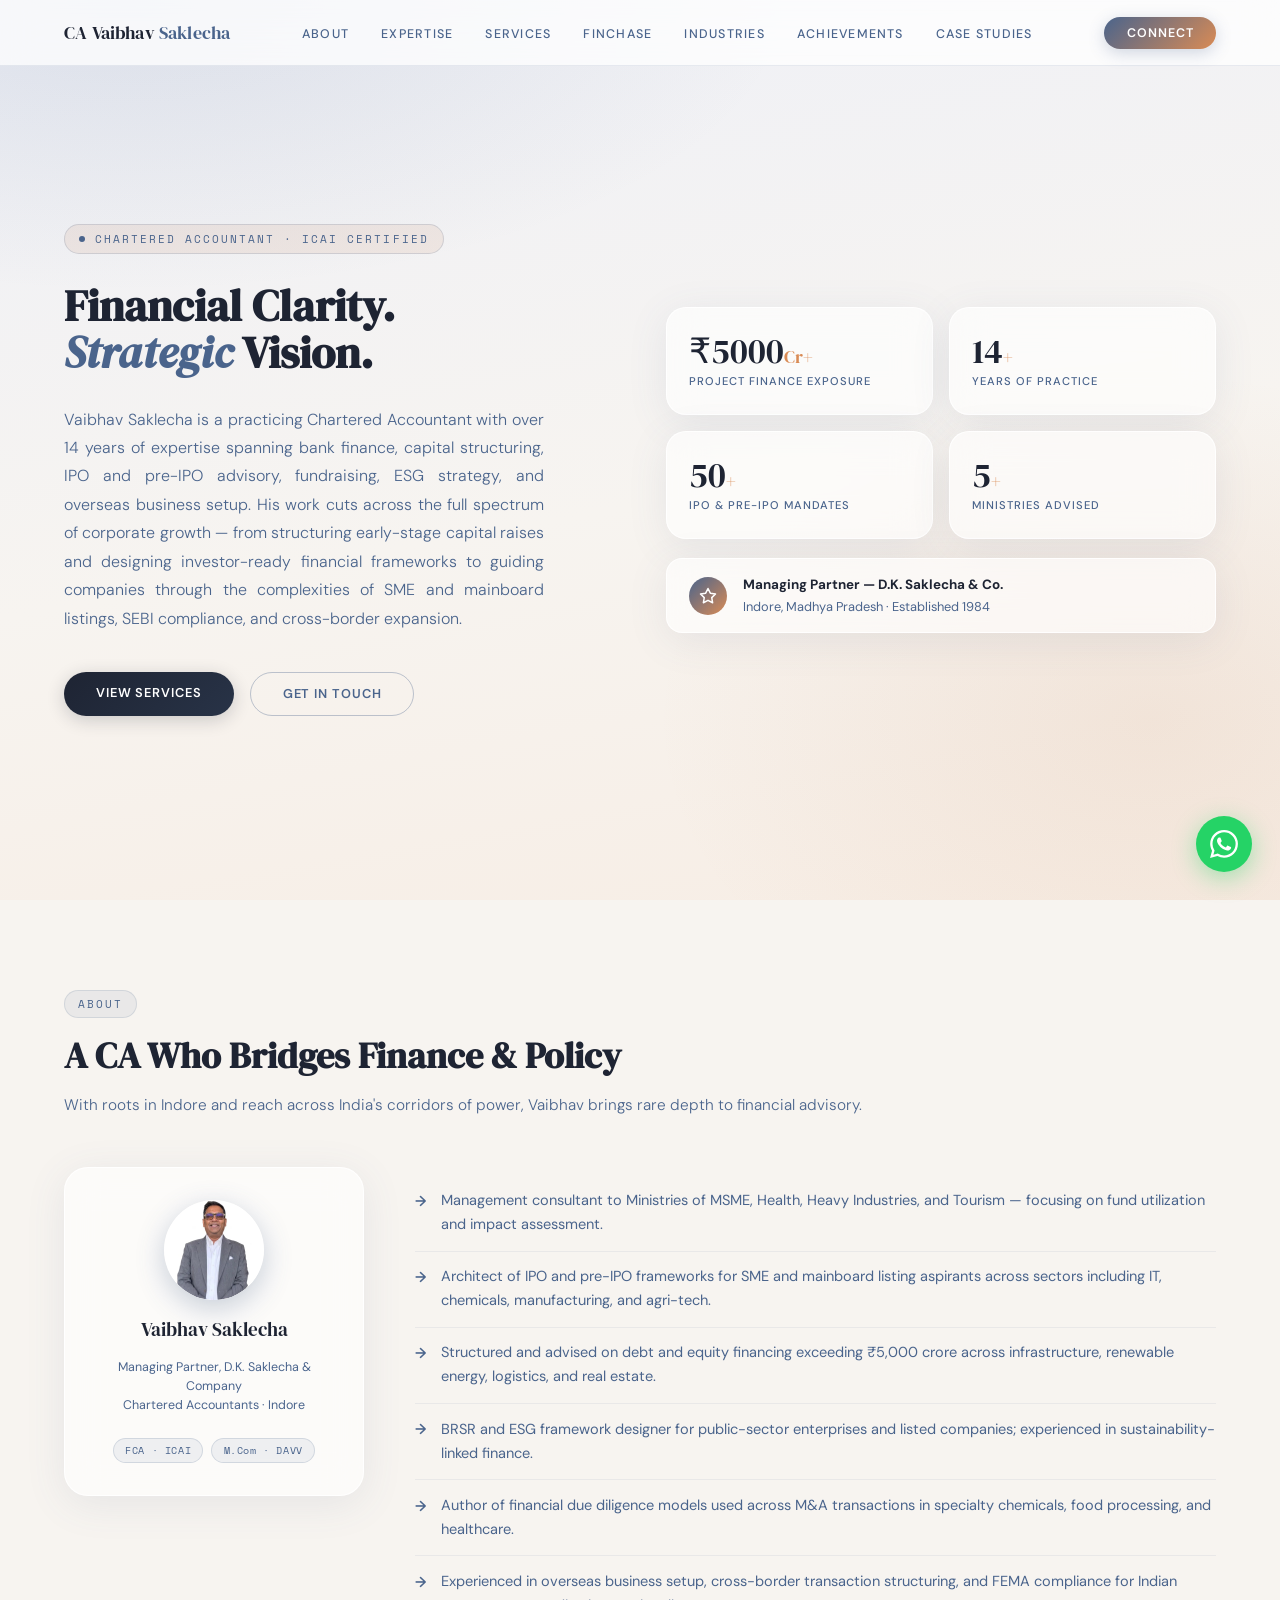
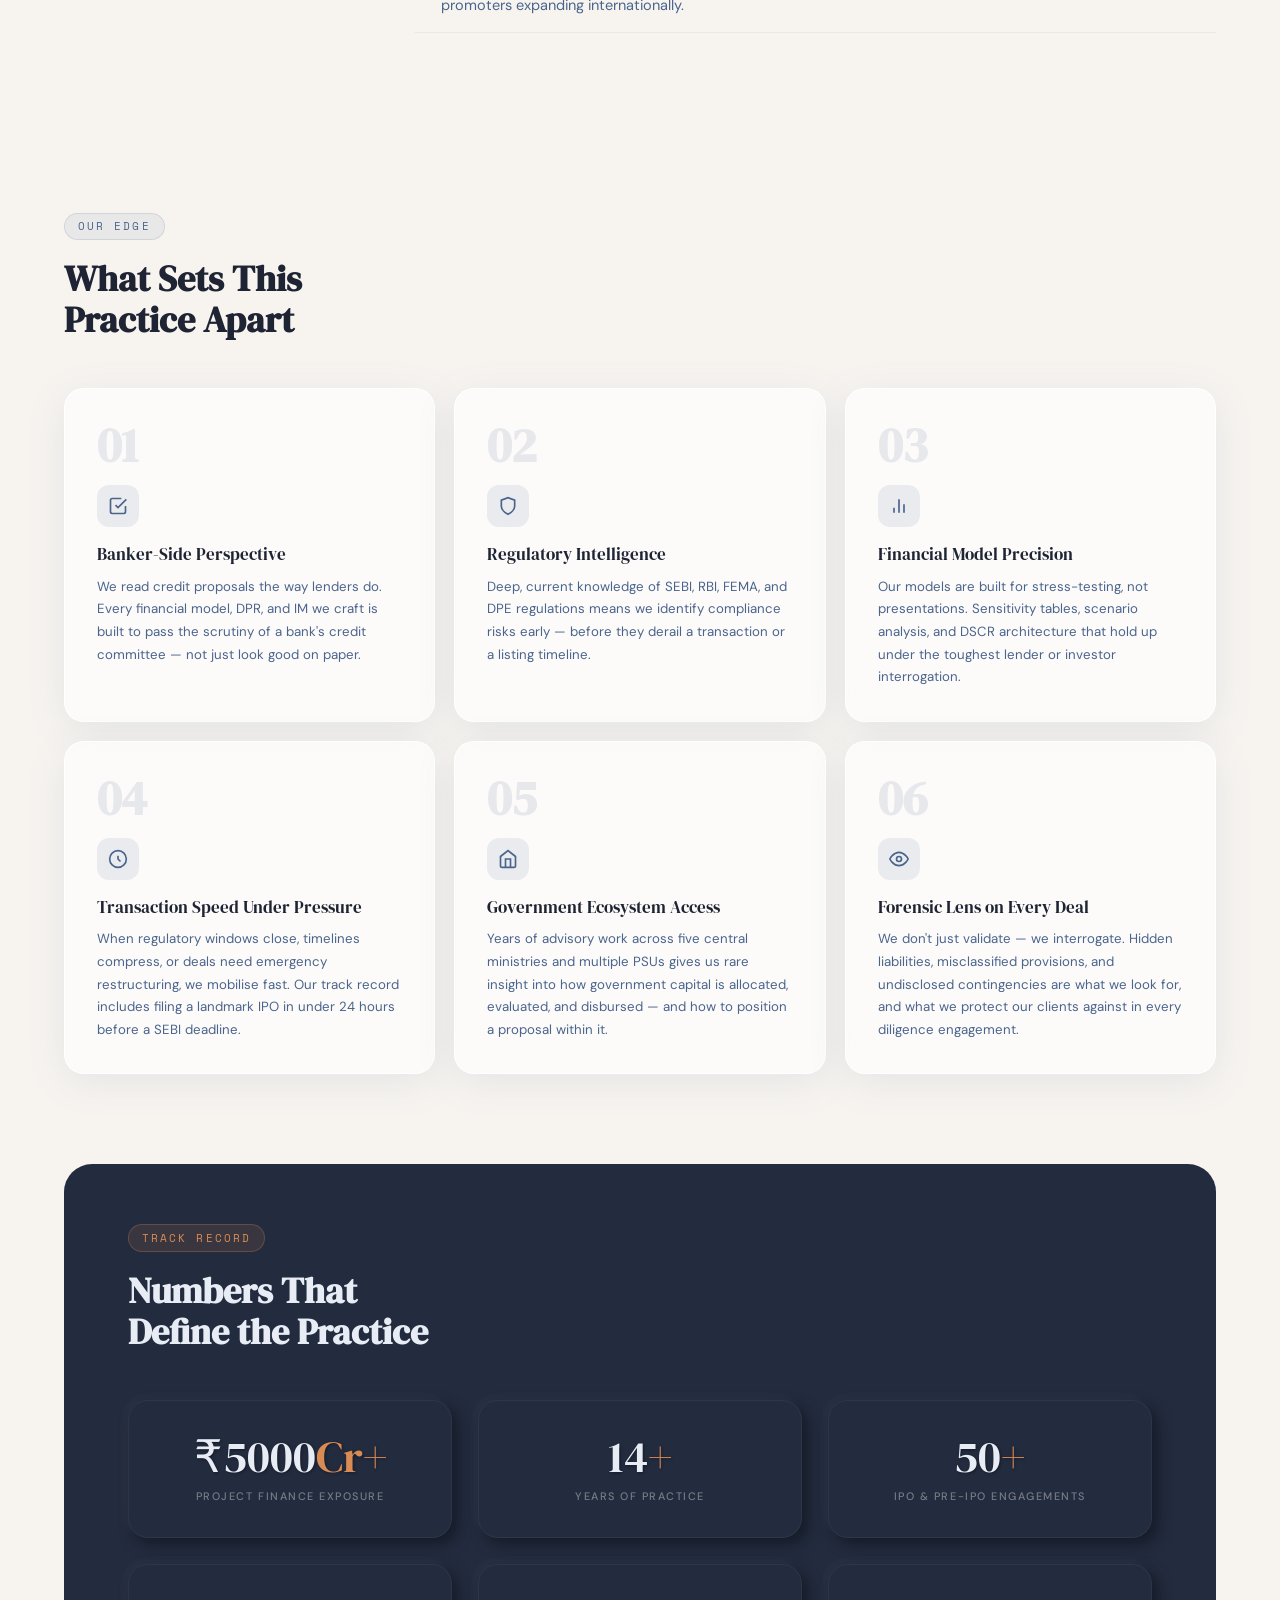
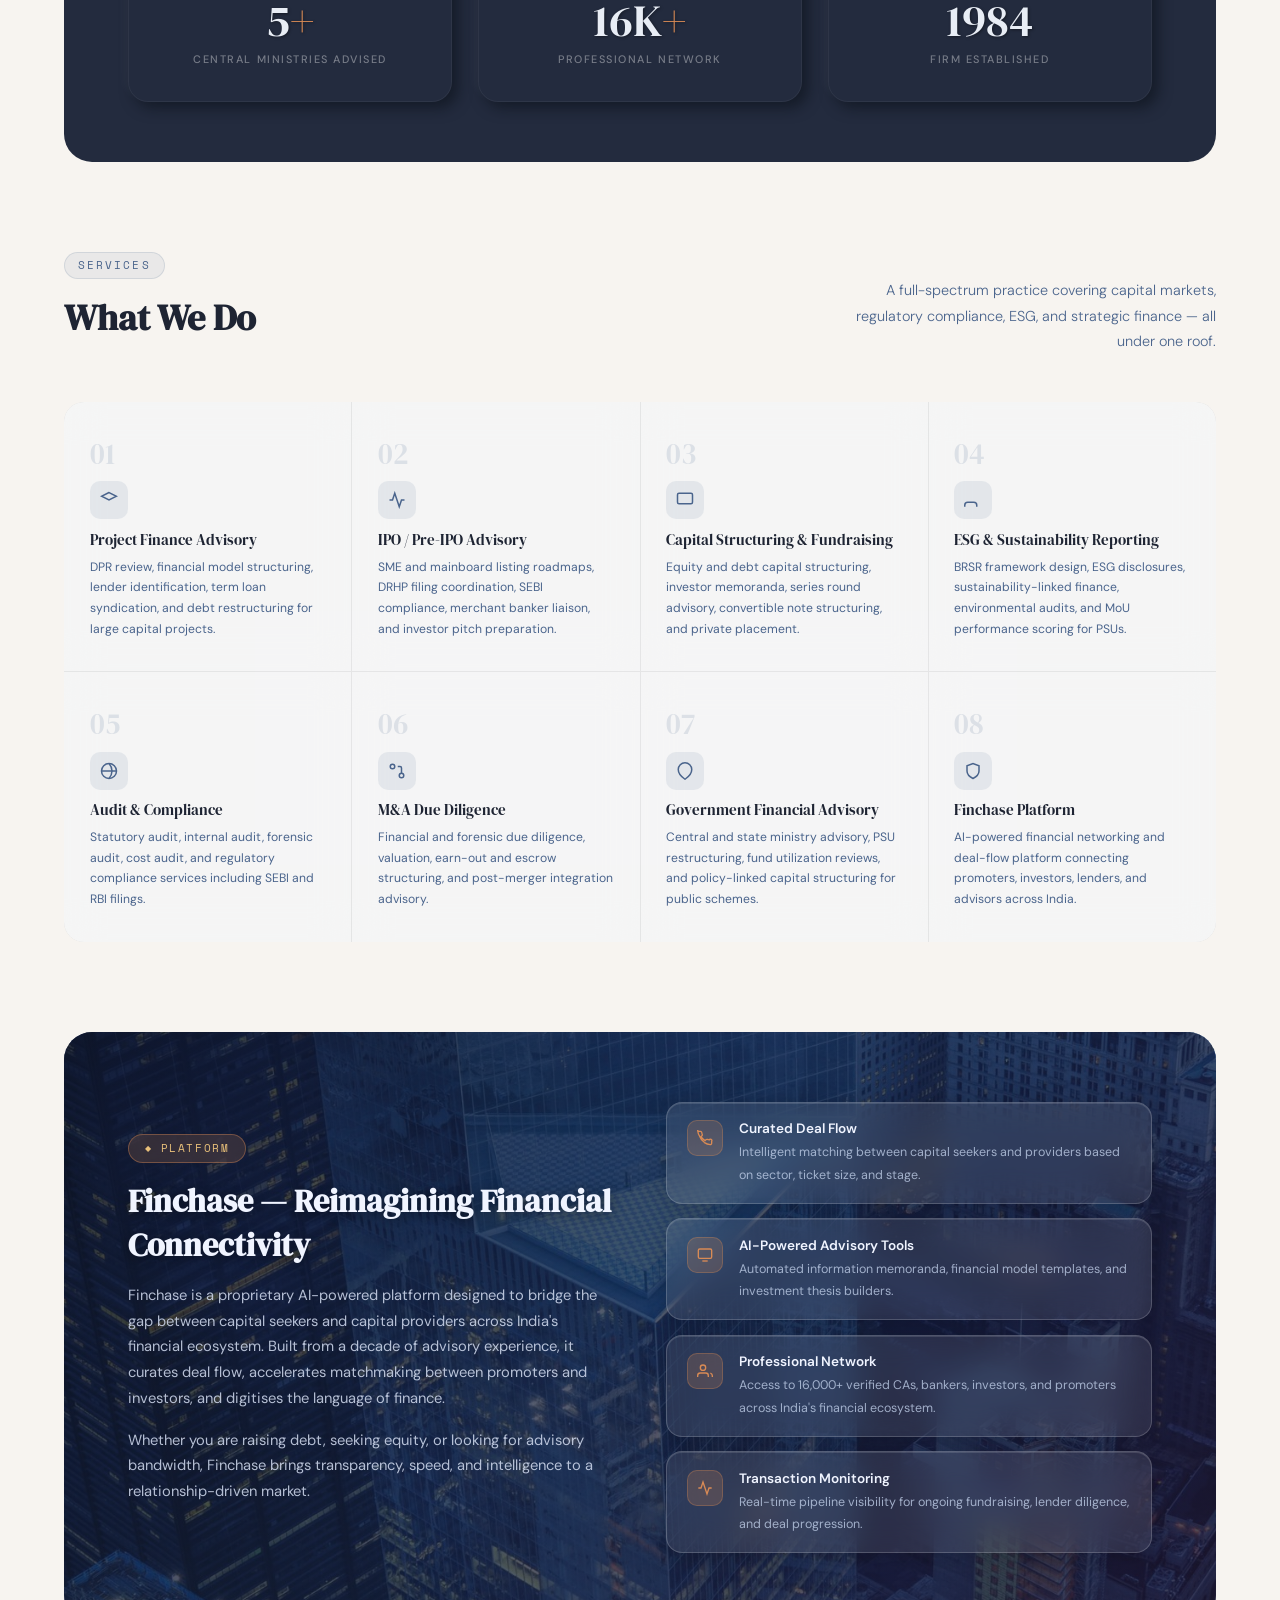
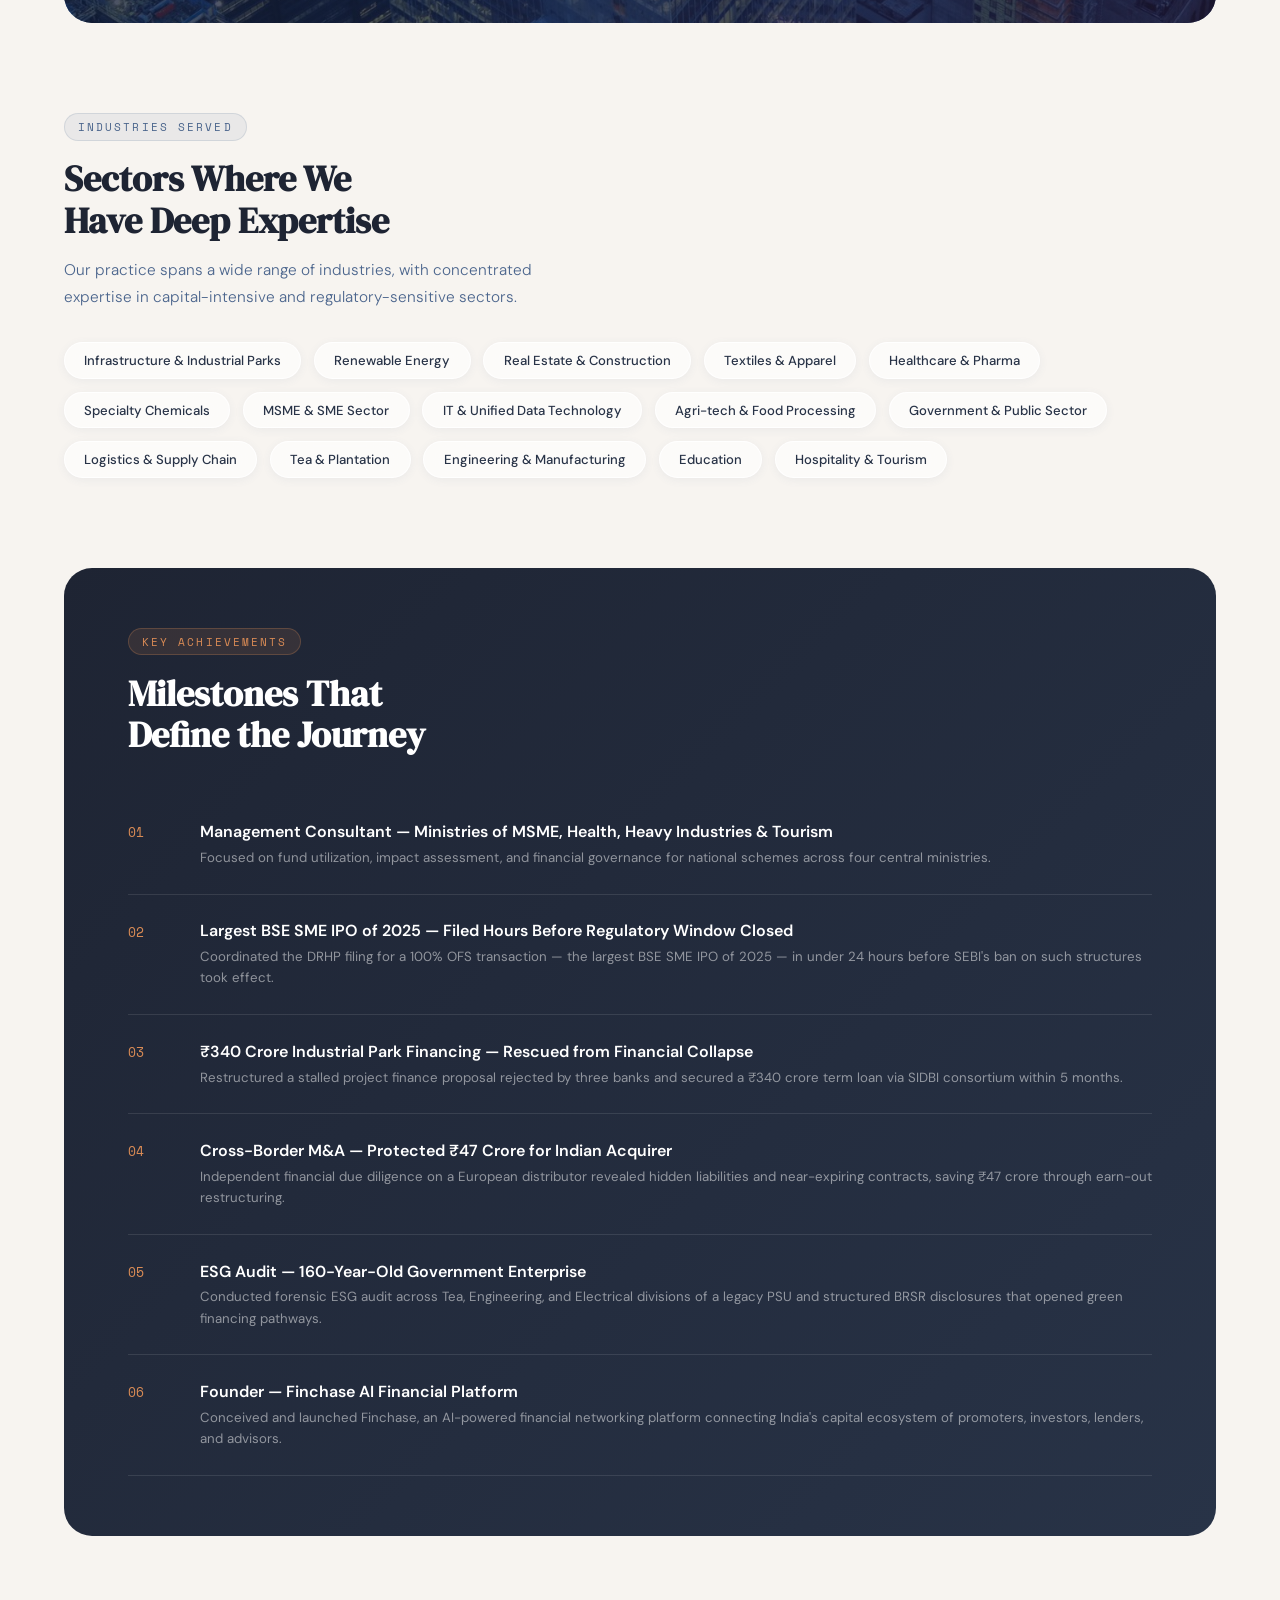
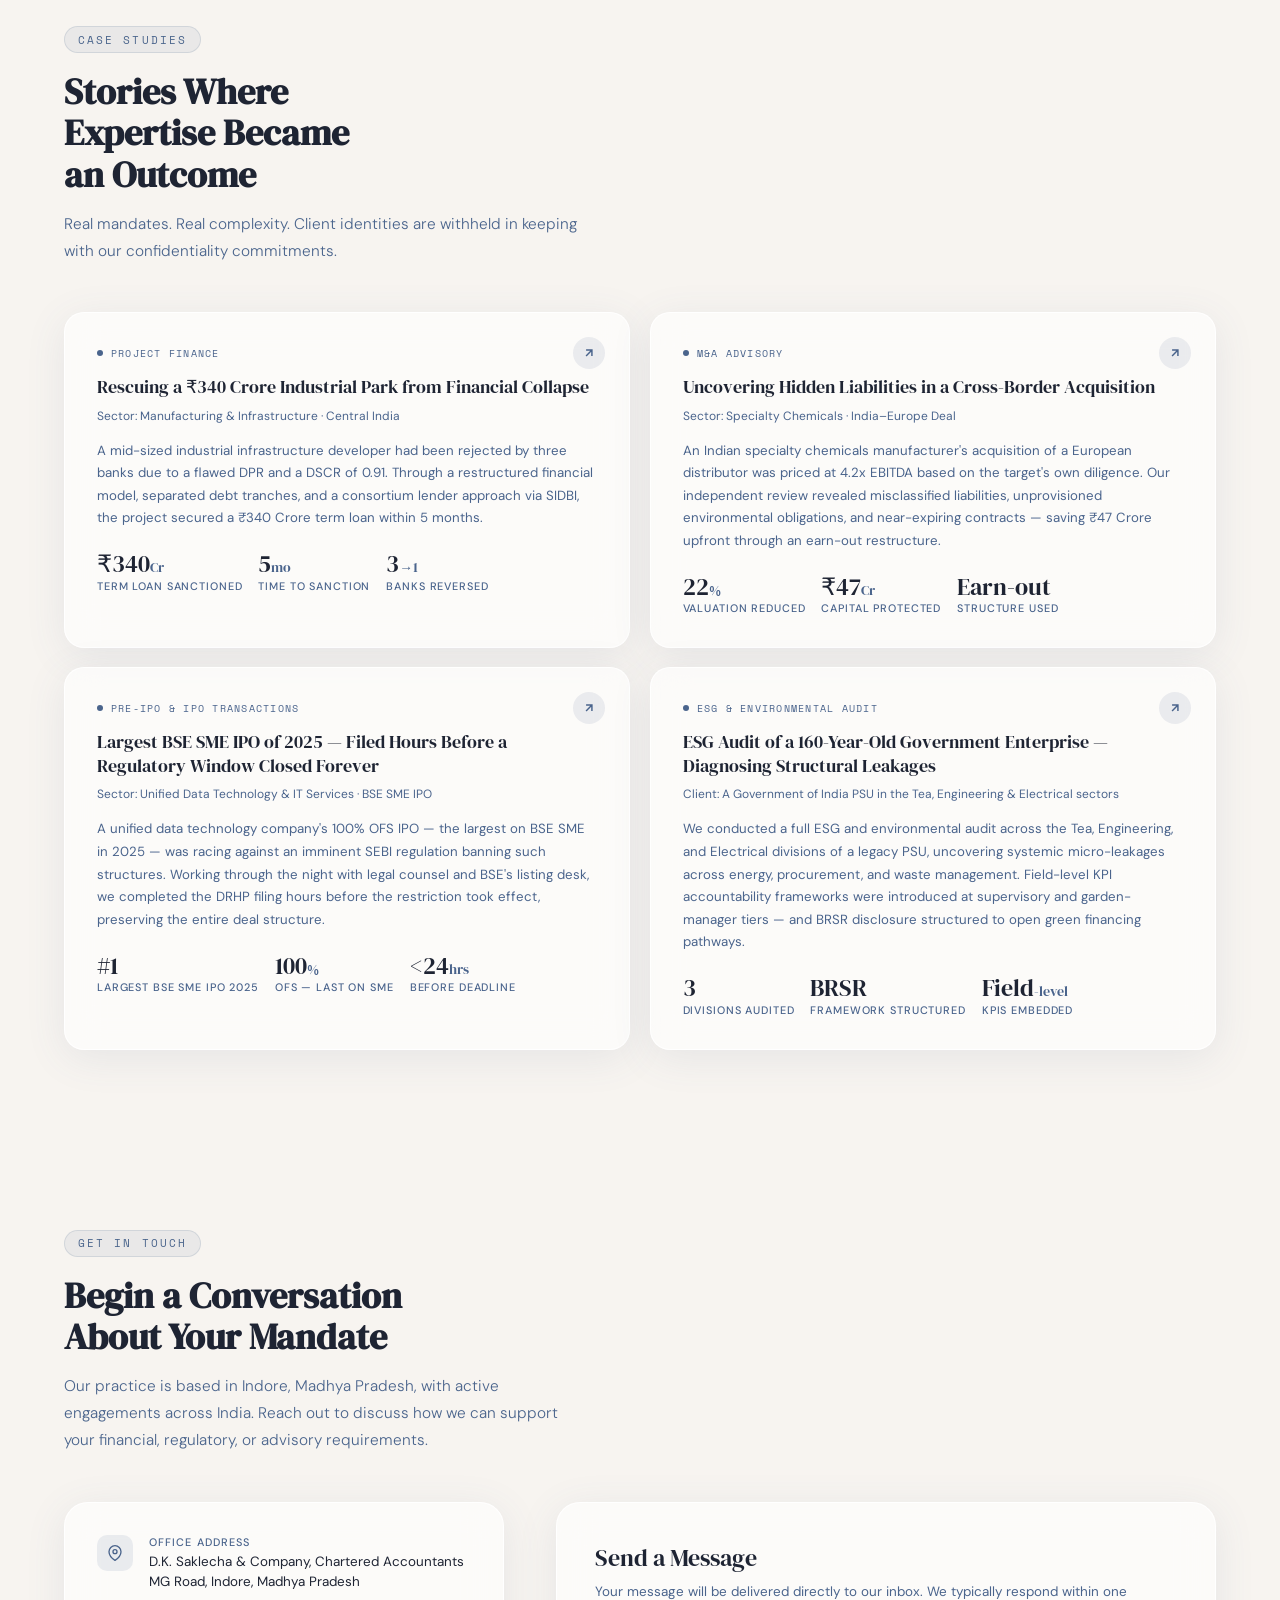
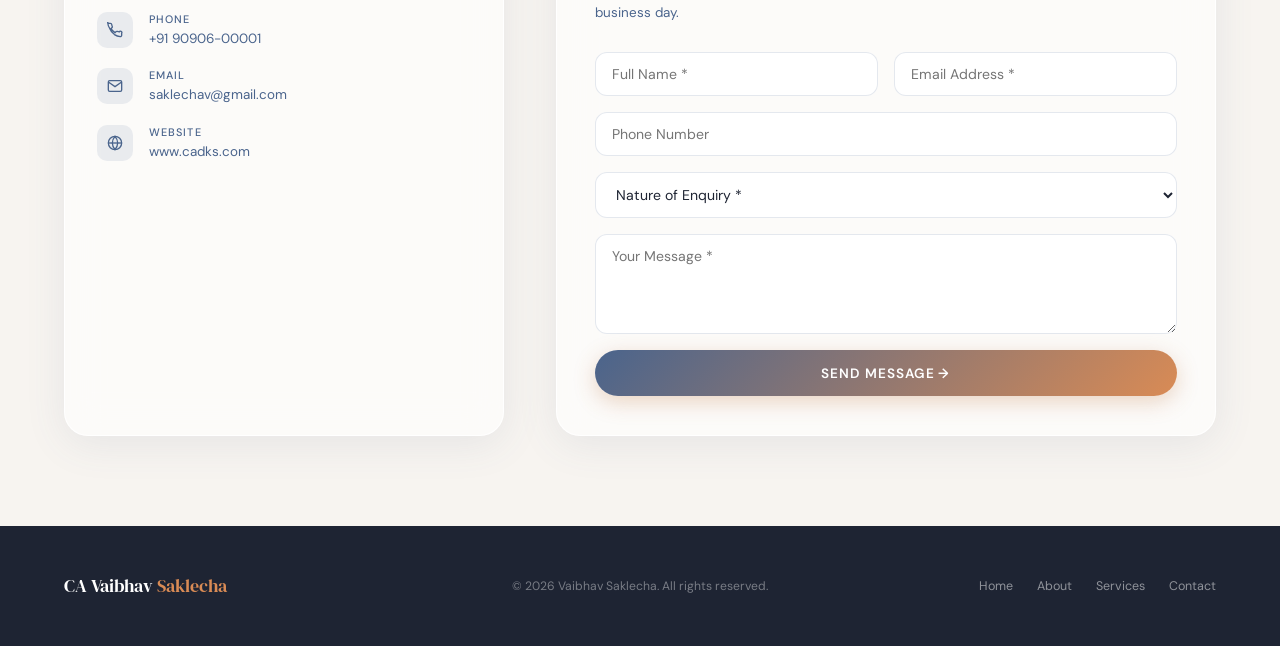
==== commit 5b6ef7ad: "index.html" ====
--- a/index.html
+++ b/index.html
@@ -810,8 +810,8 @@
 <!-- ── ABOUT ── -->
 <section class="about" id="about">
   <div class="section-tag">About</div>
-  <h2 class="section-h2">A CA Who Bridges<br>Finance &amp; Policy</h2>
-  <p class="section-sub">With roots in Indore and reach across India's corridors of power, Vaibhav Saklecha brings rare depth to financial advisory.</p>
+  <h2 class="section-h2" style="white-space:nowrap;">A CA Who Bridges Finance &amp; Policy</h2>
+  <p class="section-sub" style="white-space:nowrap;">With roots in Indore and reach across India's corridors of power, Vaibhav brings rare depth to financial advisory.</p>
 
   <div class="about-grid reveal">
     <div class="about-card">
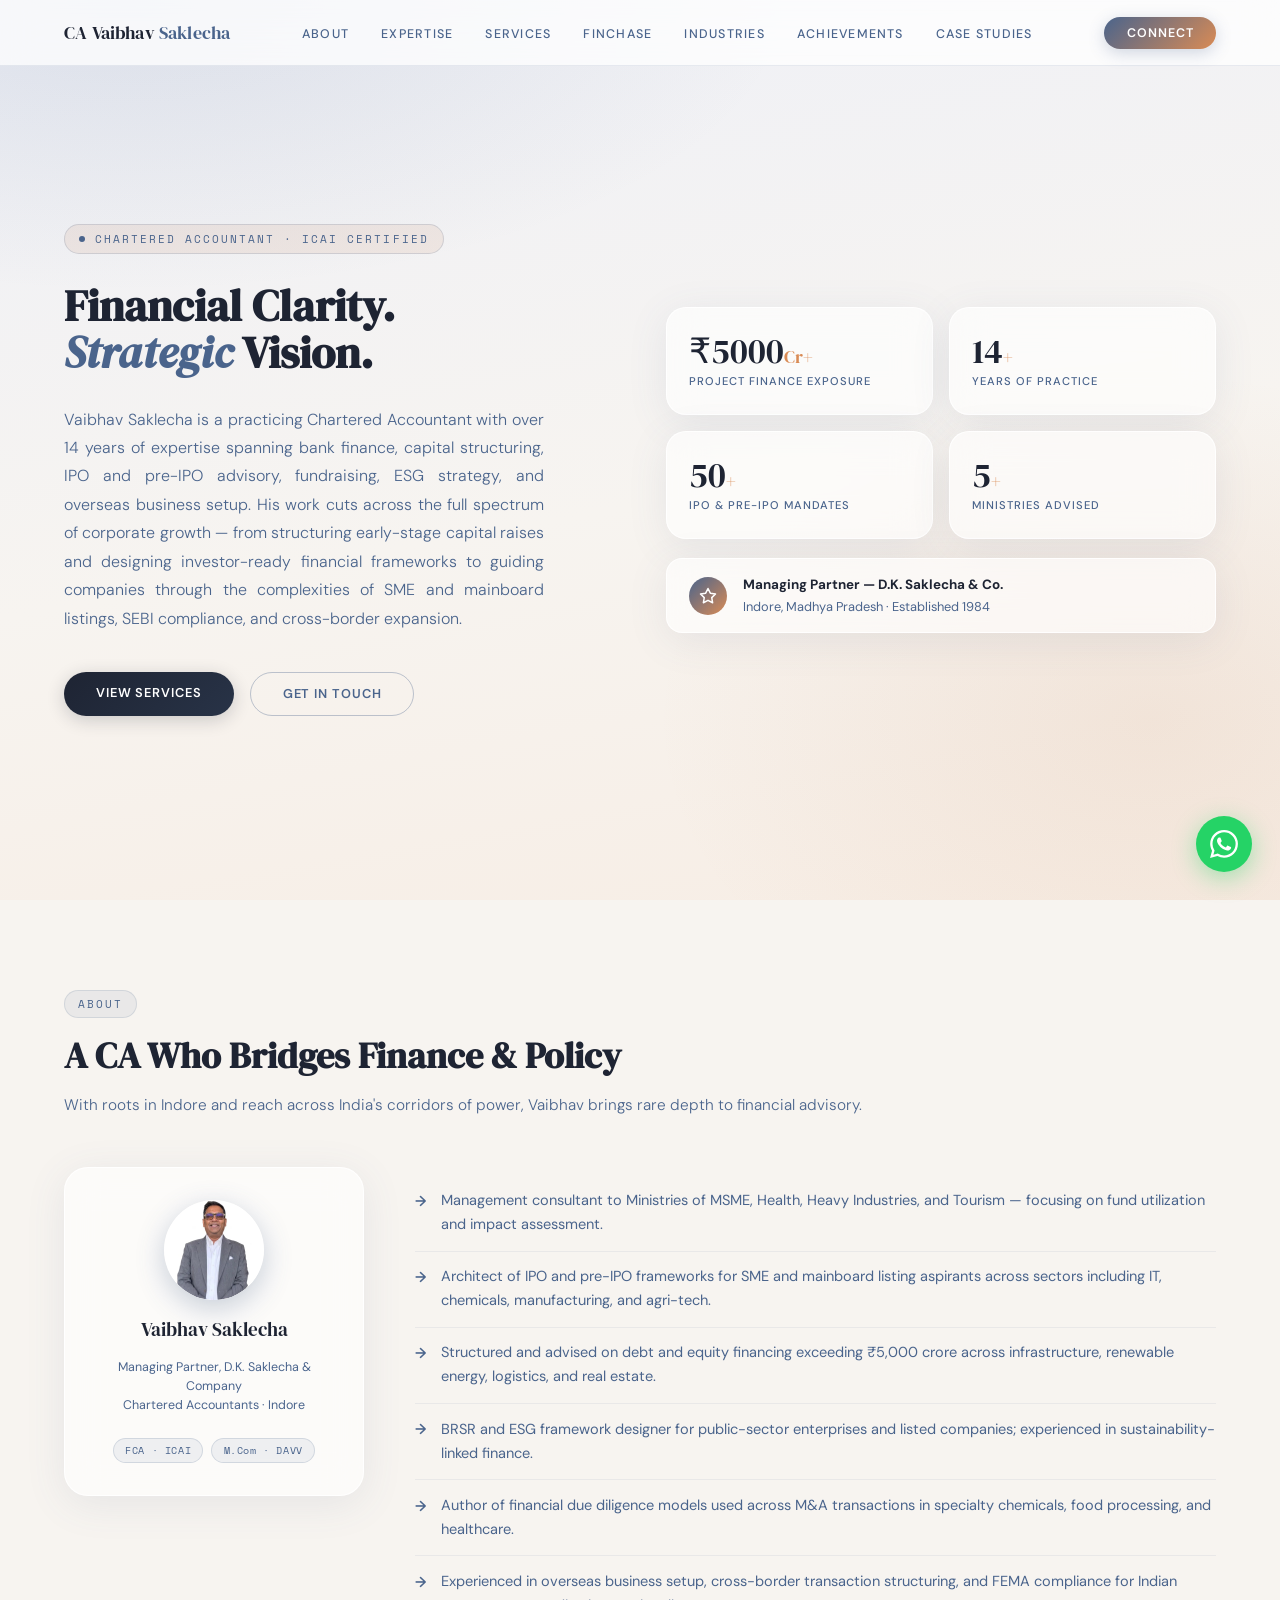
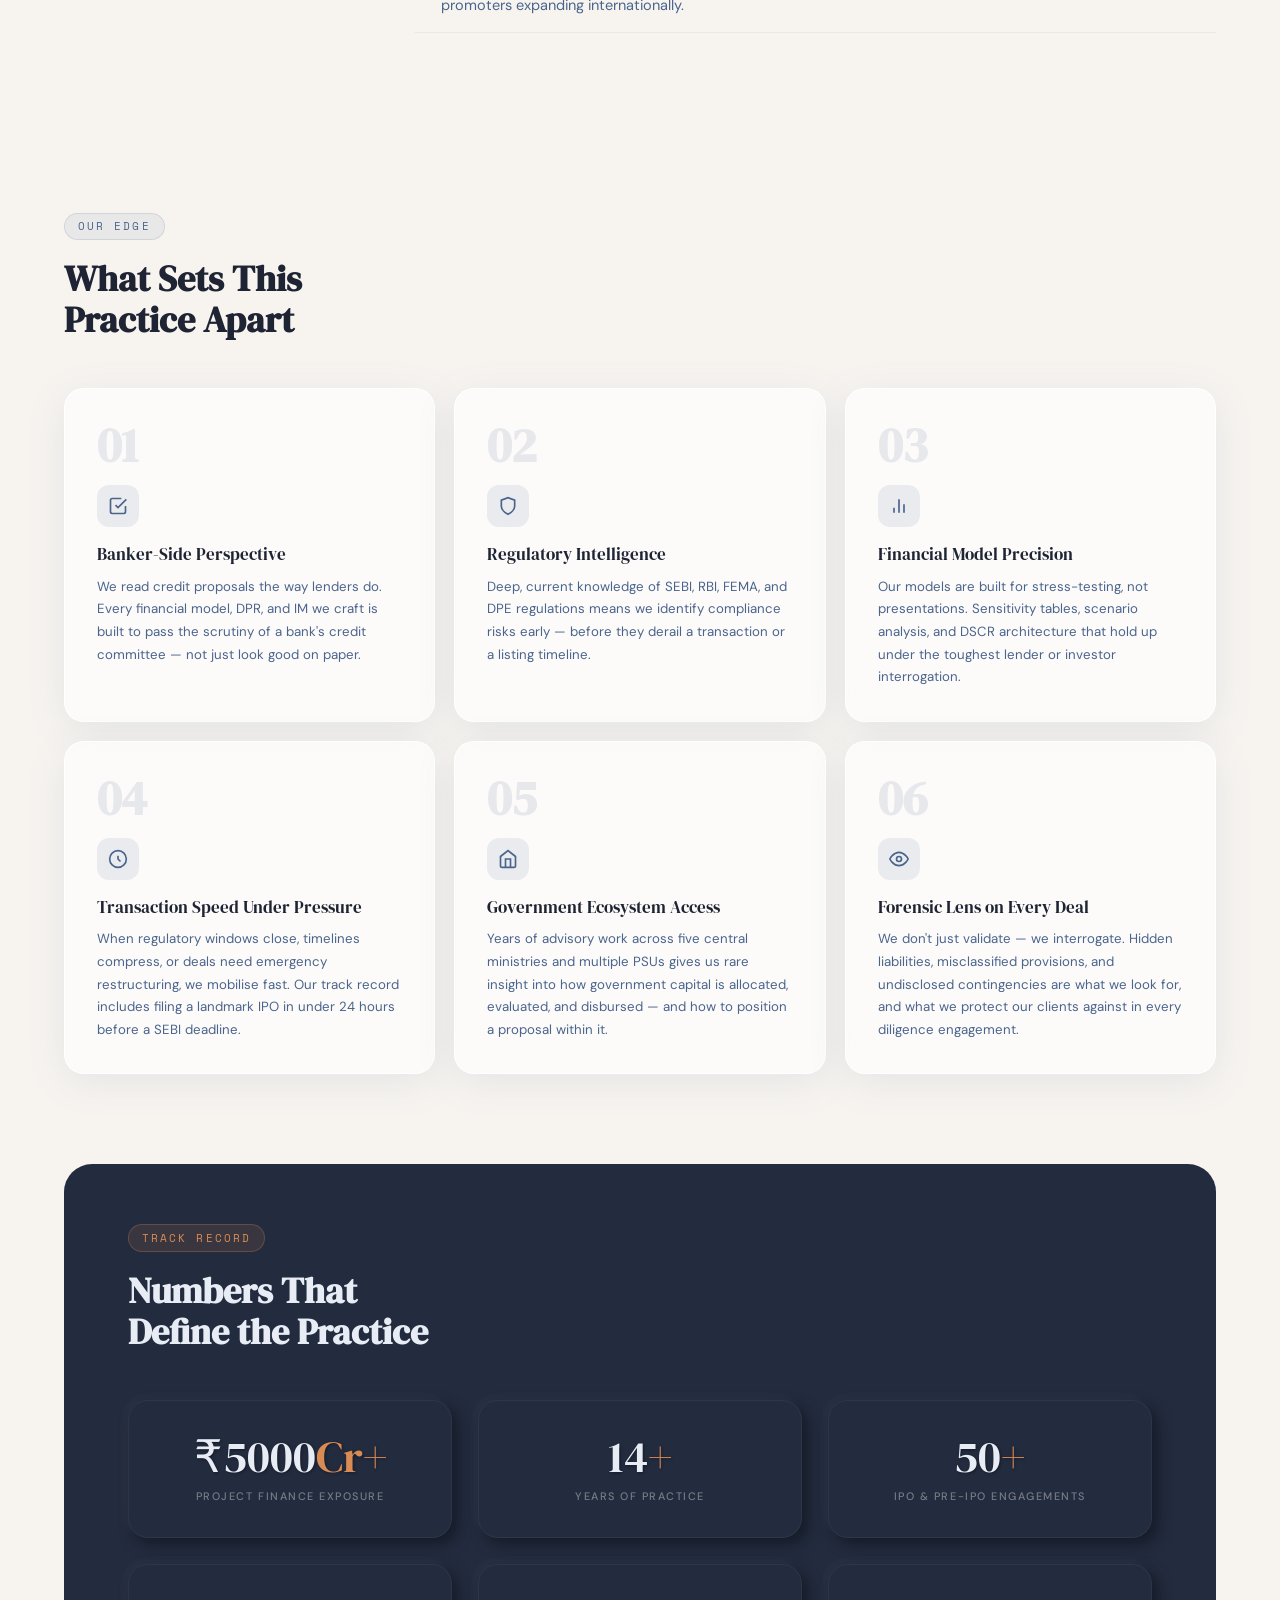
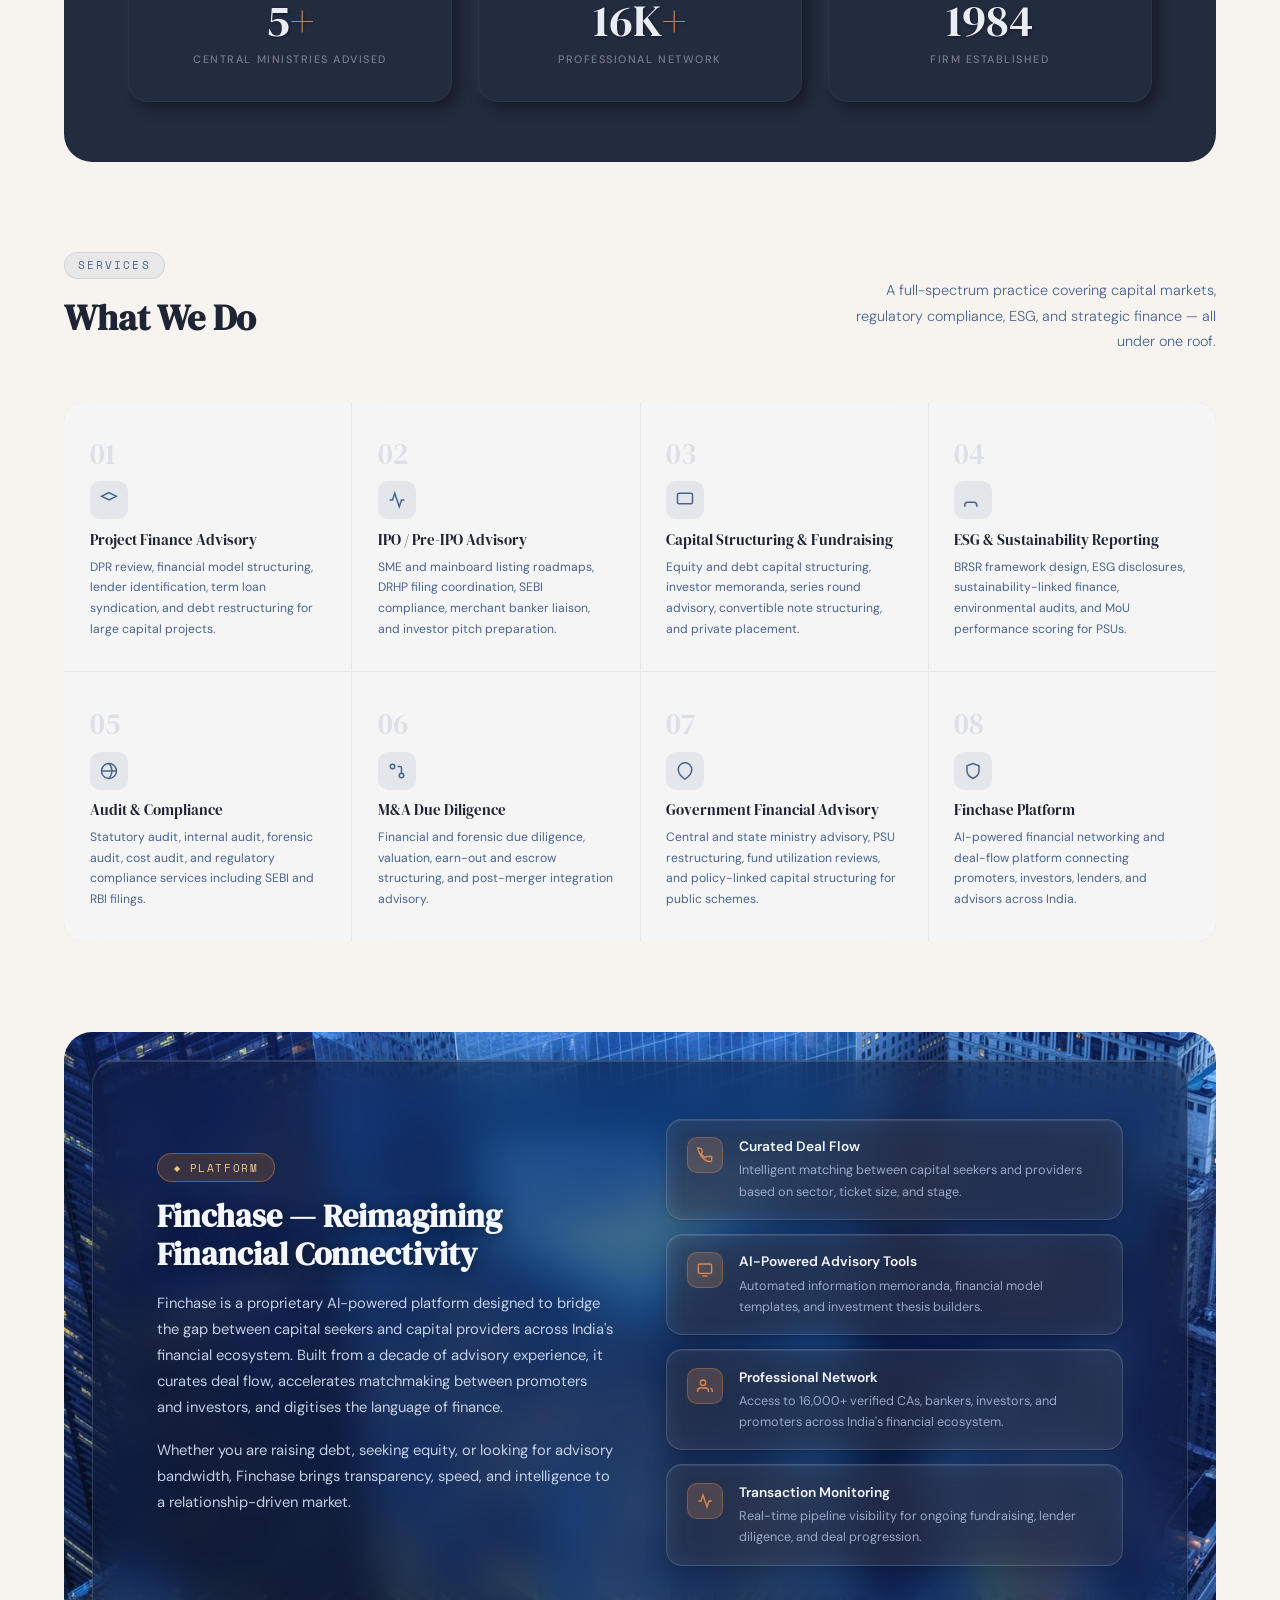
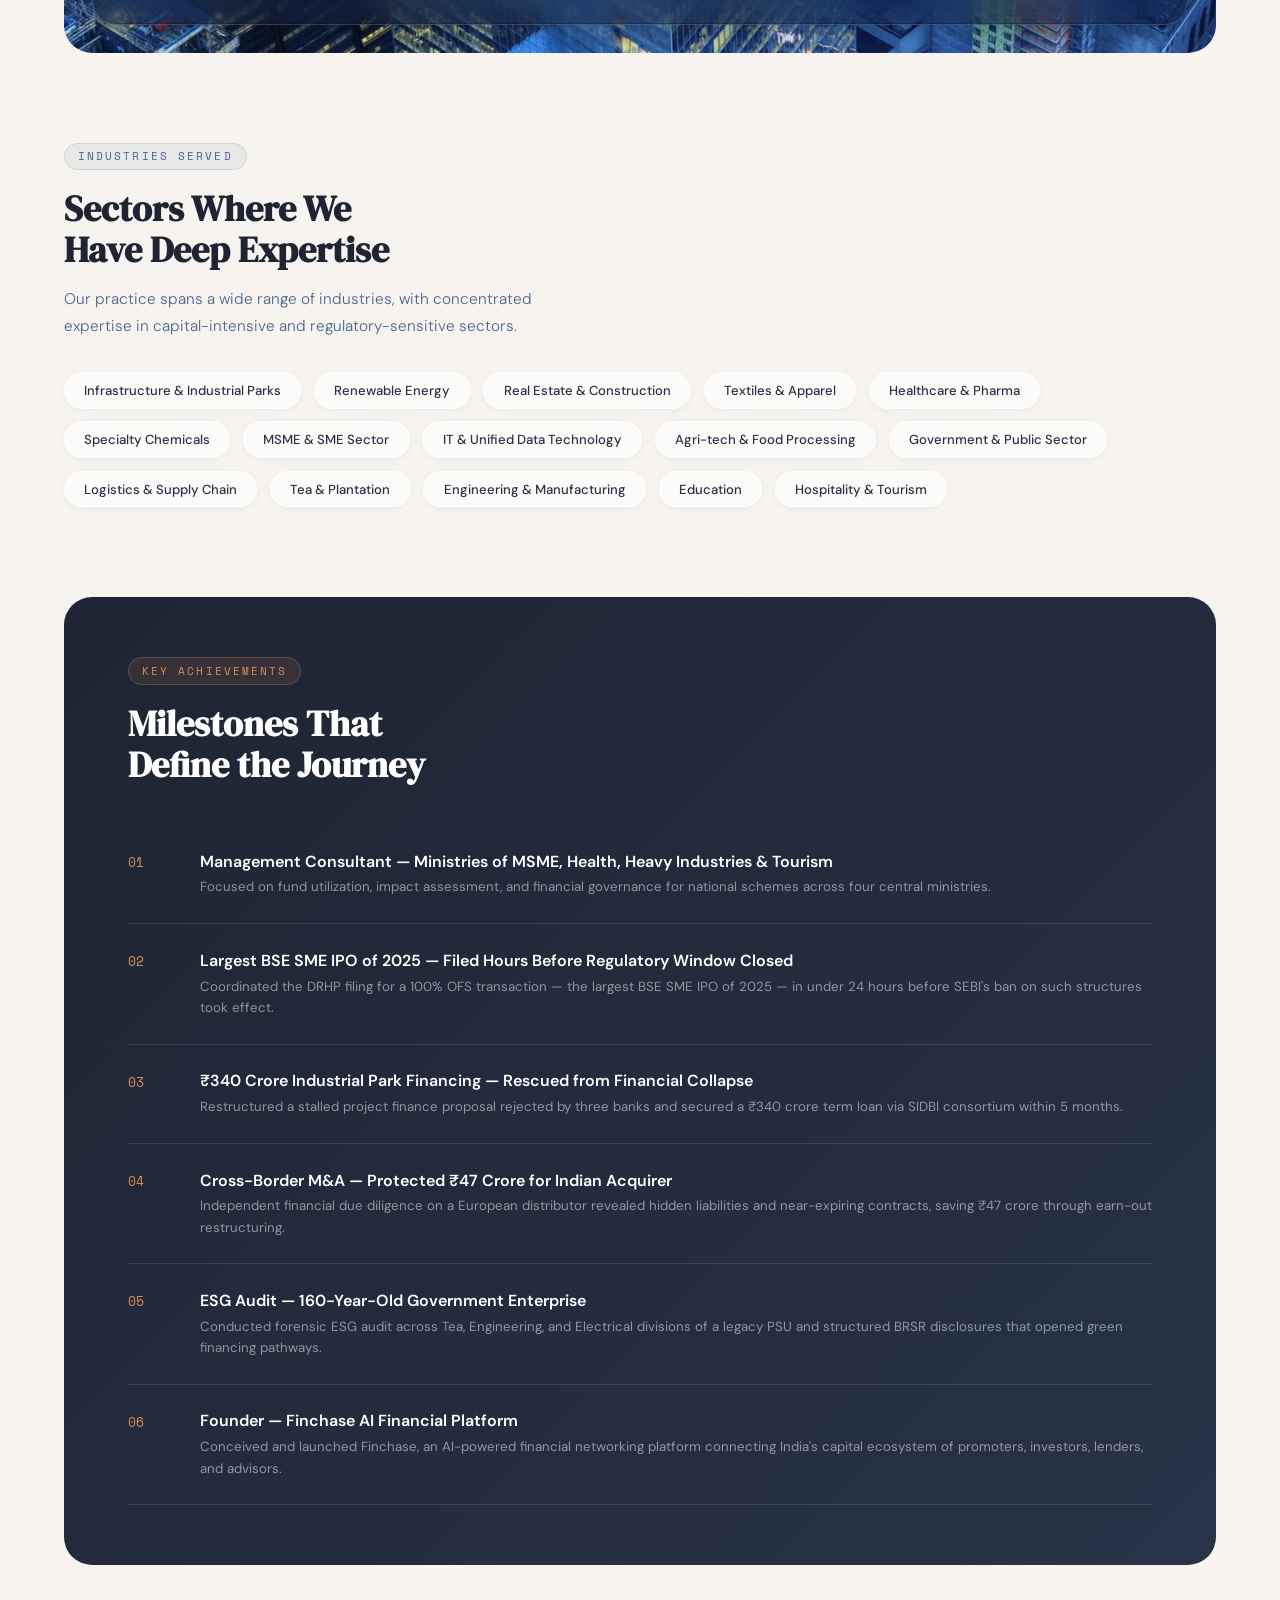
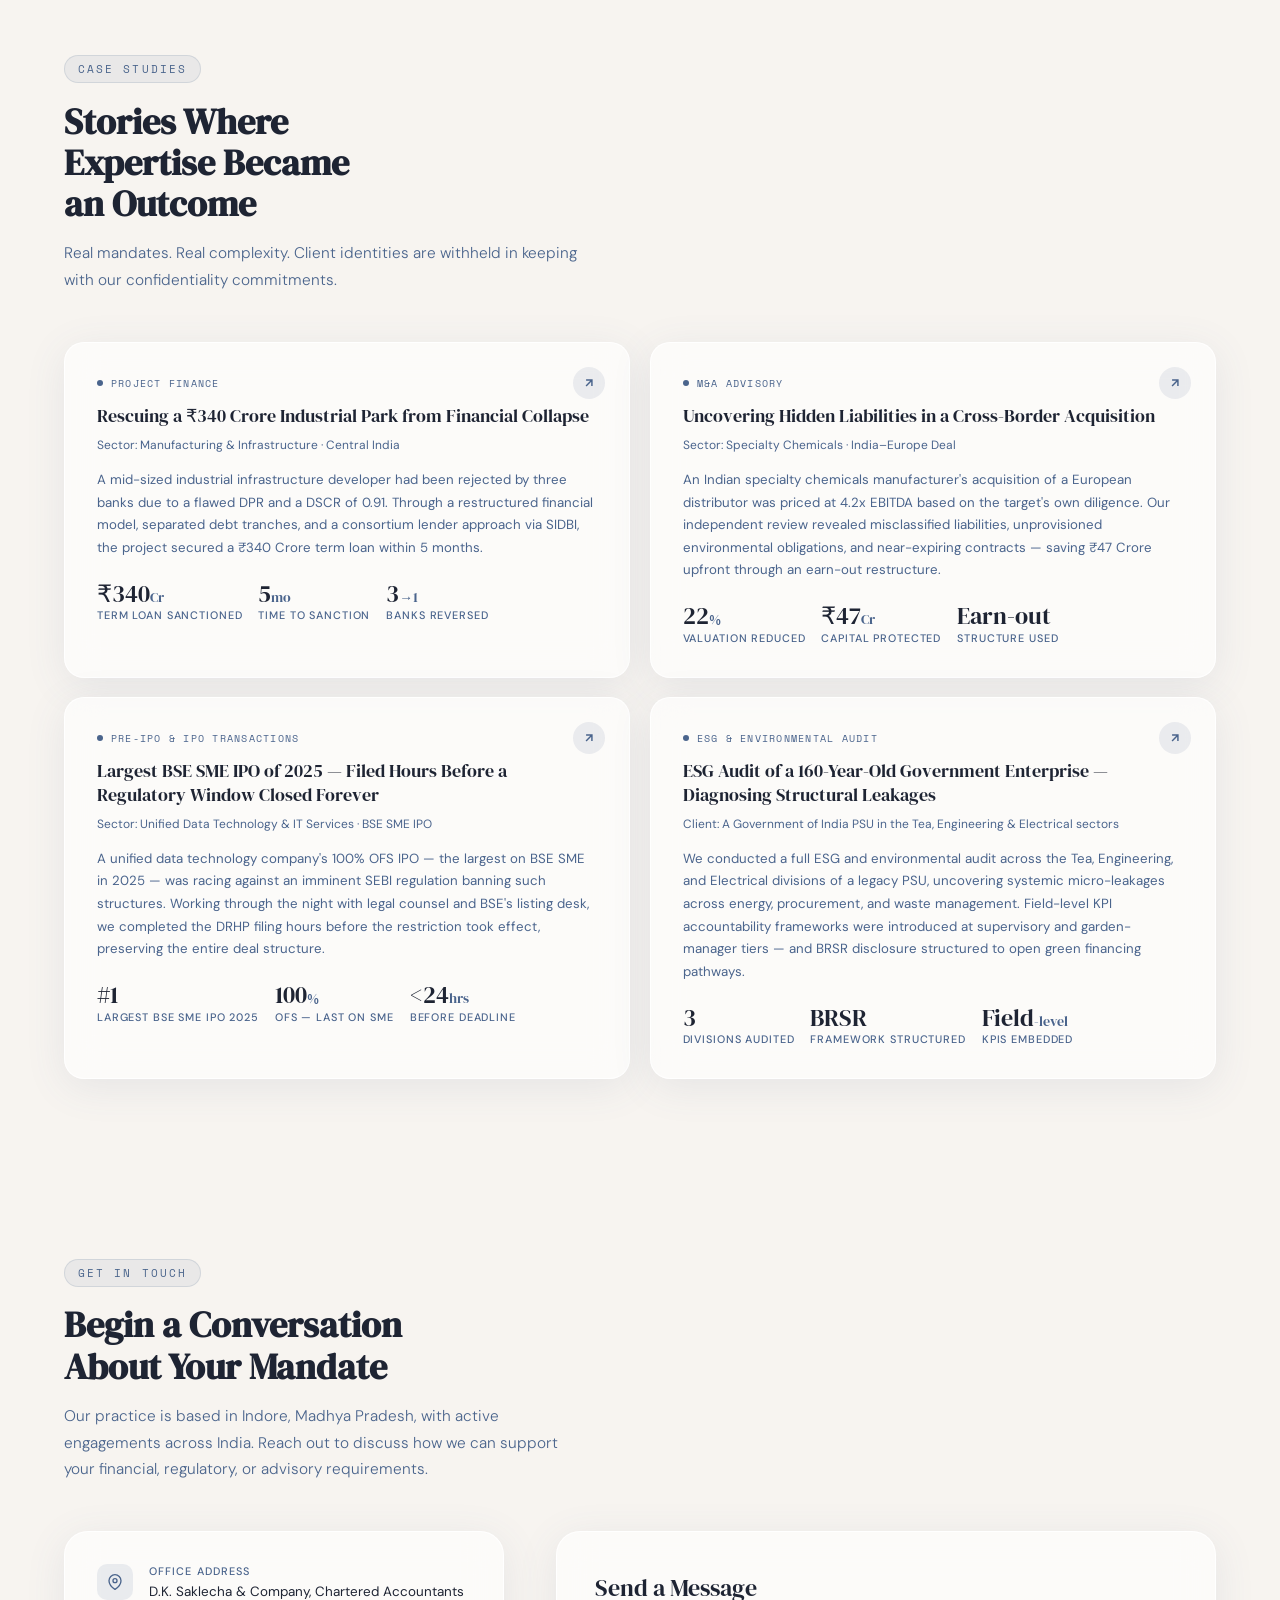
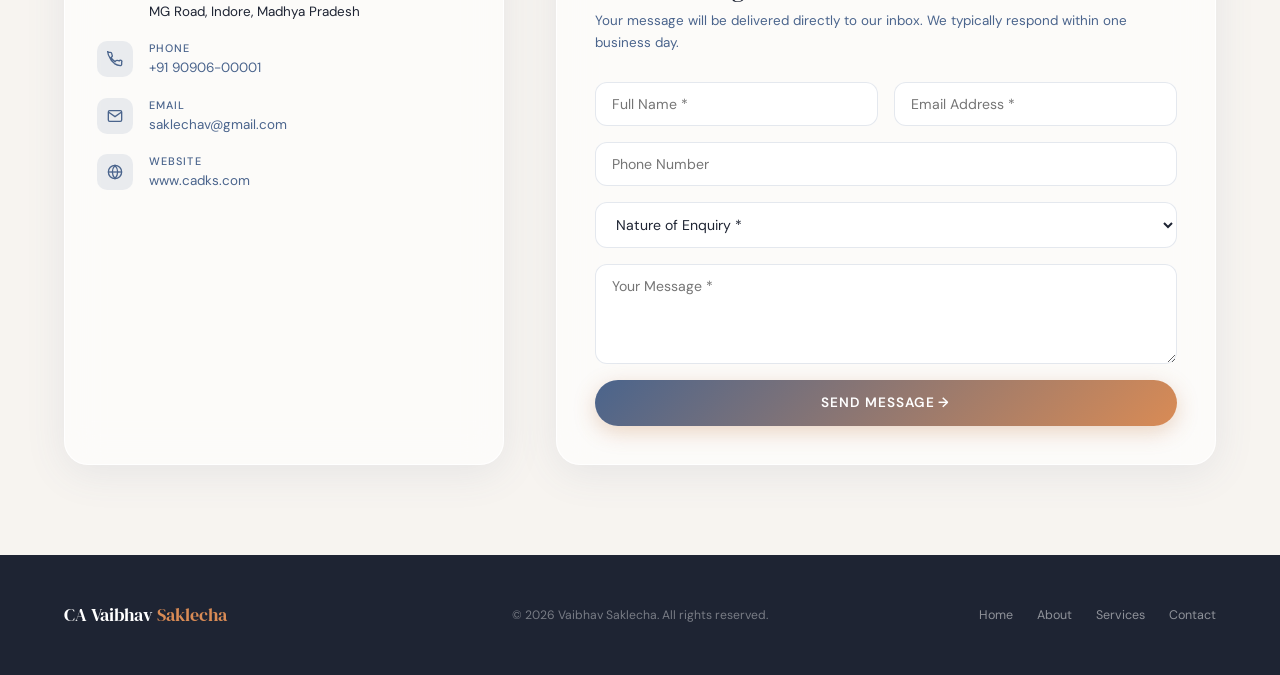
==== commit 9b837984: "index.html" ====
--- a/index.html
+++ b/index.html
@@ -445,67 +445,113 @@
   .svc-card:hover .svc-body { color: rgba(200,220,220,0.8); }
 
   /* ── FINCHASE ── */
+  /* ── FINCHASE SECTION WRAPPER — holds the full-bleed bg image ── */
+  .finchase-outer {
+    position: relative;
+    margin: 0 5vw;
+    border-radius: 28px;
+    overflow: hidden;
+  }
+  /* Full-bleed background image, sits completely behind everything */
+  .finchase-outer::before {
+    content: '';
+    position: absolute; inset: 0;
+    background-image: url('[data-uri]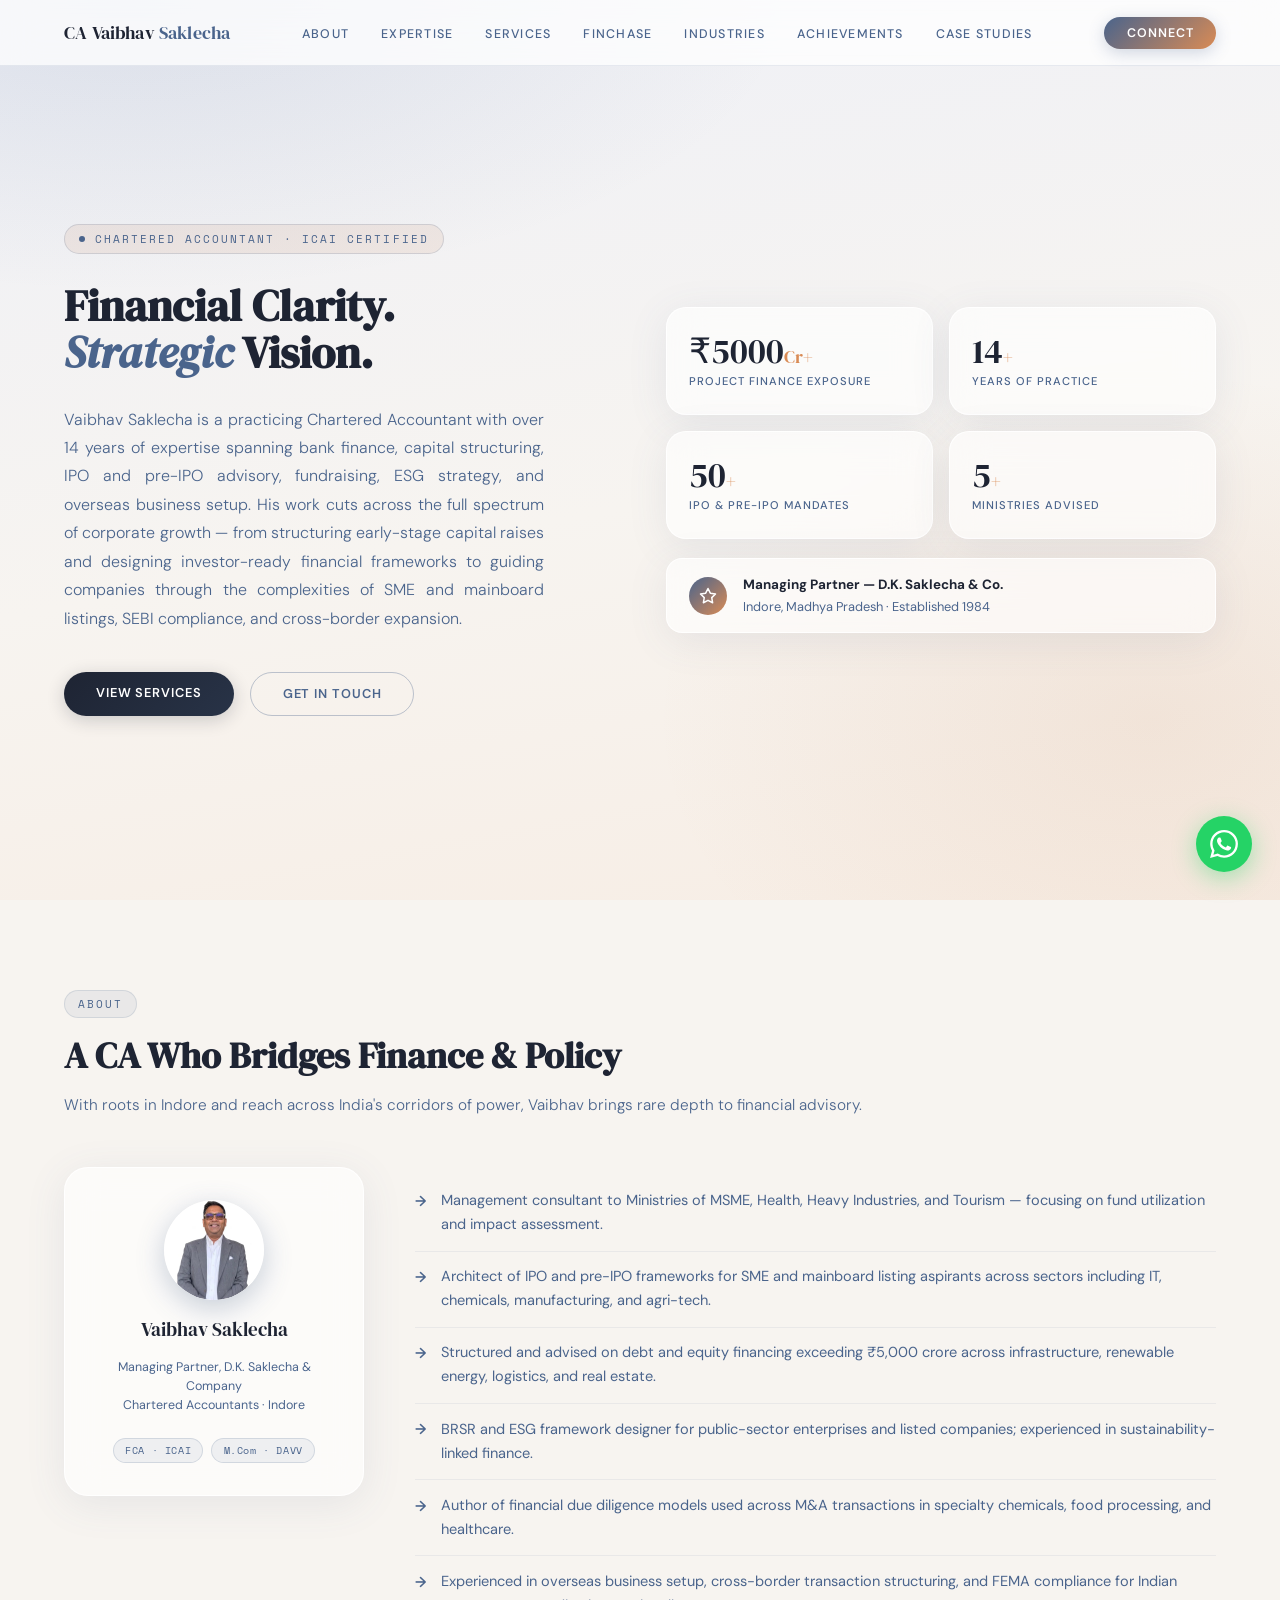
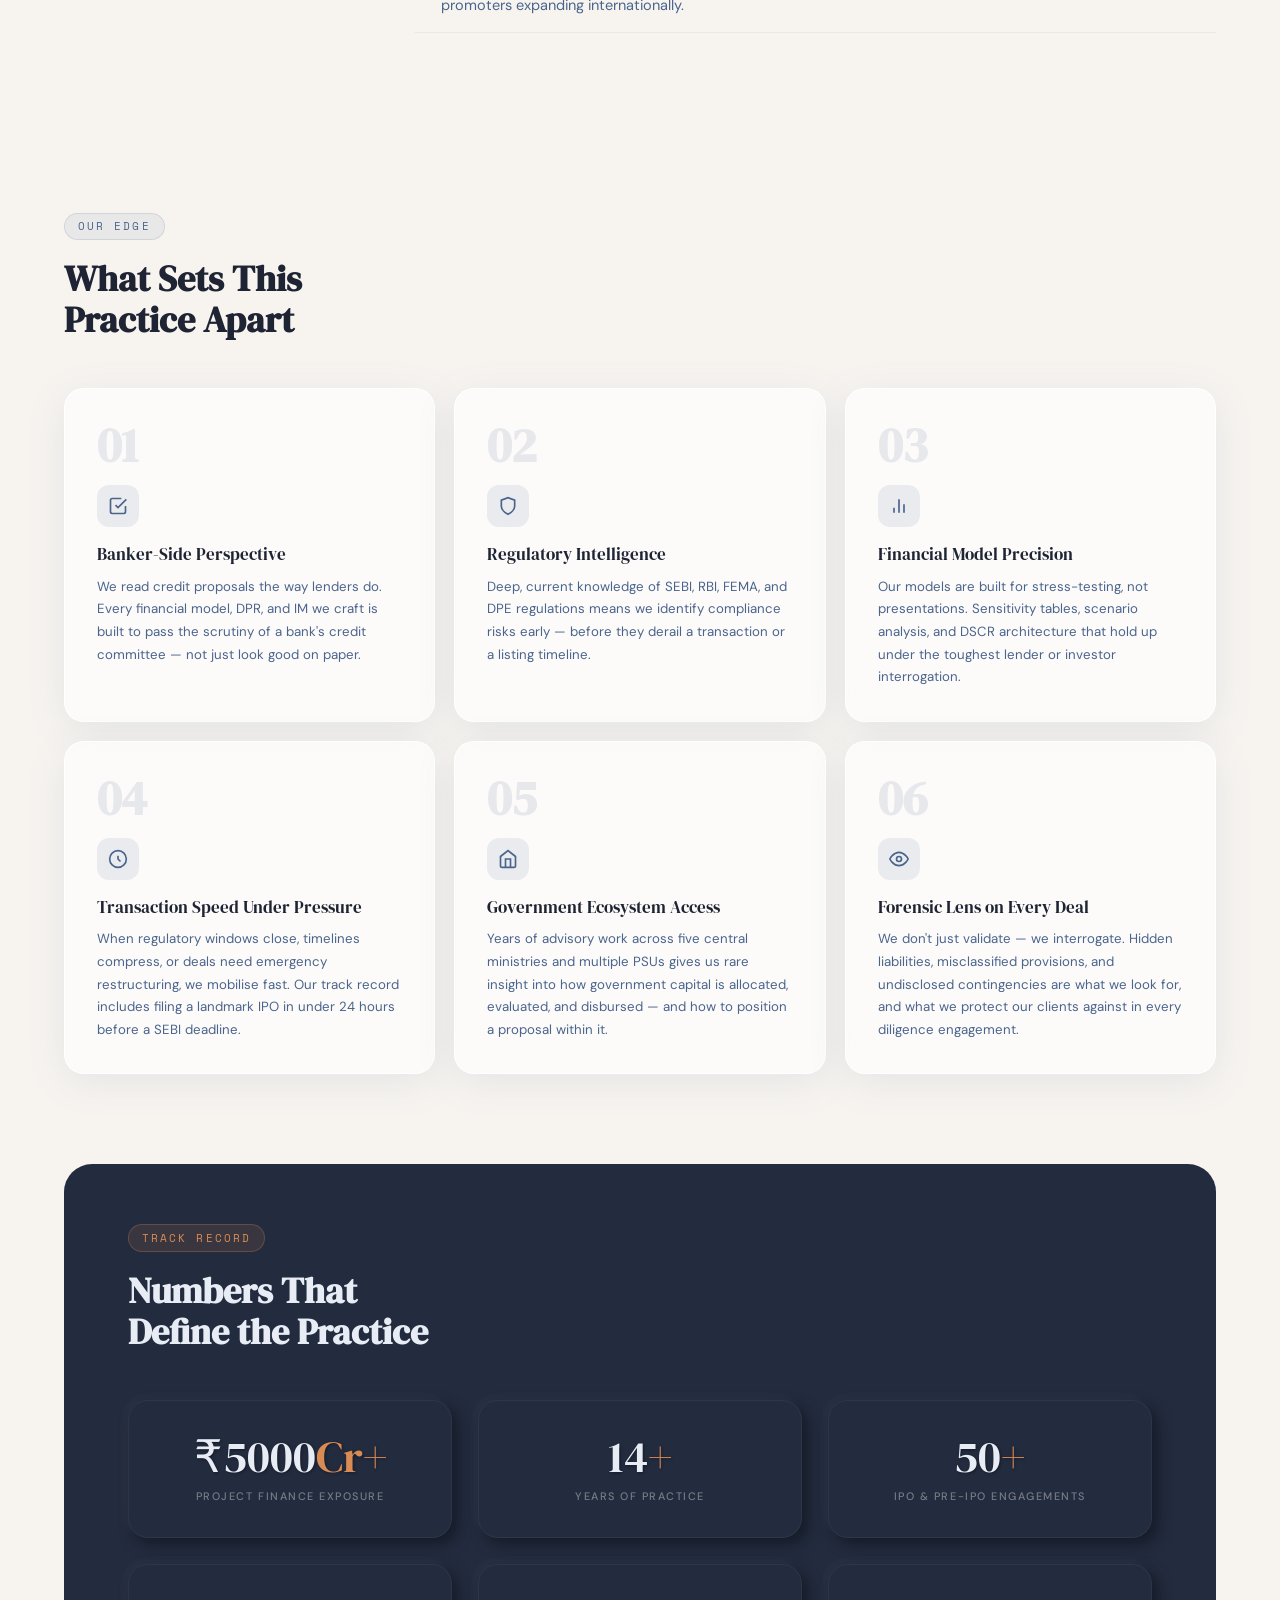
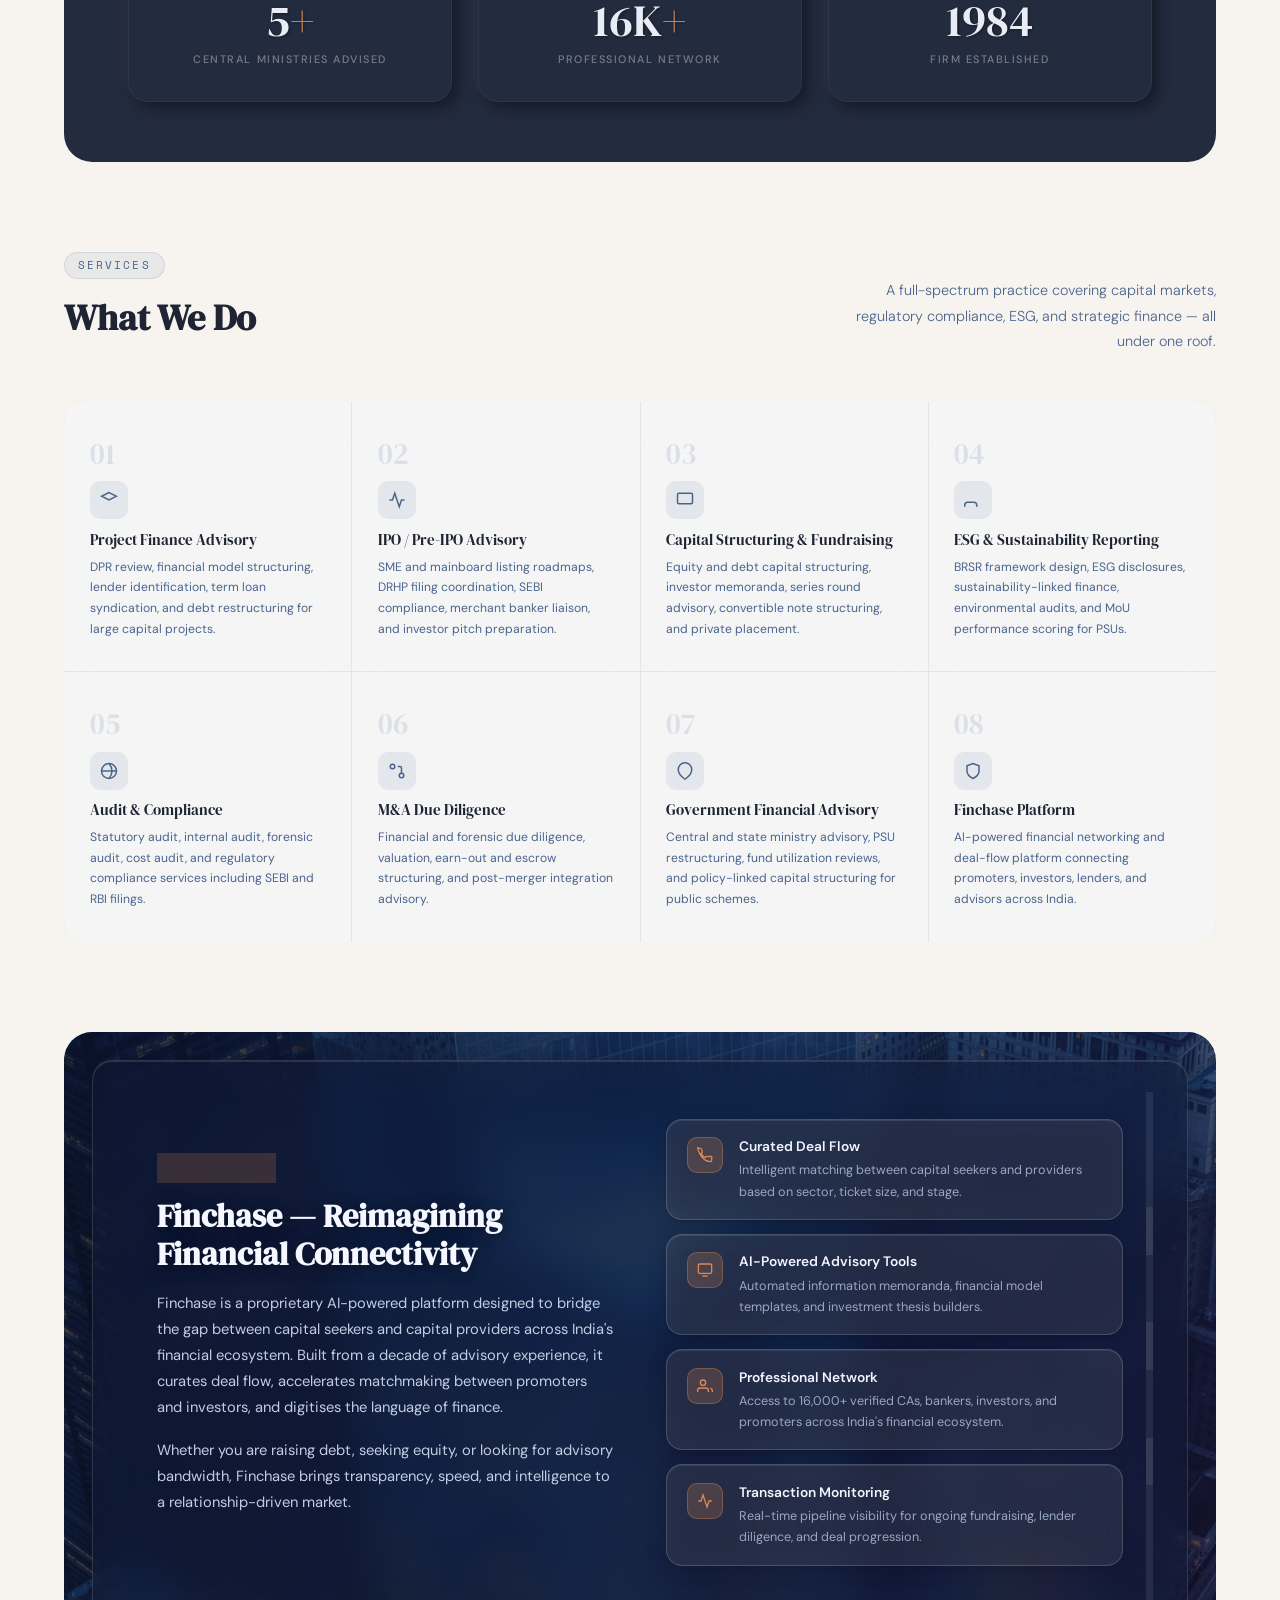
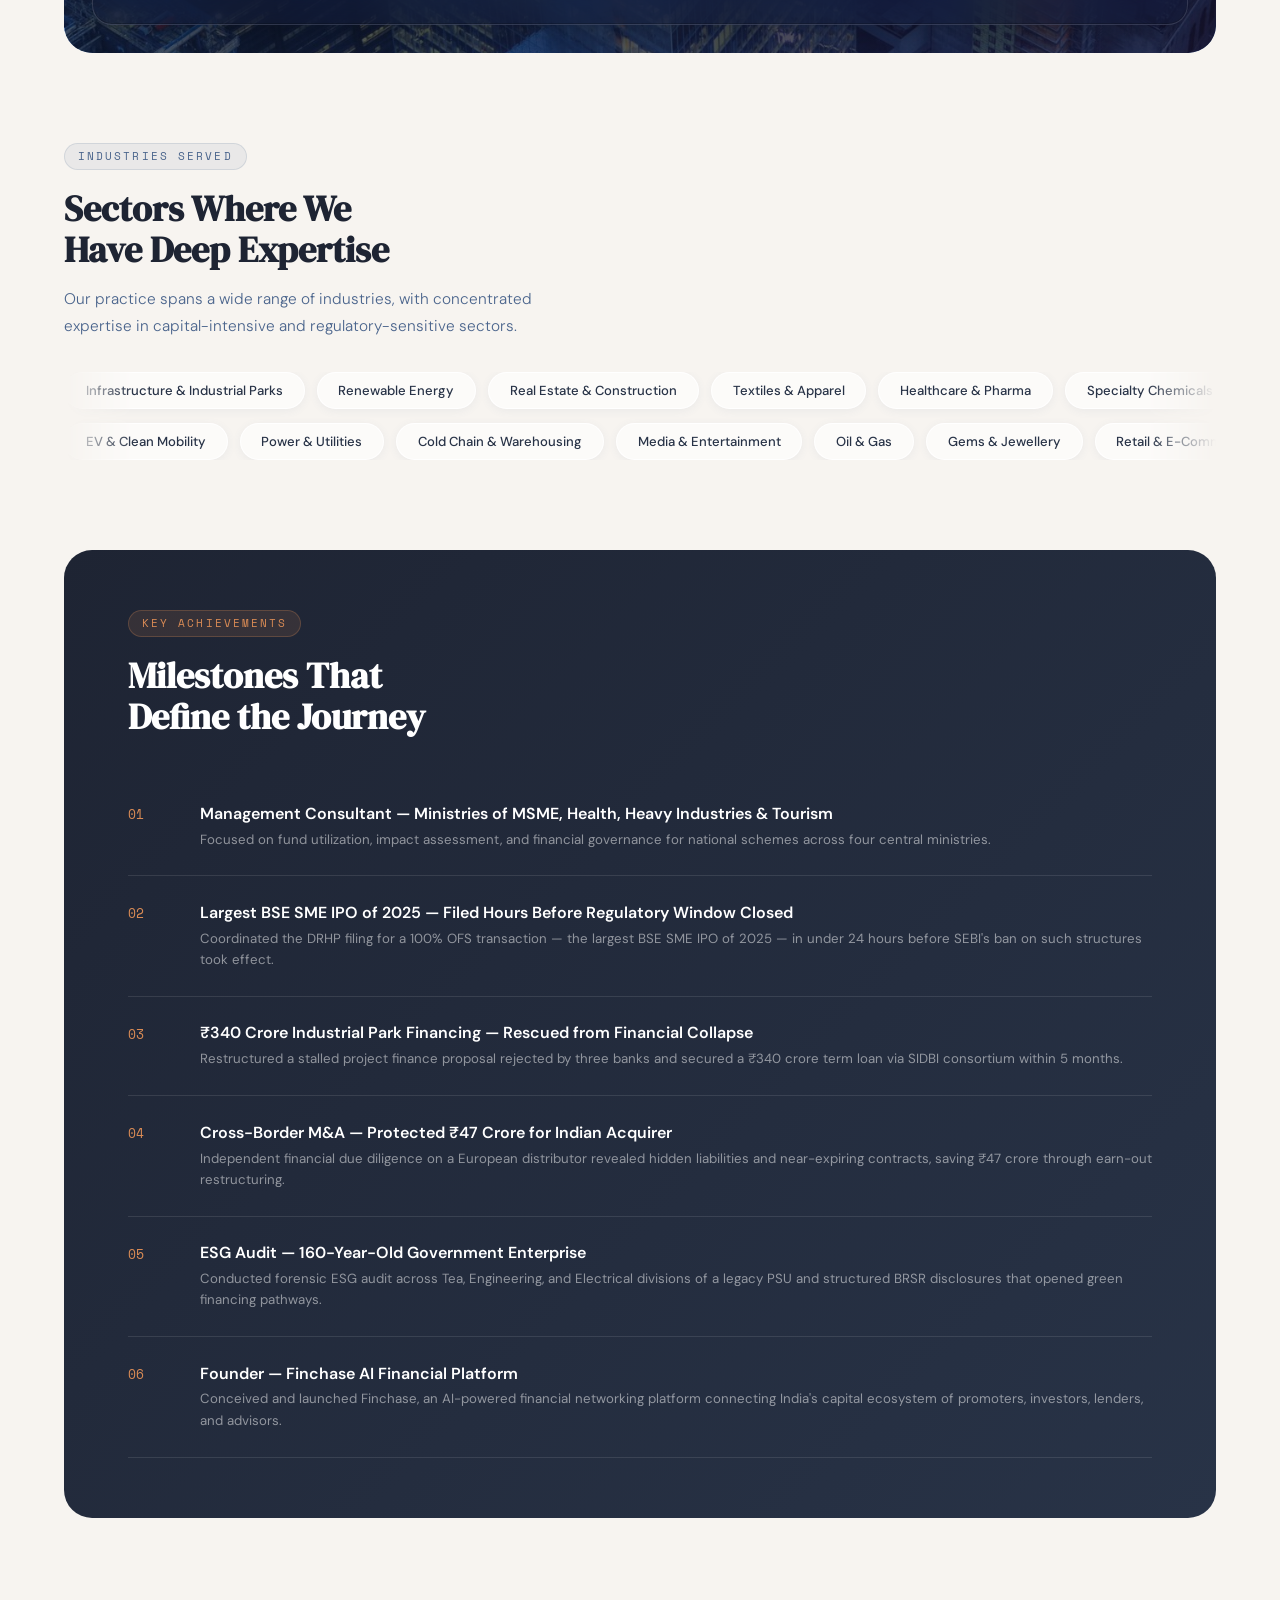
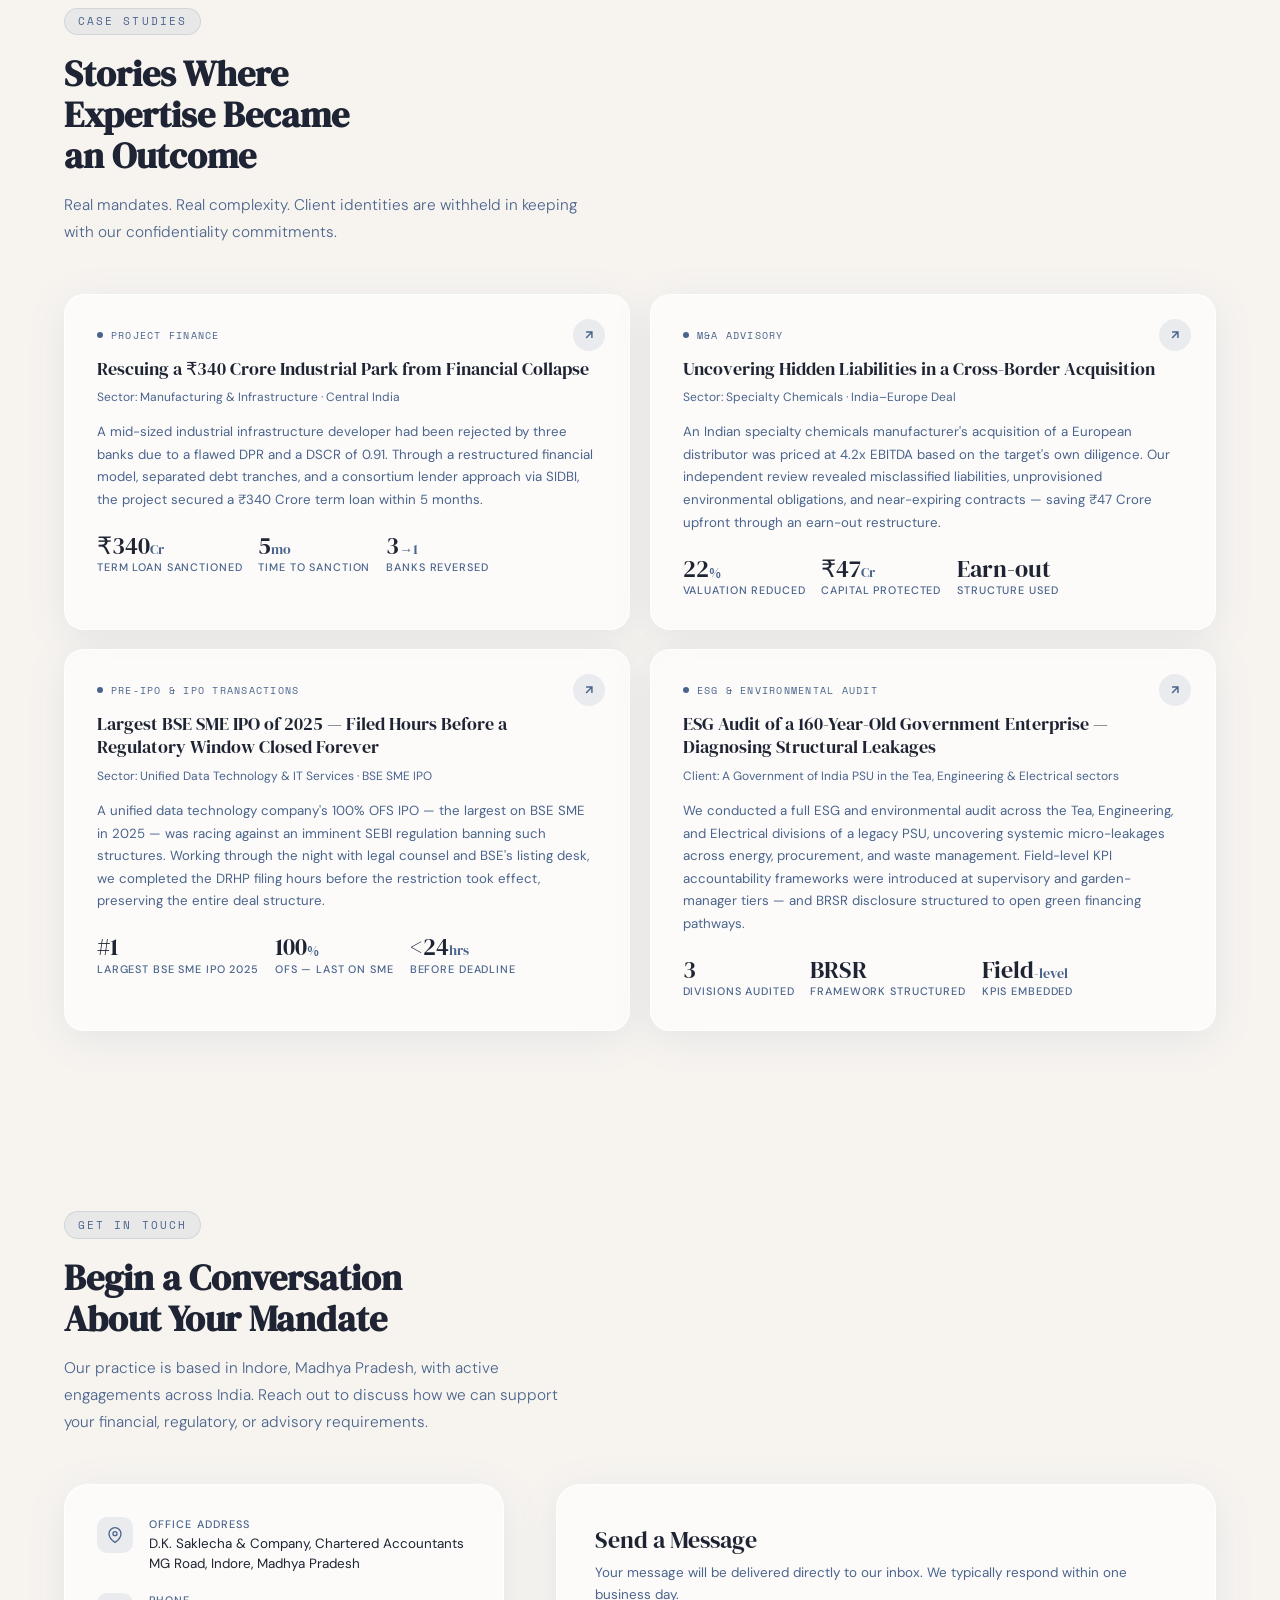
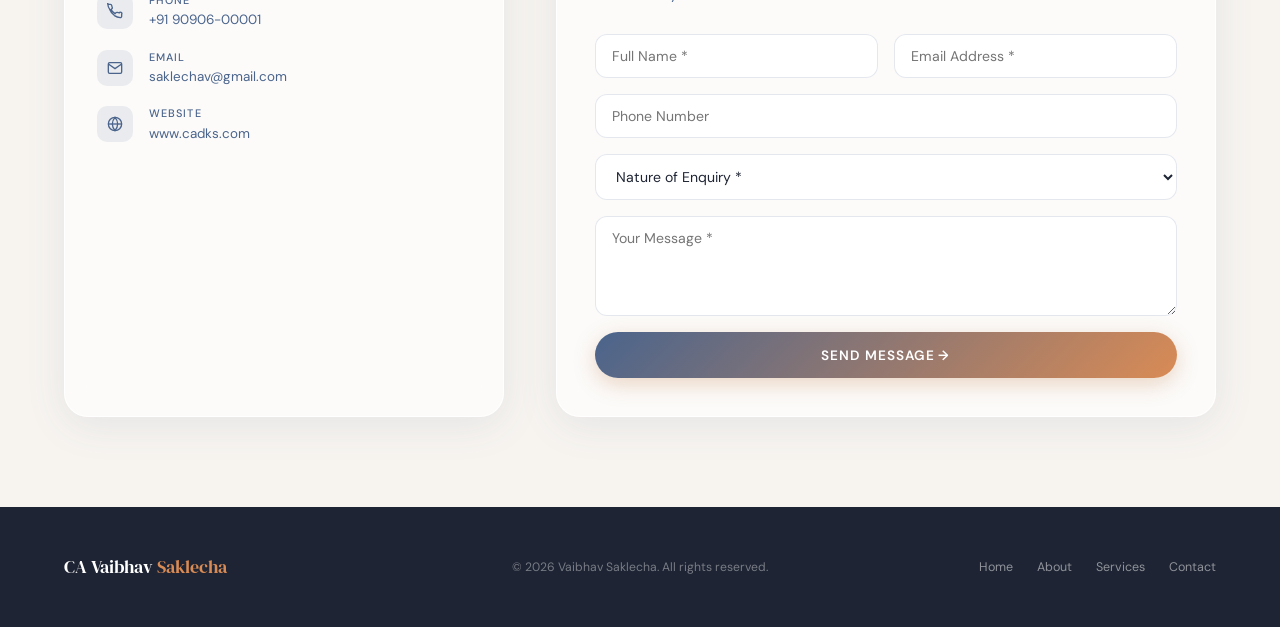
==== commit a448ba22: "index.html" ====
--- a/index.html
+++ b/index.html
@@ -445,49 +445,50 @@
   .svc-card:hover .svc-body { color: rgba(200,220,220,0.8); }
 
   /* ── FINCHASE ── */
-  /* ── FINCHASE SECTION WRAPPER — holds the full-bleed bg image ── */
+  /* ── FINCHASE: outer container is the full-bleed image ── */
   .finchase-outer {
     position: relative;
     margin: 0 5vw;
     border-radius: 28px;
-    overflow: hidden;
-  }
-  /* Full-bleed background image, sits completely behind everything */
+    overflow: hidden;          /* clips the bg image to rounded corners */
+    /* THE IMAGE lives here, flush to every edge */
+    background-image: url('[data-uri]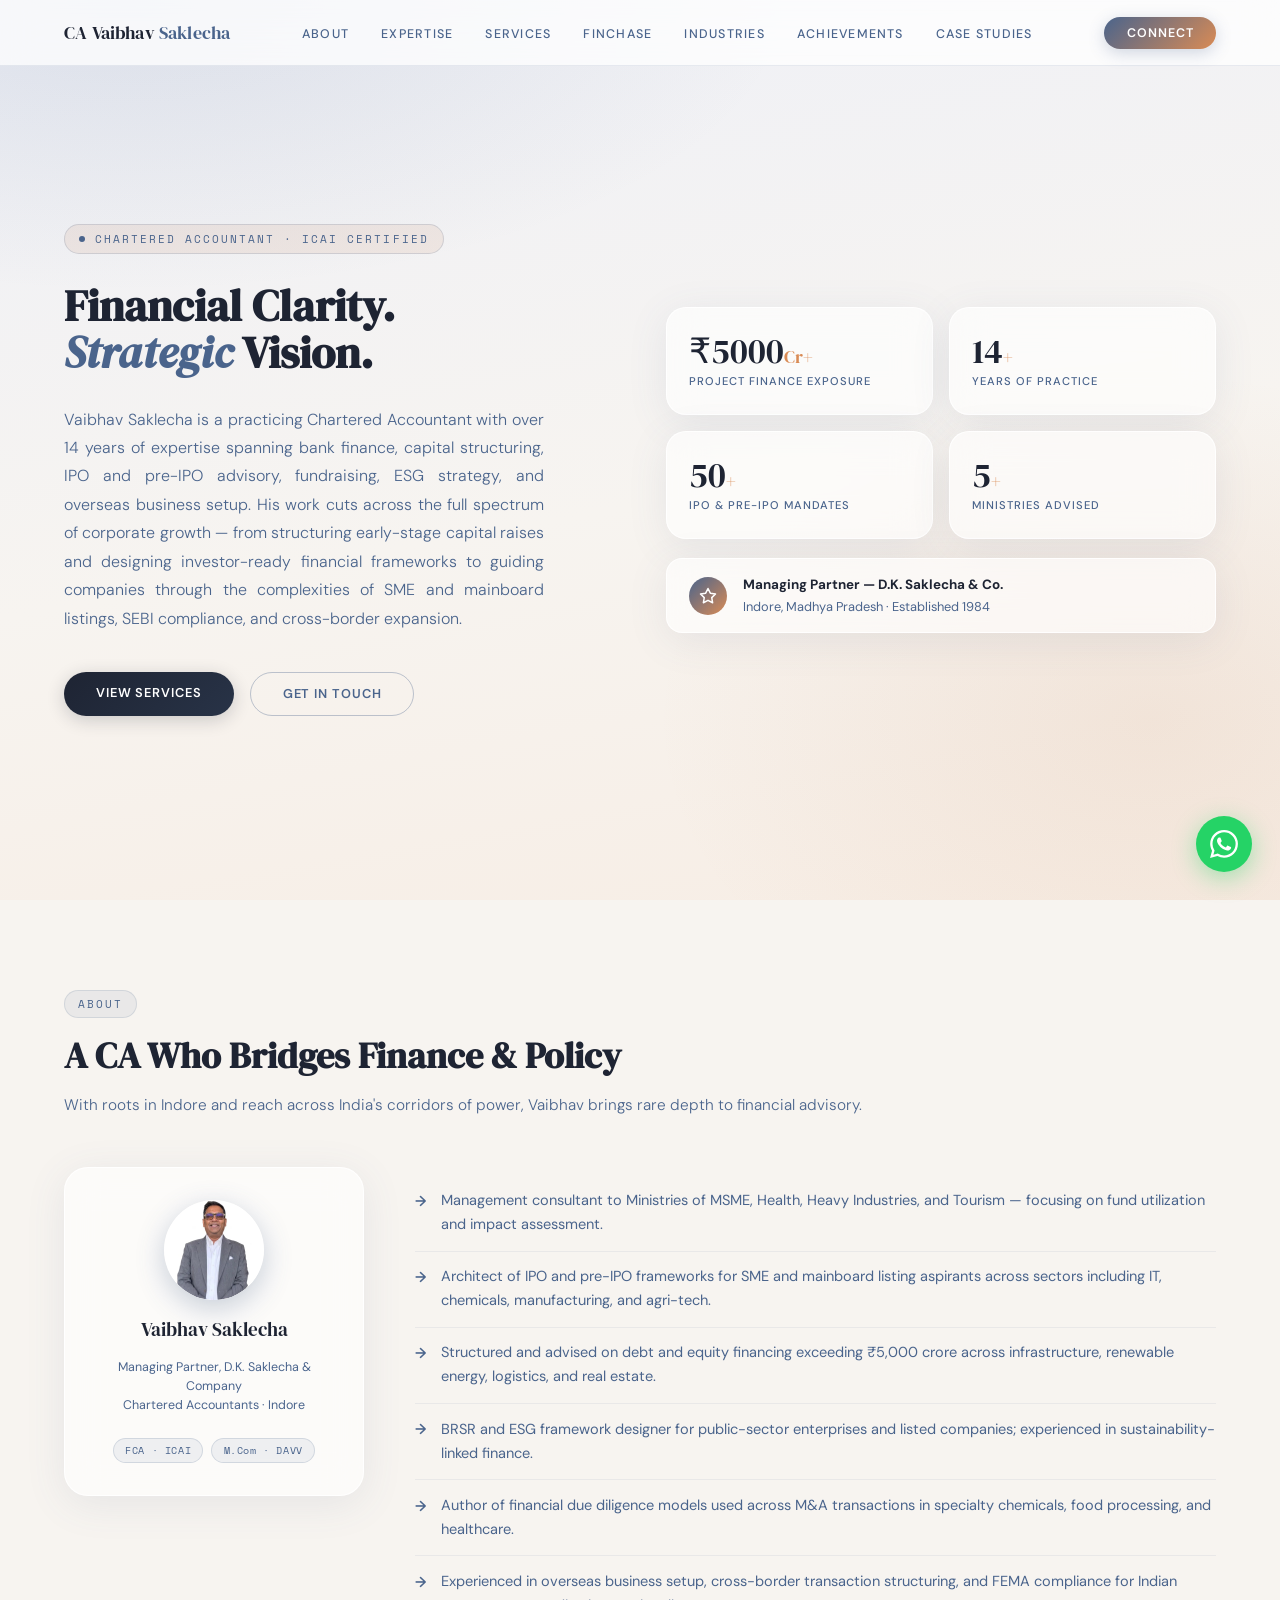
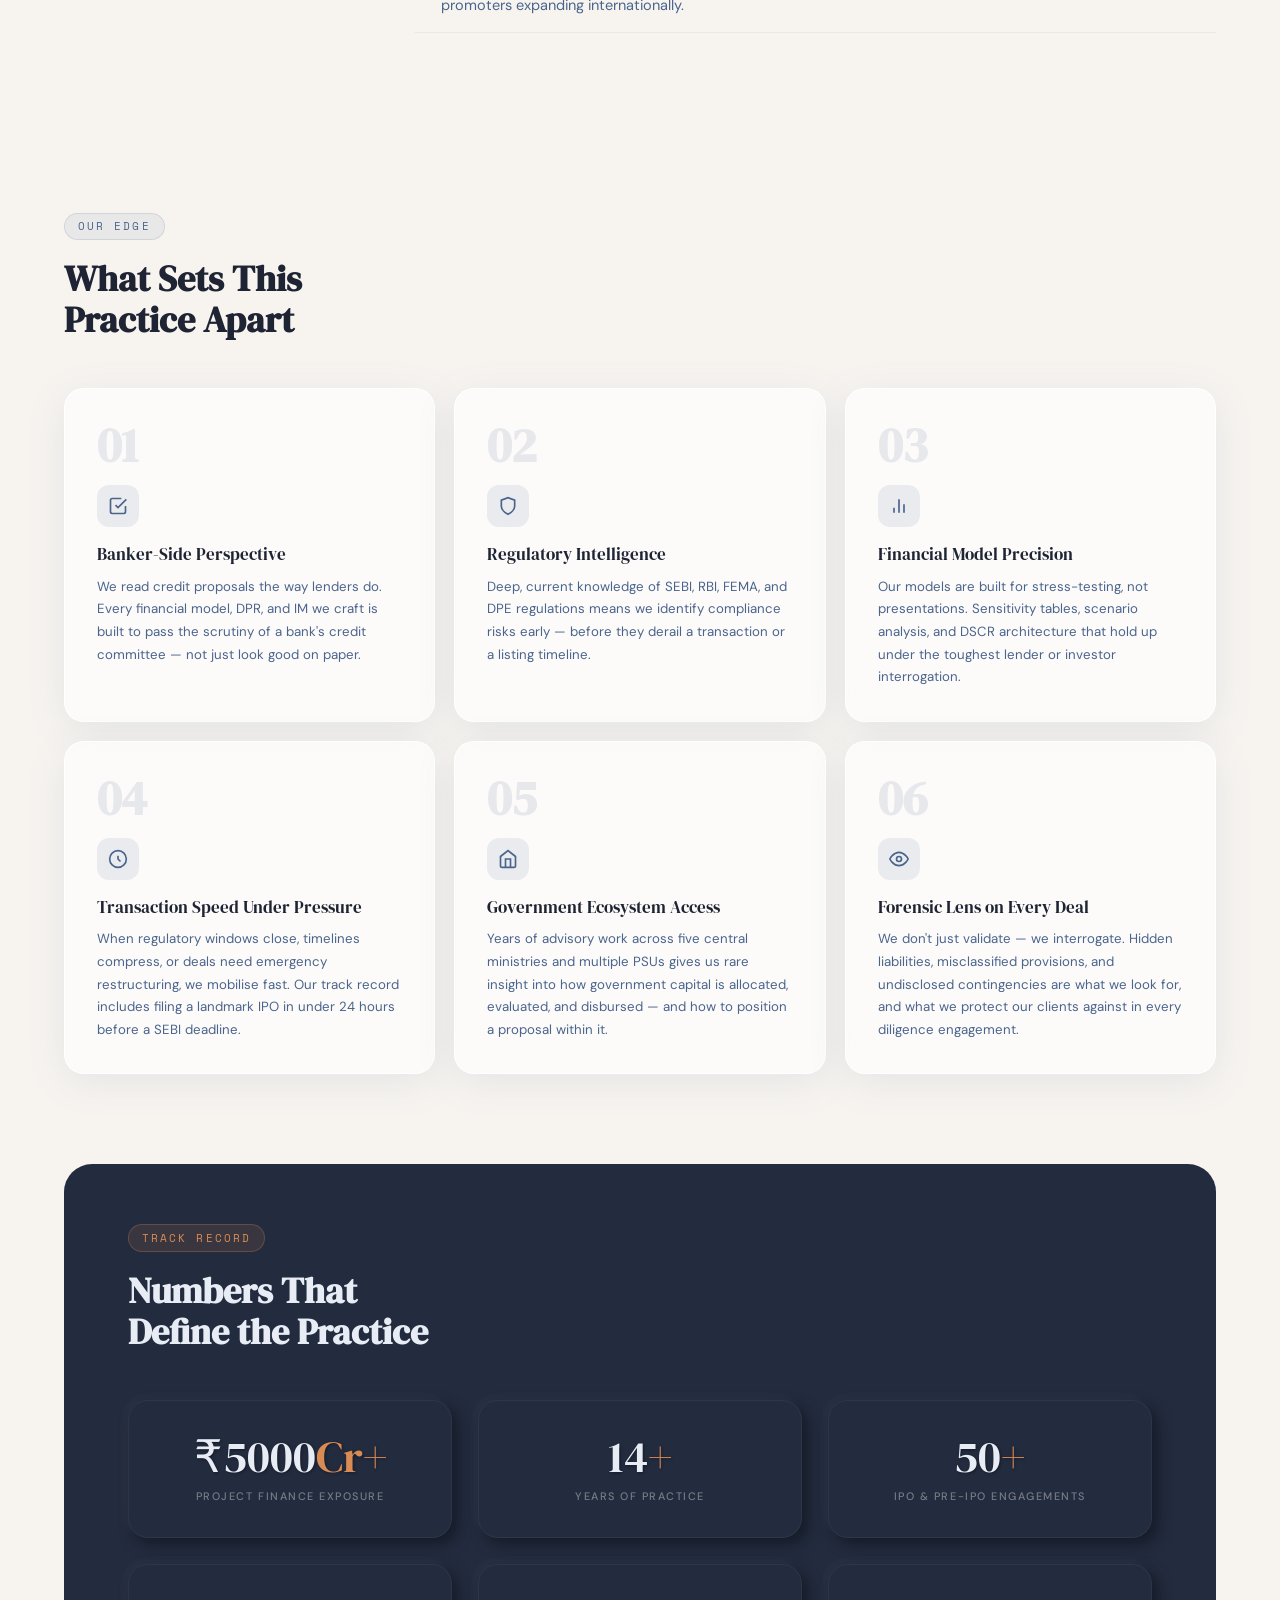
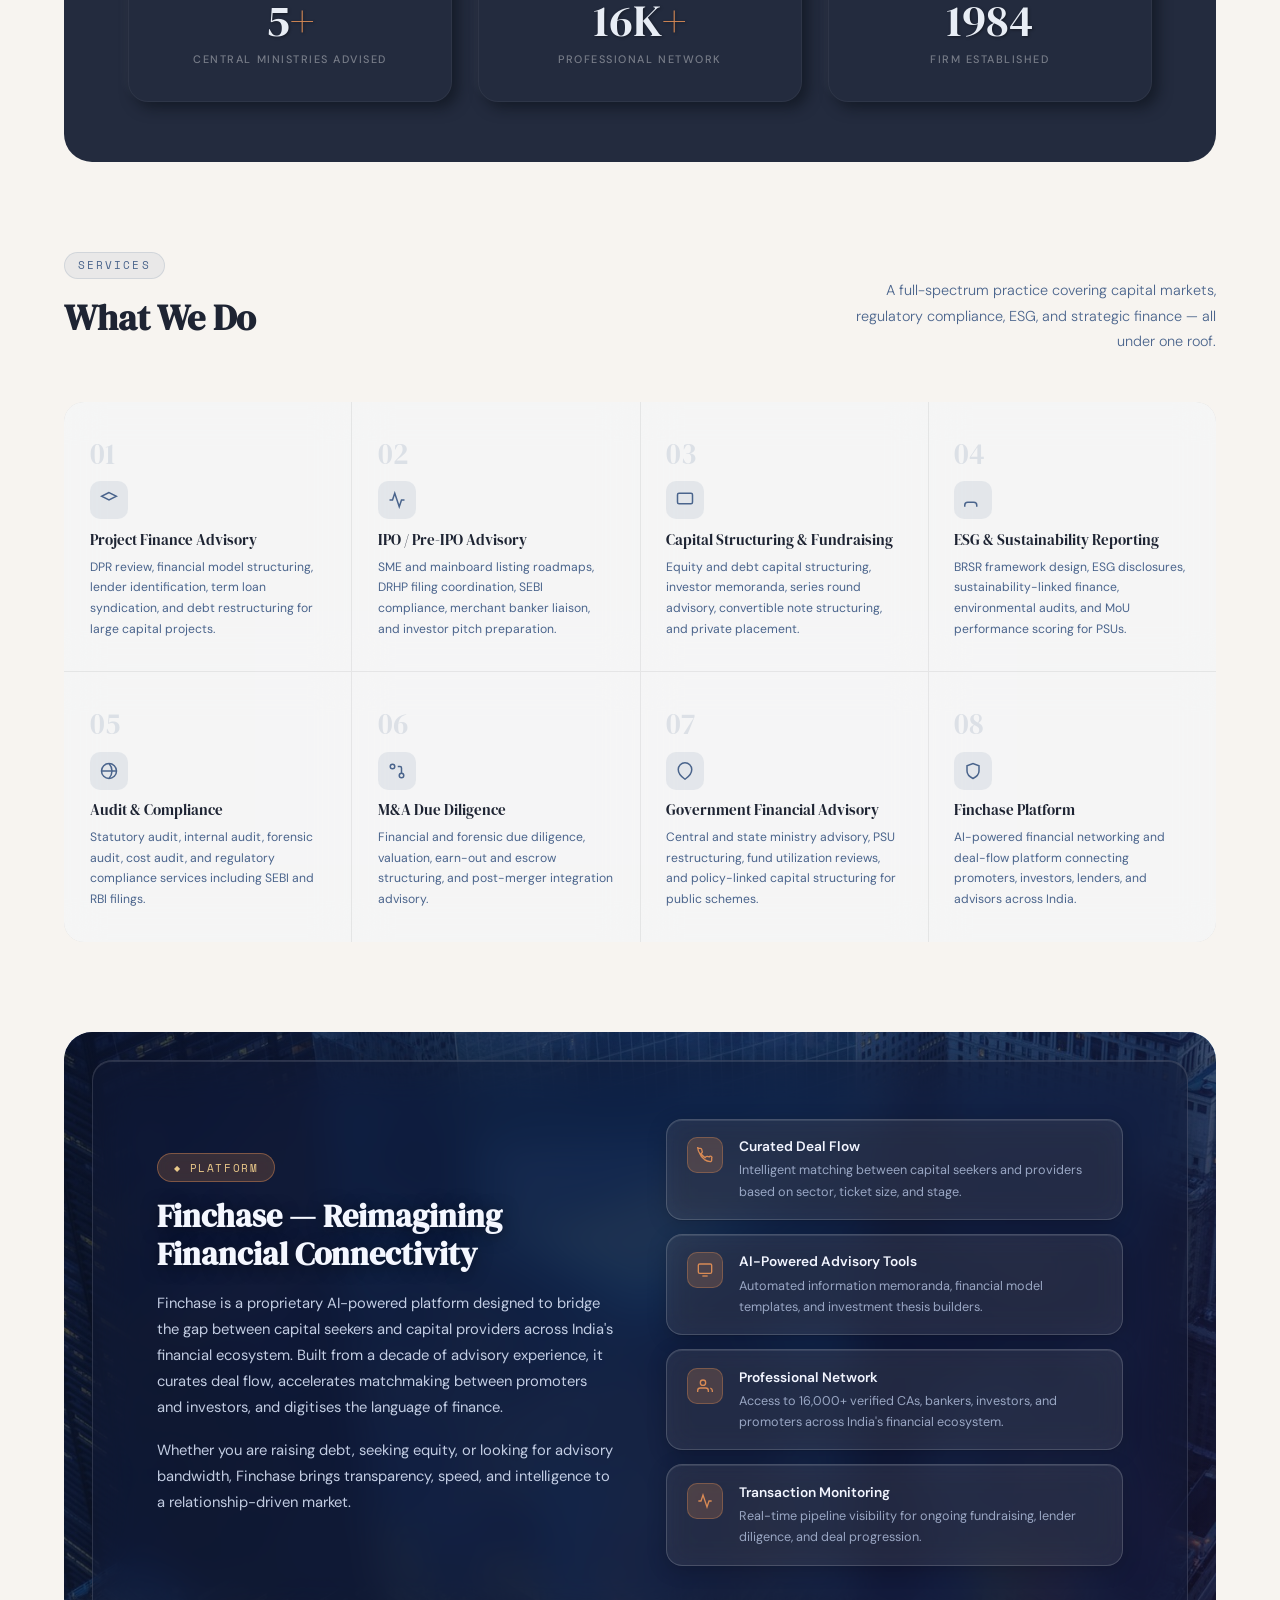
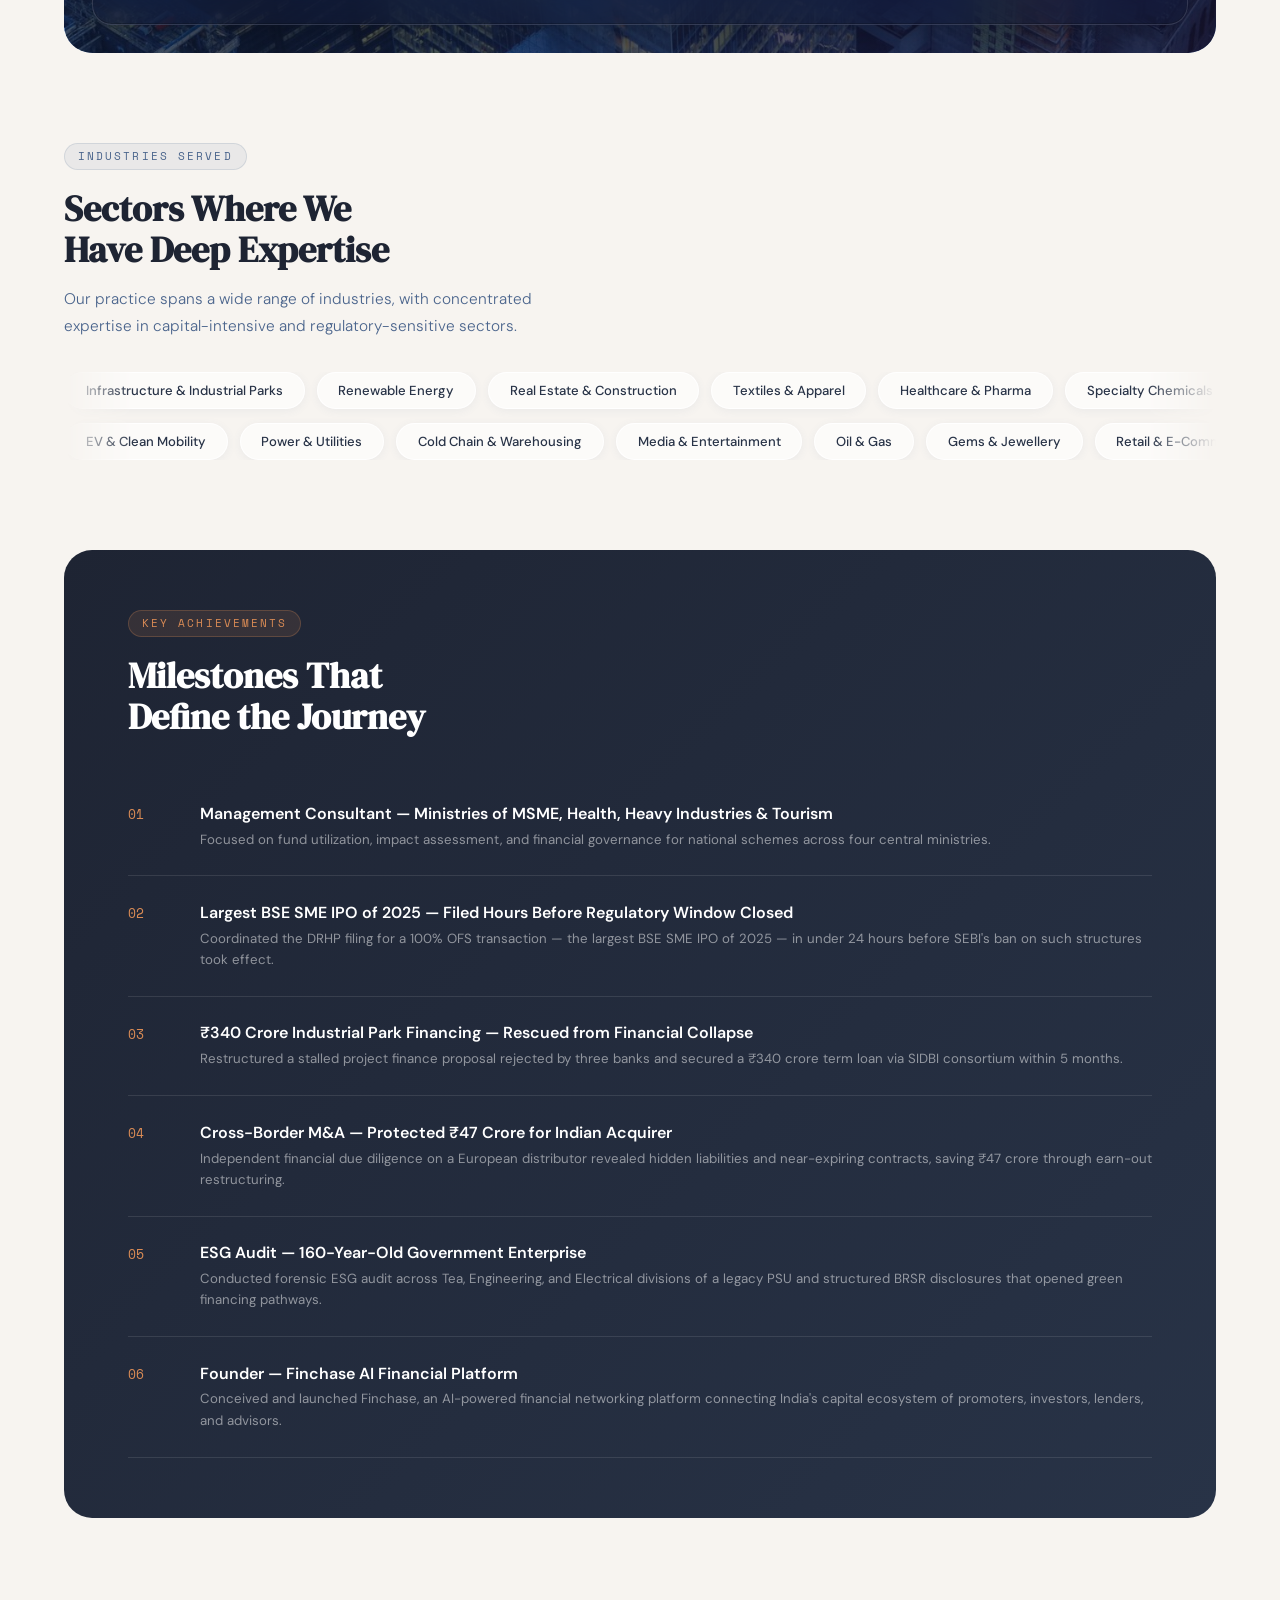
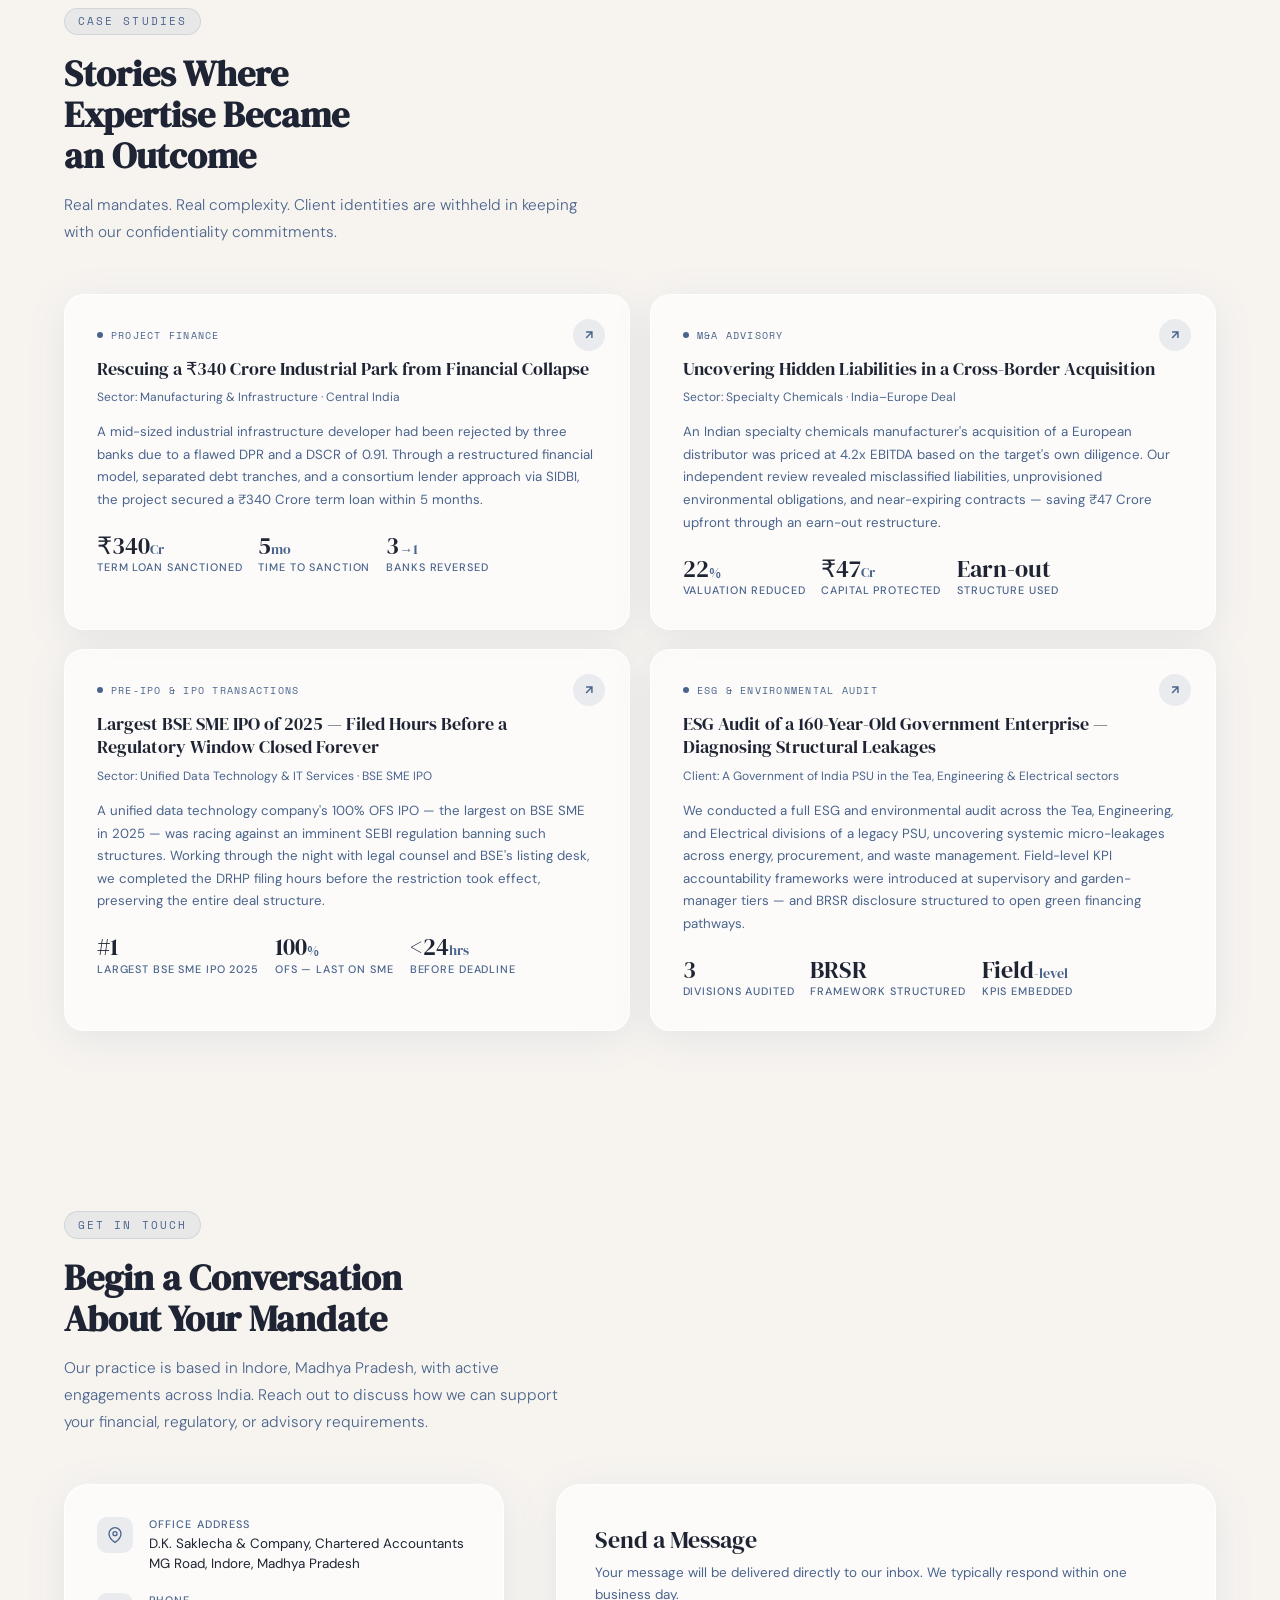
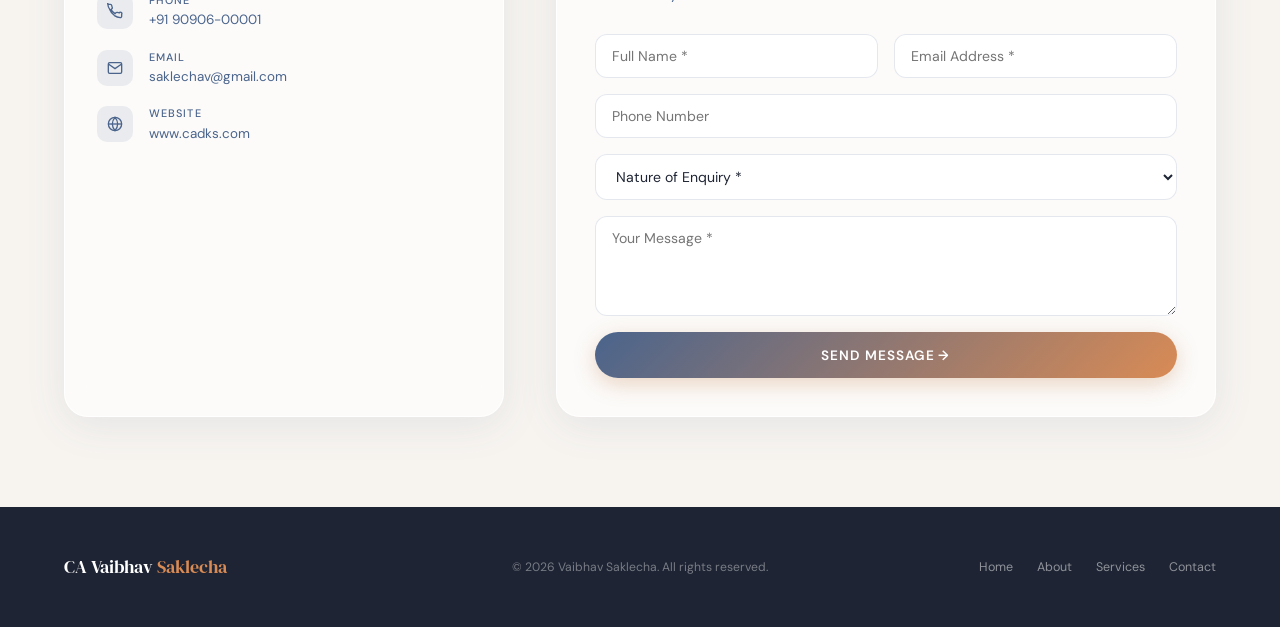
==== commit 06ca2263: "index.html" ====
--- a/index.html
+++ b/index.html
@@ -582,8 +582,8 @@
   }
   .ind-pill:hover {
     background: linear-gradient(135deg, var(--teal), var(--teal-light));
-    color: white; border-color: transparent; transform: translateY(-2px);
-    box-shadow: 0 6px 18px rgba(74,100,140,0.18);
+    color: white; border-color: transparent;
+    box-shadow: 0 4px 14px rgba(74,100,140,0.18);
   }
 
   /* ── ACHIEVEMENTS ── */
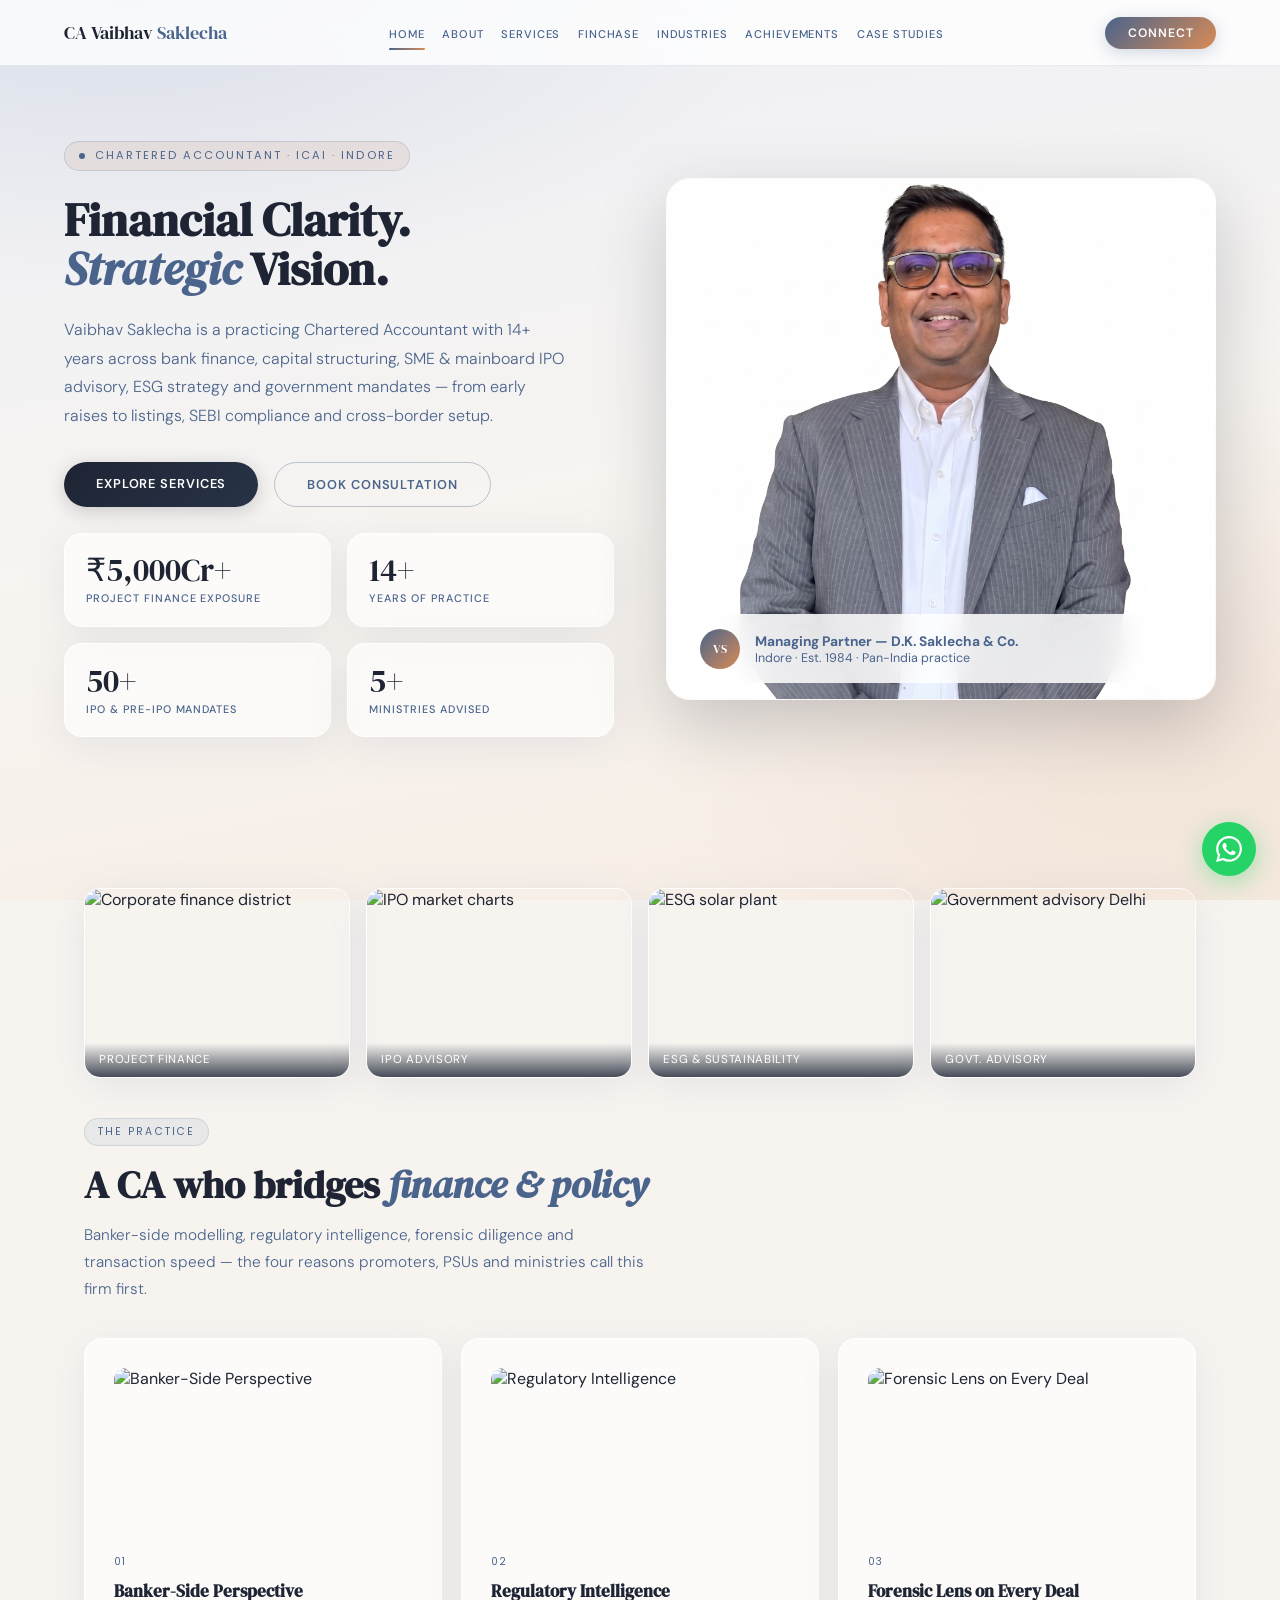
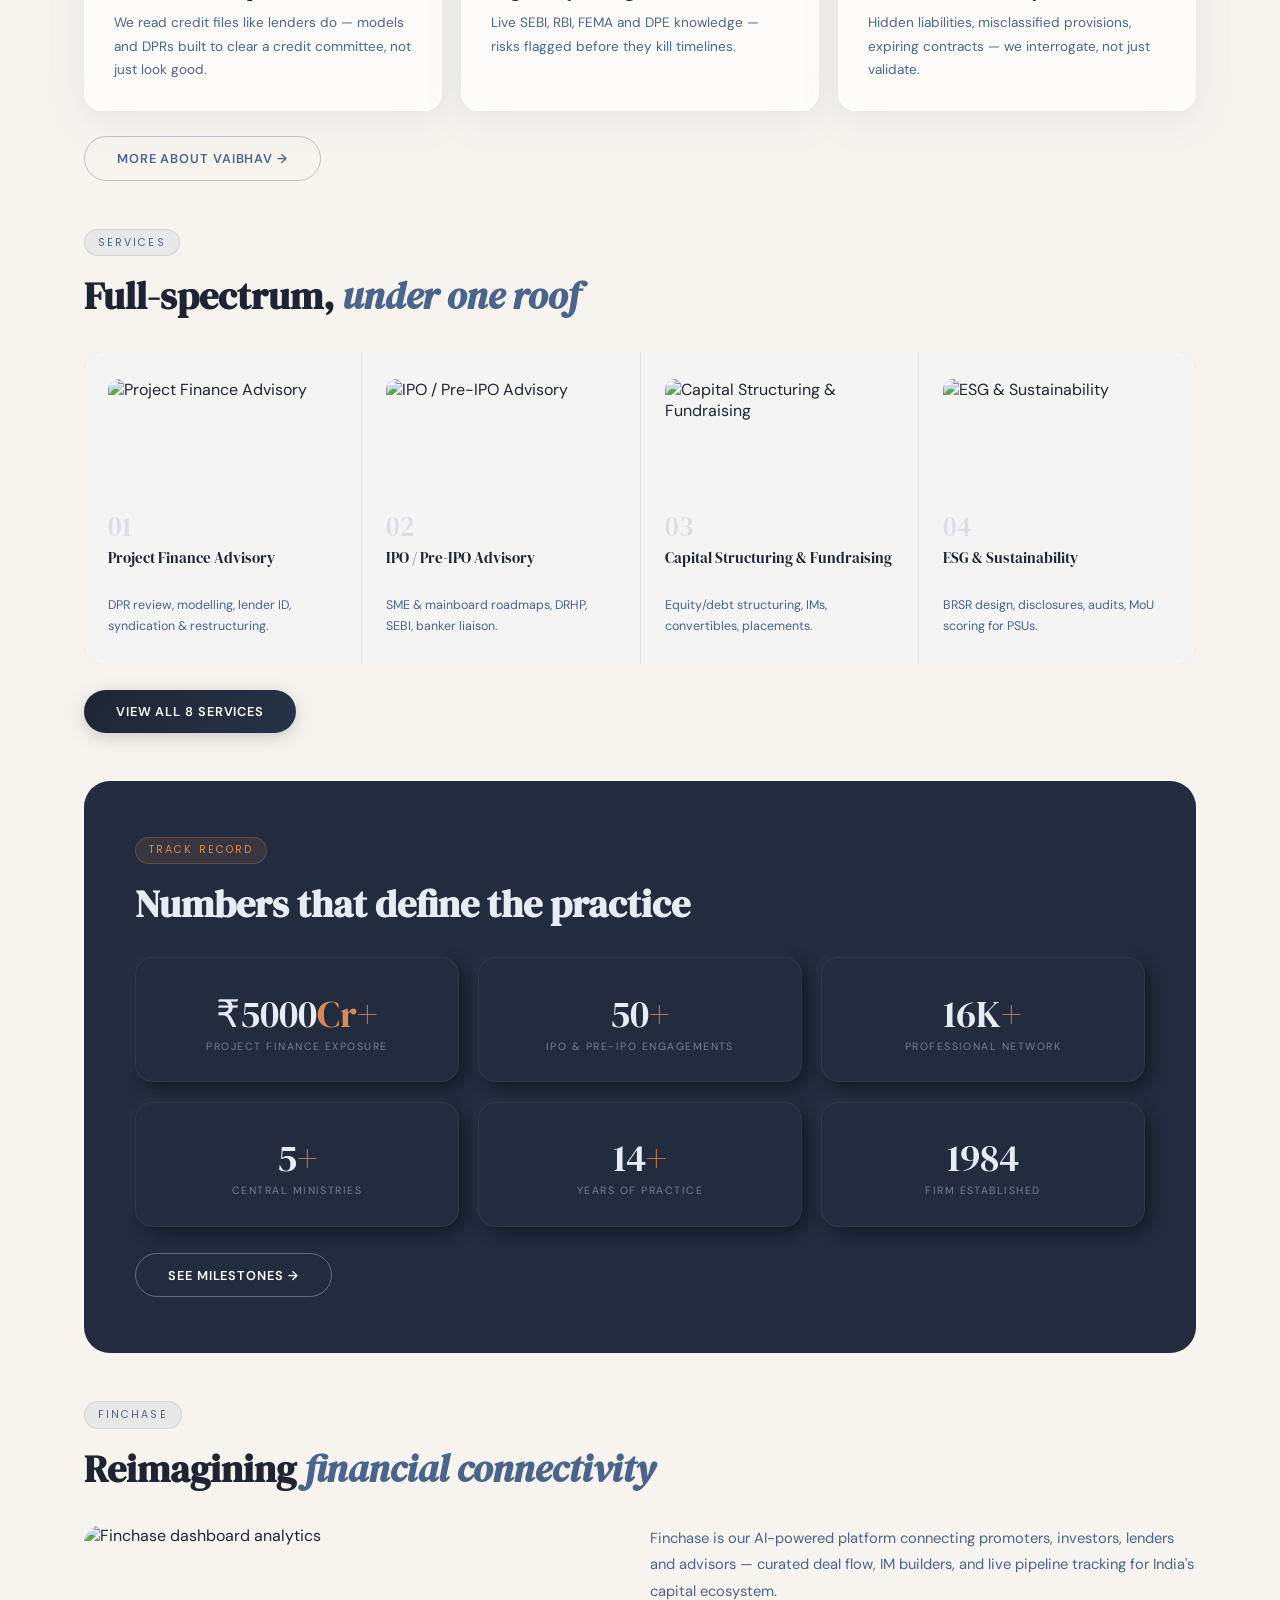
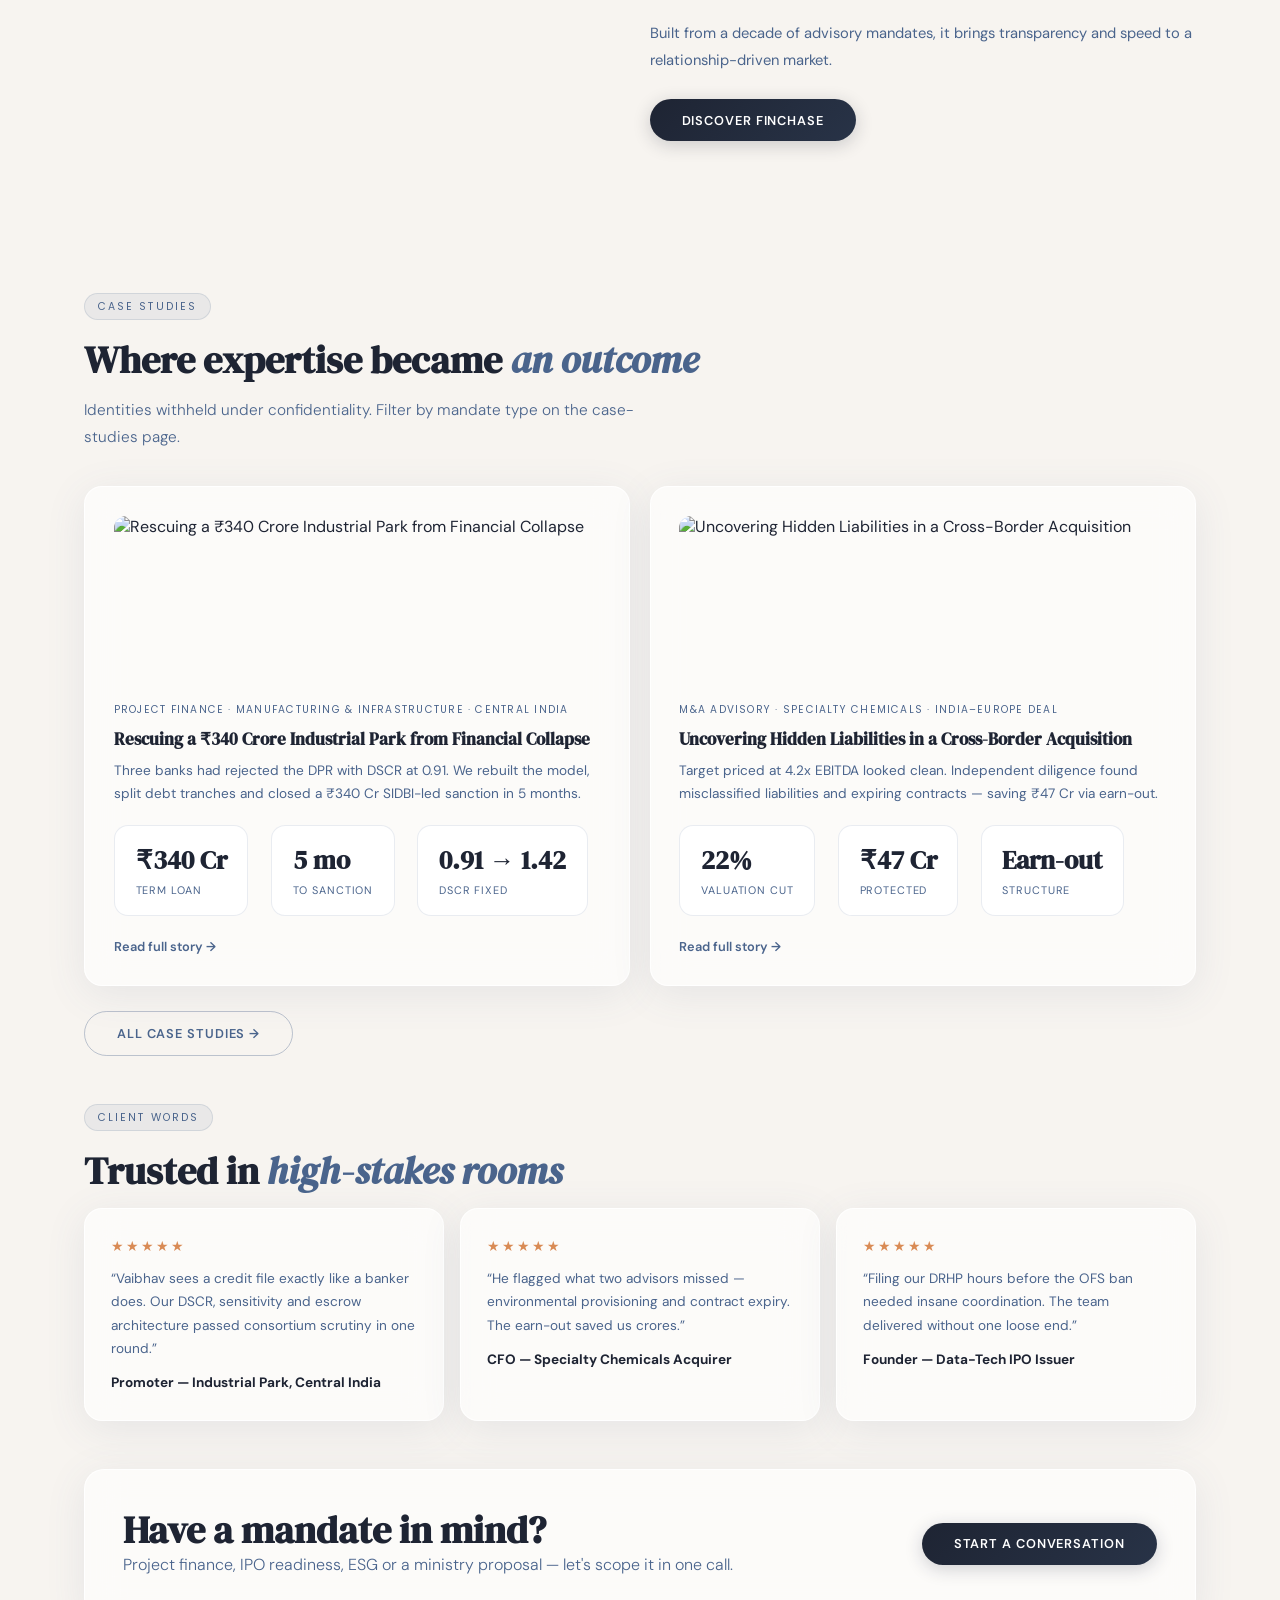
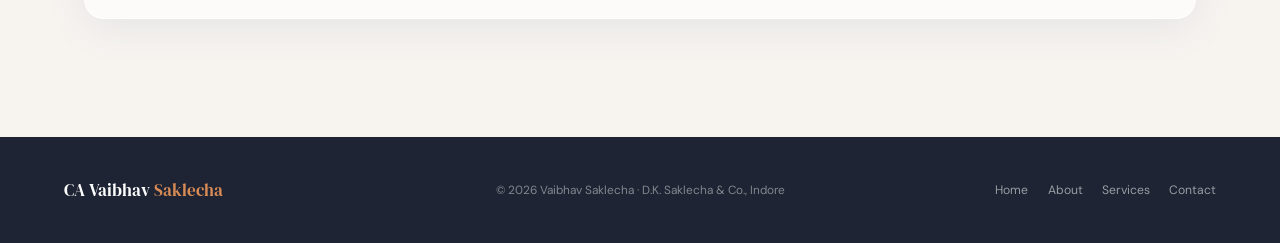
==== commit aa15681c: "Add files via upload" ====
--- a/index.html
+++ b/index.html
@@ -1,1387 +1,131 @@
 <!DOCTYPE html>
 <html lang="en">
 <head>
-<meta charset="UTF-8">
-<meta name="viewport" content="width=device-width, initial-scale=1.0">
-<title>CA Vaibhav Saklecha | Project Finance, IPO Advisory & ESG Practice — Indore</title>
-<meta name="description" content="Vaibhav Saklecha is a Chartered Accountant based in Indore, Madhya Pradesh, practising in Project Finance, Pre-IPO & SME IPO Advisory, SEBI Compliance, Capital Structuring, ESG Strategy, and Government Financial Advisory across India.">
+<meta charset="UTF-8"><meta name="viewport" content="width=device-width, initial-scale=1.0">
+<title>CA Vaibhav Saklecha | Project Finance, IPO Advisory & ESG — Indore</title>
+<meta name="description" content="Chartered Accountant in Indore: Project Finance, SME IPO & Pre-IPO advisory, SEBI compliance, capital structuring, ESG and government financial advisory across India.">
+<link rel="icon" type="image/png" href="ca-india.png">
 <link rel="preconnect" href="https://fonts.googleapis.com">
-<link href="https://fonts.googleapis.com/css2?family=DM+Serif+Display:ital@0;1&family=DM+Sans:wght@300;400;500;600&family=Space+Mono&display=swap" rel="stylesheet">
-<style>
-  *, *::before, *::after { margin: 0; padding: 0; box-sizing: border-box; }
-
-  :root {
-    --teal:       #4A648C;
-    --teal-light: #D98B55;
-    --teal-pale:  #EBF0F7;
-    --amber:      #B86A34;
-    --amber-soft: #F0EAE3;
-    --slate:      #1E2433;
-    --slate-mid:  #283347;
-    --slate-muted:#4A648C;
-    --offwhite:   #F7F4F0;
-    --white:      #FFFFFF;
-    --glass-bg:   rgba(255,255,255,0.62);
-    --glass-border: rgba(255,255,255,0.85);
-    --glass-shadow: 0 8px 40px rgba(74,100,140,0.10);
-    --glass-blur: blur(18px);
-  }
-
-  html { scroll-behavior: smooth; }
-
-  body {
-    font-family: 'DM Sans', sans-serif;
-    background: var(--offwhite);
-    color: var(--slate);
-    overflow-x: hidden;
-  }
-
-  /* ── BG CANVAS ── */
-  body::before {
-    content: '';
-    position: fixed;
-    inset: 0;
-    z-index: -2;
-    background:
-      radial-gradient(ellipse 80% 50% at 10% 0%, rgba(74,100,140,0.12) 0%, transparent 65%),
-      radial-gradient(ellipse 60% 60% at 90% 80%, rgba(184,106,52,0.09) 0%, transparent 65%),
-      linear-gradient(170deg, #EEF0F7 0%, #F7F4F0 55%, #F7EDE4 100%);
-  }
-
-  /* ── NAV ── */
-  nav {
-    position: fixed; top: 0; left: 0; right: 0;
-    z-index: 100;
-    display: flex; align-items: center; justify-content: space-between;
-    padding: 0 5vw;
-    height: 66px;
-    background: rgba(255,255,255,0.75);
-    backdrop-filter: var(--glass-blur);
-    -webkit-backdrop-filter: var(--glass-blur);
-    border-bottom: 1px solid rgba(74,100,140,0.12);
-    transition: box-shadow 0.3s;
-  }
-  nav.scrolled { box-shadow: 0 2px 28px rgba(74,100,140,0.12); }
-
-  .nav-logo {
-    font-family: 'DM Serif Display', serif;
-    font-size: 1.1rem;
-    color: var(--slate);
-    letter-spacing: 0.01em;
-    text-decoration: none;
-  }
-  .nav-logo span { color: var(--teal); }
-
-  .nav-links { display: flex; gap: 2rem; list-style: none; }
-  .nav-links a {
-    font-size: 0.78rem; font-weight: 500;
-    letter-spacing: 0.1em; text-transform: uppercase;
-    color: var(--slate-muted); text-decoration: none;
-    transition: color 0.2s;
-  }
-  .nav-links a:hover { color: var(--teal); }
-
-  .nav-cta {
-    font-size: 0.78rem; font-weight: 600;
-    letter-spacing: 0.08em; text-transform: uppercase;
-    color: var(--white);
-    background: linear-gradient(135deg, var(--teal), var(--teal-light));
-    padding: 0.5rem 1.4rem;
-    border-radius: 50px;
-    text-decoration: none;
-    box-shadow: 0 4px 16px rgba(74,100,140,0.25);
-    transition: transform 0.2s, box-shadow 0.2s;
-  }
-  .nav-cta:hover { transform: translateY(-2px); box-shadow: 0 6px 24px rgba(74,100,140,0.35); }
-
-  /* hamburger */
-  .nav-burger { display: none; flex-direction: column; gap: 5px; cursor: pointer; background: none; border: none; padding: 4px; }
-  .nav-burger span { display: block; width: 22px; height: 2px; background: var(--slate); border-radius: 2px; transition: all 0.25s; }
-  .nav-burger.open span:nth-child(1) { transform: translateY(7px) rotate(45deg); }
-  .nav-burger.open span:nth-child(2) { opacity: 0; }
-  .nav-burger.open span:nth-child(3) { transform: translateY(-7px) rotate(-45deg); }
-
-  .nav-drawer {
-    display: none; position: fixed; top: 66px; left: 0; right: 0;
-    background: rgba(255,255,255,0.96);
-    backdrop-filter: var(--glass-blur); -webkit-backdrop-filter: var(--glass-blur);
-    border-bottom: 1px solid rgba(74,100,140,0.10);
-    padding: 1rem 5vw 1.5rem;
-    flex-direction: column; gap: 0.2rem;
-    z-index: 99; box-shadow: 0 8px 24px rgba(74,100,140,0.10);
-  }
-  .nav-drawer.open { display: flex; }
-  .nav-drawer a { padding: 0.7rem 0; font-size: 0.9rem; font-weight: 500; color: var(--slate); text-decoration: none; border-bottom: 1px solid rgba(74,100,140,0.08); }
-  .nav-drawer a:last-child { border-bottom: none; }
-  .nav-drawer a:hover { color: var(--teal); }
-
-  /* ── HERO ── */
-  .hero {
-    min-height: 100vh;
-    display: grid; grid-template-columns: 1fr 1fr;
-    align-items: center;
-    padding: 100px 5vw 60px;
-    gap: 4vw;
-  }
-
-  .hero-eyebrow {
-    display: inline-flex; align-items: center; gap: 0.6rem;
-    font-family: 'Space Mono', monospace;
-    font-size: 0.7rem; letter-spacing: 0.18em; text-transform: uppercase;
-    color: var(--teal);
-    background: rgba(184,106,52,0.09);
-    border: 1px solid rgba(74,100,140,0.18);
-    padding: 0.35rem 0.9rem;
-    border-radius: 50px;
-    margin-bottom: 1.8rem;
-  }
-  .hero-eyebrow::before { content: ''; display: inline-block; width: 6px; height: 6px; border-radius: 50%; background: var(--teal); }
-
-  .hero h1 {
-    font-family: 'DM Serif Display', serif;
-    font-size: clamp(2rem, 3.4vw, 3.4rem);
-    line-height: 1.08;
-    color: var(--slate);
-    margin-bottom: 1.8rem;
-  }
-  .hero h1 .accent { color: var(--teal); font-style: italic; }
-
-  .hero-desc {
-    font-size: 1rem; font-weight: 300; line-height: 1.78;
-    color: var(--slate-muted);
-    max-width: 480px;
-    margin-bottom: 2.4rem;
-    text-align: justify;
-  }
-
-  .hero-actions { display: flex; gap: 1rem; flex-wrap: wrap; }
-
-  .btn-primary {
-    background: linear-gradient(135deg, var(--slate), var(--slate-mid));
-    color: var(--white); padding: 0.8rem 2rem;
-    font-size: 0.8rem; font-weight: 600; letter-spacing: 0.07em;
-    text-transform: uppercase; text-decoration: none;
-    border-radius: 50px;
-    box-shadow: 0 4px 18px rgba(30,36,51,0.20);
-    transition: transform 0.2s, box-shadow 0.2s;
-  }
-  .btn-primary:hover { transform: translateY(-2px); box-shadow: 0 6px 24px rgba(30,36,51,0.28); }
-
-  .btn-outline {
-    border: 1.5px solid rgba(74,100,140,0.35);
-    color: var(--teal); padding: 0.8rem 2rem;
-    font-size: 0.8rem; font-weight: 600; letter-spacing: 0.07em;
-    text-transform: uppercase; text-decoration: none;
-    border-radius: 50px;
-    transition: background 0.2s, border-color 0.2s;
-  }
-  .btn-outline:hover { background: rgba(74,100,140,0.06); border-color: var(--teal); }
-
-  /* stat cards */
-  .hero-right { display: flex; flex-direction: column; gap: 1.2rem; }
-
-  @keyframes cardRise {
-    from { opacity: 0; transform: translateY(22px); }
-    to   { opacity: 1; transform: translateY(0); }
-  }
-  @keyframes badgeRise {
-    from { opacity: 0; transform: translateY(16px); }
-    to   { opacity: 1; transform: translateY(0); }
-  }
-  @keyframes shimmer {
-    0%   { transform: translateX(-100%); }
-    100% { transform: translateX(200%); }
-  }
-  @keyframes countPulse {
-    0%, 100% { opacity: 1; }
-    50%       { opacity: 0.7; }
-  }
-
-  .stat-grid { display: grid; grid-template-columns: 1fr 1fr; gap: 1rem; }
-
-  .stat-card {
-    background: var(--glass-bg);
-    backdrop-filter: var(--glass-blur); -webkit-backdrop-filter: var(--glass-blur);
-    border: 1px solid var(--glass-border);
-    border-radius: 20px;
-    padding: 1.6rem 1.4rem;
-    box-shadow: var(--glass-shadow);
-    transition: transform 0.3s cubic-bezier(0.34,1.56,0.64,1), box-shadow 0.3s ease;
-    position: relative; overflow: hidden;
-    opacity: 0;
-    animation: cardRise 0.55s cubic-bezier(0.22,1,0.36,1) forwards;
-  }
-  .stat-card:nth-child(1) { animation-delay: 0.15s; }
-  .stat-card:nth-child(2) { animation-delay: 0.28s; }
-  .stat-card:nth-child(3) { animation-delay: 0.41s; }
-  .stat-card:nth-child(4) { animation-delay: 0.54s; }
-
-  .stat-card::after {
-    content: '';
-    position: absolute; top: 0; left: 0; right: 0; height: 3px;
-    background: linear-gradient(90deg, var(--teal), var(--teal-light));
-    opacity: 0; transition: opacity 0.25s;
-  }
-  .stat-card::before {
-    content: '';
-    position: absolute; inset: 0;
-    background: linear-gradient(105deg, transparent 40%, rgba(255,255,255,0.18) 50%, transparent 60%);
-    transform: translateX(-100%);
-    pointer-events: none;
-  }
-  .stat-card:hover { transform: translateY(-5px) scale(1.015); box-shadow: 0 20px 52px rgba(74,100,140,0.18); }
-  .stat-card:hover::after { opacity: 1; }
-  .stat-card:hover::before { animation: shimmer 0.65s ease forwards; }
-
-  .stat-num {
-    font-family: 'DM Serif Display', serif;
-    font-size: 2.2rem; line-height: 1; color: var(--slate);
-    margin-bottom: 0.35rem;
-    transition: color 0.25s;
-  }
-  .stat-card:hover .stat-num { color: var(--teal); }
-  .stat-num span { font-size: 1.1rem; color: var(--teal-light); }
-  .stat-label { font-size: 0.7rem; font-weight: 500; letter-spacing: 0.09em; text-transform: uppercase; color: var(--slate-muted); transition: color 0.25s; }
-  .stat-card:hover .stat-label { color: var(--teal); }
-
-  .hero-badge {
-    background: var(--glass-bg);
-    backdrop-filter: var(--glass-blur); -webkit-backdrop-filter: var(--glass-blur);
-    border: 1px solid var(--glass-border);
-    border-radius: 16px;
-    padding: 1rem 1.4rem;
-    display: flex; align-items: center; gap: 1rem;
-    box-shadow: var(--glass-shadow);
-    opacity: 0;
-    animation: badgeRise 0.55s cubic-bezier(0.22,1,0.36,1) 0.68s forwards;
-  }
-  @keyframes dotPulse {
-    0%, 100% { box-shadow: 0 0 0 0 rgba(74,100,140,0.35); }
-    50%       { box-shadow: 0 0 0 8px rgba(74,100,140,0); }
-  }
-  .badge-dot {
-    width: 38px; height: 38px; border-radius: 50%; flex-shrink: 0;
-    background: linear-gradient(135deg, var(--teal), var(--teal-light));
-    display: flex; align-items: center; justify-content: center;
-    animation: dotPulse 2.8s ease-in-out 1.2s infinite;
-  }
-  .badge-dot svg { width: 18px; height: 18px; stroke: white; fill: none; stroke-width: 2; }
-  .badge-text { font-size: 0.8rem; line-height: 1.5; color: var(--slate-muted); }
-  .badge-text strong { display: block; color: var(--slate); font-size: 0.84rem; margin-bottom: 0.1rem; }
-
-  /* ── SECTIONS ── */
-  section { padding: 90px 5vw; }
-
-  .section-tag {
-    display: inline-block;
-    font-family: 'Space Mono', monospace;
-    font-size: 0.66rem; letter-spacing: 0.2em; text-transform: uppercase;
-    color: var(--teal);
-    background: rgba(74,100,140,0.08);
-    border: 1px solid rgba(74,100,140,0.15);
-    padding: 0.3rem 0.8rem; border-radius: 50px;
-    margin-bottom: 1.1rem;
-  }
-
-  .section-h2 {
-    font-family: 'DM Serif Display', serif;
-    font-size: clamp(1.8rem, 2.8vw, 2.8rem);
-    line-height: 1.15; color: var(--slate);
-    margin-bottom: 1rem;
-  }
-
-  .section-sub {
-    font-size: 0.96rem; font-weight: 300; line-height: 1.75;
-    color: var(--slate-muted); max-width: 520px;
-  }
-
-  /* ── ABOUT ── */
-  .about { background: transparent; }
-
-  .about-grid {
-    display: grid; grid-template-columns: 300px 1fr;
-    gap: 4vw; align-items: flex-start;
-    margin-top: 3rem;
-  }
-
-  .about-card {
-    background: var(--glass-bg);
-    backdrop-filter: var(--glass-blur); -webkit-backdrop-filter: var(--glass-blur);
-    border: 1px solid var(--glass-border);
-    border-radius: 24px;
-    padding: 2rem;
-    box-shadow: var(--glass-shadow);
-    display: flex; flex-direction: column; gap: 1rem; align-items: center; text-align: center;
-  }
-
-  .about-avatar {
-    width: 100px; height: 100px; border-radius: 50%;
-    background: linear-gradient(135deg, var(--teal), var(--teal-light));
-    display: flex; align-items: center; justify-content: center;
-    font-family: 'DM Serif Display', serif;
-    font-size: 2.4rem; color: white; font-weight: 700;
-    box-shadow: 0 8px 28px rgba(74,100,140,0.30);
-  }
-
-  .about-name { font-family: 'DM Serif Display', serif; font-size: 1.2rem; color: var(--slate); }
-  .about-role { font-size: 0.78rem; color: var(--slate-muted); line-height: 1.5; }
-
-  .cert-tags { display: flex; gap: 0.5rem; flex-wrap: wrap; justify-content: center; margin-top: 0.5rem; }
-  .cert-tag {
-    font-family: 'Space Mono', monospace;
-    font-size: 0.62rem; letter-spacing: 0.06em;
-    color: var(--teal); background: rgba(74,100,140,0.08);
-    border: 1px solid rgba(74,100,140,0.18); border-radius: 50px;
-    padding: 0.25rem 0.7rem;
-  }
-
-  .about-points { list-style: none; margin-top: 0.5rem; }
-  .about-points li {
-    display: flex; gap: 0.9rem; align-items: flex-start;
-    padding: 0.85rem 0; border-bottom: 1px solid rgba(74,100,140,0.08);
-    font-size: 0.91rem; line-height: 1.65; color: var(--slate-muted);
-  }
-  .about-points li::before { content: '→'; color: var(--teal); font-weight: 600; flex-shrink: 0; margin-top: 0.05rem; }
-
-  /* ── EXPERTISE ── */
-  .expertise { background: transparent; }
-  .expertise-grid { display: grid; grid-template-columns: repeat(3, 1fr); gap: 1.2rem; margin-top: 3rem; }
-
-  .expertise-card {
-    background: var(--glass-bg);
-    backdrop-filter: var(--glass-blur); -webkit-backdrop-filter: var(--glass-blur);
-    border: 1px solid var(--glass-border);
-    border-radius: 20px; padding: 2rem;
-    box-shadow: var(--glass-shadow);
-    transition: all 0.25s; cursor: default;
-    position: relative; overflow: hidden;
-  }
-  .expertise-card:hover {
-    background: linear-gradient(135deg, var(--teal), var(--teal-light));
-    border-color: var(--teal);
-    transform: translateY(-5px);
-    box-shadow: 0 20px 55px rgba(74,100,140,0.22);
-  }
-  .expertise-card:hover .ec-n, .expertise-card:hover .ec-title, .expertise-card:hover .ec-desc { color: white; }
-  .expertise-card:hover .ec-n { color: rgba(255,255,255,0.2); }
-  .expertise-card:hover .ec-icon { background: rgba(255,255,255,0.18); }
-  .expertise-card:hover .ec-icon svg { stroke: white; }
-
-  .ec-n {
-    font-family: 'DM Serif Display', serif;
-    font-size: 3rem; font-weight: 700;
-    color: rgba(74,100,140,0.12);
-    line-height: 1; margin-bottom: 1rem;
-    transition: color 0.25s;
-  }
-  .ec-icon {
-    width: 42px; height: 42px; border-radius: 12px;
-    background: rgba(74,100,140,0.10);
-    display: flex; align-items: center; justify-content: center;
-    margin-bottom: 1rem; transition: background 0.25s;
-  }
-  .ec-icon svg { width: 20px; height: 20px; fill: none; stroke: var(--teal); stroke-width: 2; transition: stroke 0.25s; }
-  .ec-title { font-family: 'DM Serif Display', serif; font-size: 1.05rem; color: var(--slate); margin-bottom: 0.6rem; transition: color 0.25s; }
-  .ec-desc { font-size: 0.83rem; line-height: 1.7; color: var(--slate-muted); transition: color 0.25s; }
-
-  /* ── IMPACT STRIP ── */
-  .impact {
-    background: #232B3E;
-    border-radius: 28px; margin: 0 5vw;
-    padding: 60px 5vw !important;
-  }
-  .impact .section-tag { color: var(--teal-light); background: rgba(217,139,85,0.12); border-color: rgba(217,139,85,0.25); }
-  .impact .section-h2 { color: #E8EDF5; }
-  .impact-grid {
-    display: grid;
-    grid-template-columns: repeat(3, 1fr);
-    gap: 1.6rem;
-    margin-top: 3rem;
-  }
-  .impact-item {
-    background: #232B3E;
-    border-radius: 20px;
-    padding: 2.2rem 1.4rem;
-    text-align: center;
-    box-shadow: 6px 6px 14px rgba(10,14,22,0.55), -4px -4px 10px rgba(255,255,255,0.04);
-    transition: box-shadow 0.25s, transform 0.25s;
-    position: relative;
-  }
-  .impact-item::before {
-    content: '';
-    position: absolute;
-    inset: 0;
-    border-radius: 20px;
-    border: 1px solid rgba(255,255,255,0.05);
-    pointer-events: none;
-  }
-  .impact-item:hover {
-    box-shadow: 2px 2px 6px rgba(10,14,22,0.6), -1px -1px 4px rgba(255,255,255,0.03), inset 3px 3px 8px rgba(10,14,22,0.45), inset -2px -2px 6px rgba(255,255,255,0.03);
-    transform: scale(0.985);
-  }
-  .impact-big { font-family: 'DM Serif Display', serif; font-size: 2.8rem; color: #E8EDF5; line-height: 1; margin-bottom: 0.55rem; text-shadow: 1px 1px 3px rgba(0,0,0,0.4); }
-  .impact-big span { color: var(--teal-light); }
-  .impact-label { font-size: 0.68rem; font-weight: 500; letter-spacing: 0.14em; text-transform: uppercase; color: rgba(255,255,255,0.38); }
-
-  /* ── SERVICES ── */
-  .services { background: transparent; }
-  .svc-grid { display: grid; grid-template-columns: repeat(4, 1fr); gap: 1px; background: rgba(74,100,140,0.10); border-radius: 20px; overflow: hidden; margin-top: 3rem; }
-  .svc-card {
-    background: var(--glass-bg);
-    backdrop-filter: var(--glass-blur); -webkit-backdrop-filter: var(--glass-blur);
-    padding: 2rem 1.6rem;
-    transition: background 0.22s, box-shadow 0.22s;
-    cursor: default; display: flex; flex-direction: column; gap: 0.45rem;
-  }
-  .svc-card:hover { background: linear-gradient(160deg, var(--slate), var(--slate-mid)); }
-  .svc-n { font-family: 'DM Serif Display', serif; font-size: 1.8rem; color: rgba(74,100,140,0.15); transition: color 0.22s; }
-  .svc-card:hover .svc-n { color: rgba(255,255,255,0.07); }
-  .svc-icon { width: 38px; height: 38px; display: flex; align-items: center; justify-content: center; background: rgba(74,100,140,0.10); border-radius: 10px; margin-bottom: 0.2rem; }
-  .svc-card:hover .svc-icon { background: rgba(255,255,255,0.12); }
-  .svc-card:hover .svc-icon svg { stroke: white; }
-  .svc-title { font-family: 'DM Serif Display', serif; font-size: 0.92rem; color: var(--slate); transition: color 0.22s; }
-  .svc-card:hover .svc-title { color: white; }
-  .svc-body { font-size: 0.76rem; line-height: 1.7; color: var(--slate-muted); transition: color 0.22s; }
-  .svc-card:hover .svc-body { color: rgba(200,220,220,0.8); }
-
-  /* ── FINCHASE ── */
-  /* ── FINCHASE: outer container is the full-bleed image ── */
-  .finchase-outer {
-    position: relative;
-    margin: 0 5vw;
-    border-radius: 28px;
-    overflow: hidden;          /* clips the bg image to rounded corners */
-    /* THE IMAGE lives here, flush to every edge */
-    background-image: url('[data-uri]